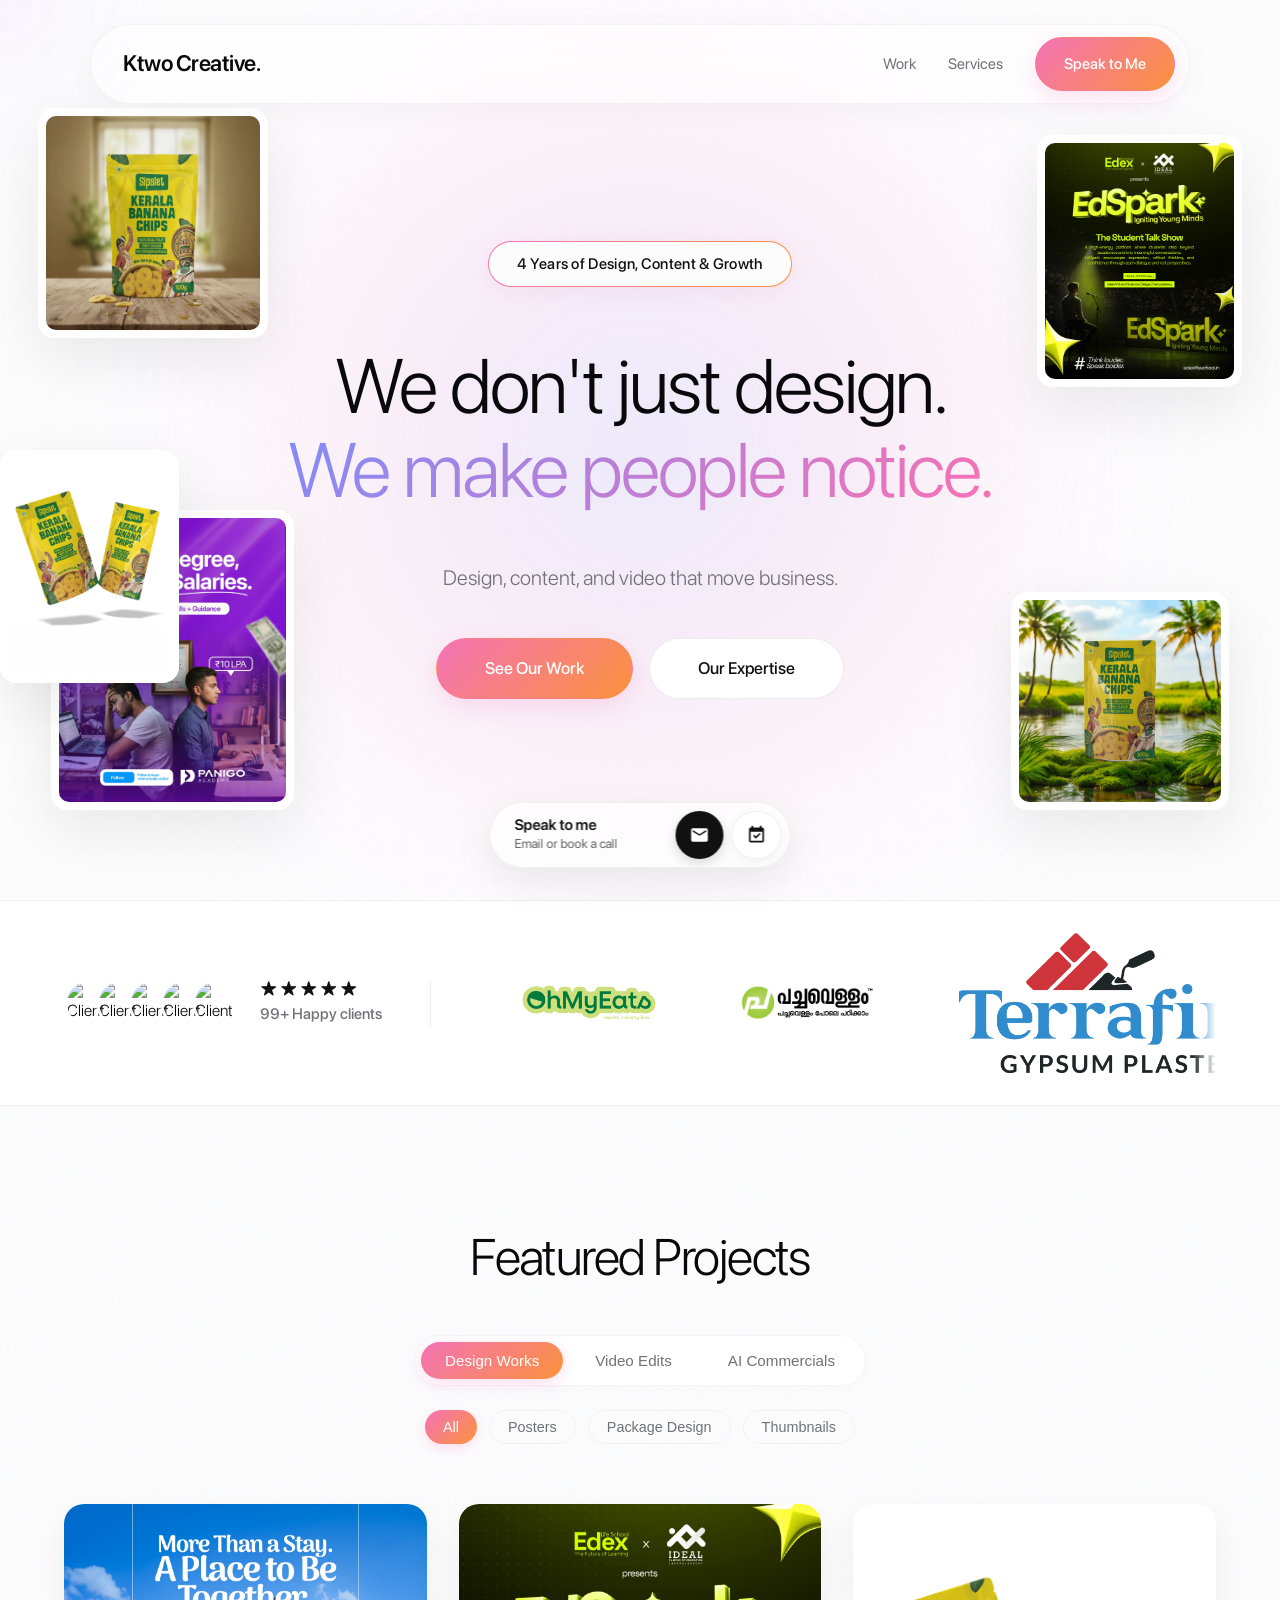
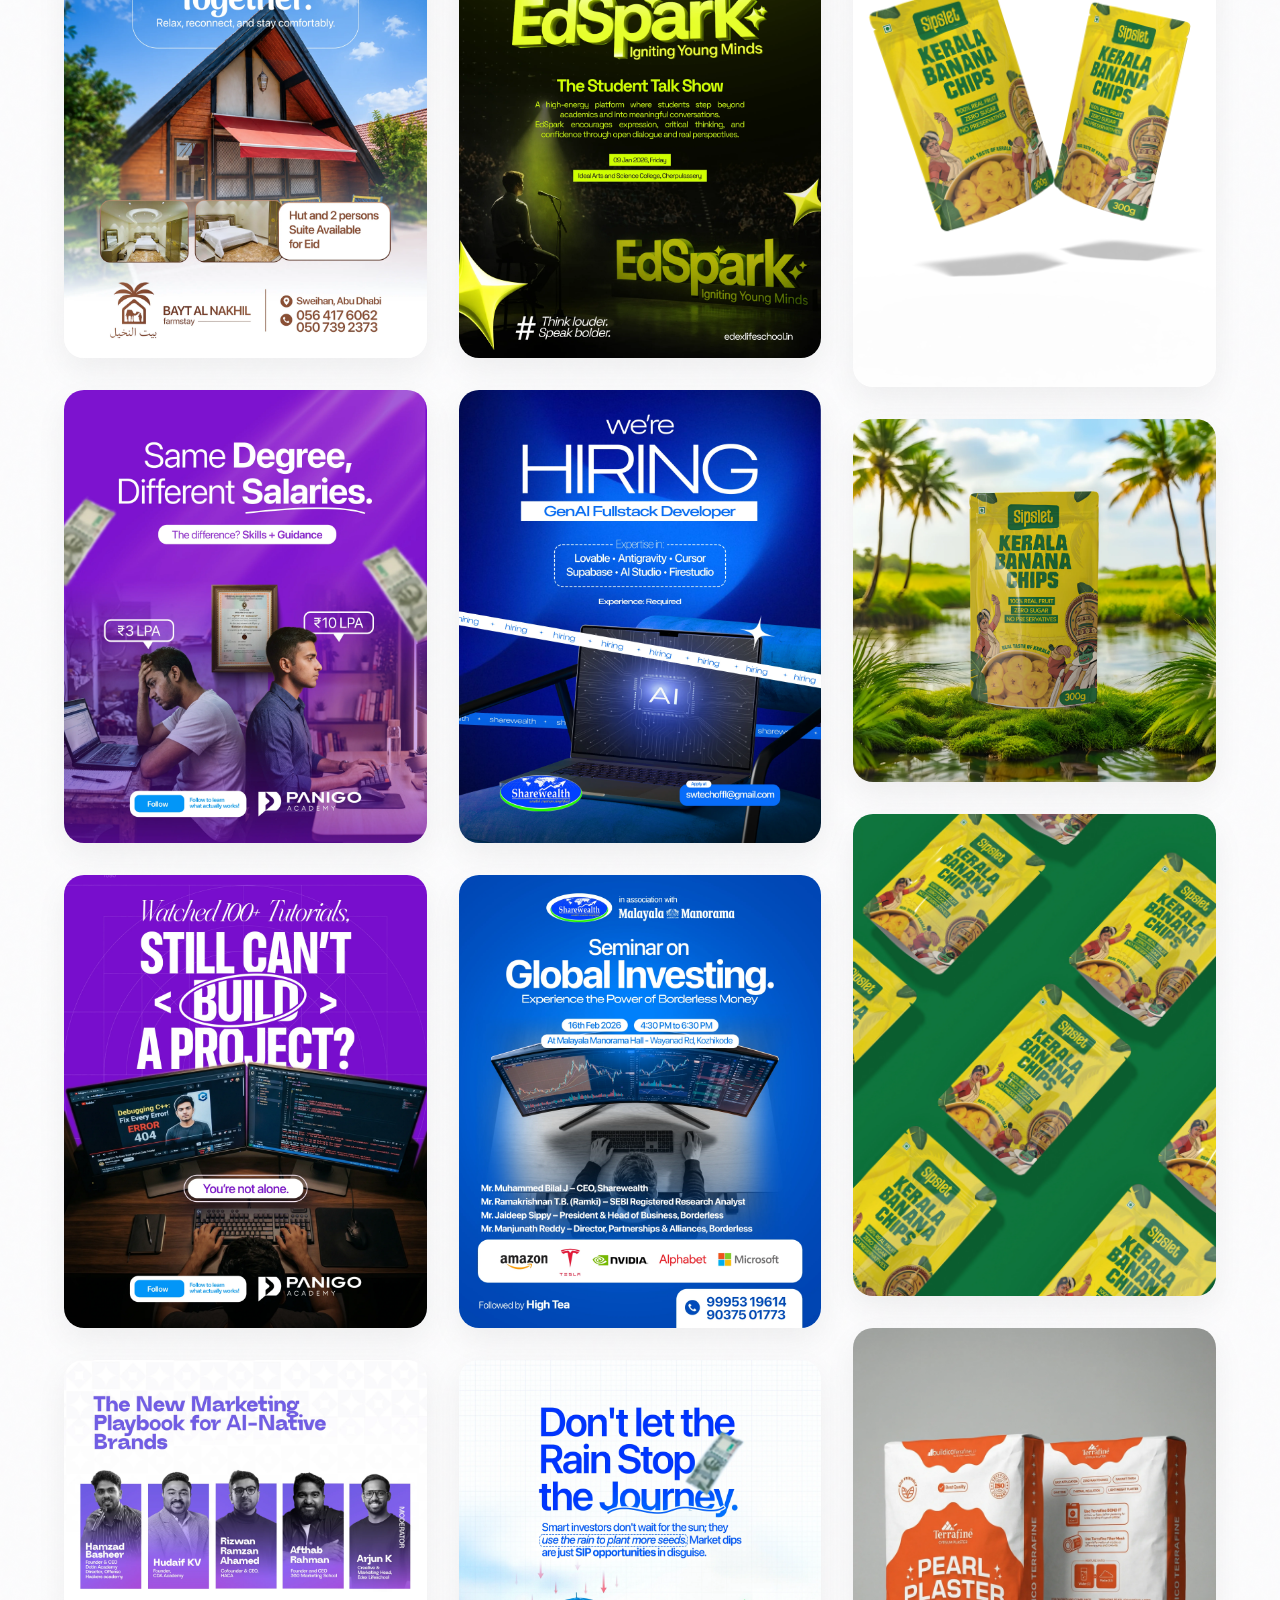
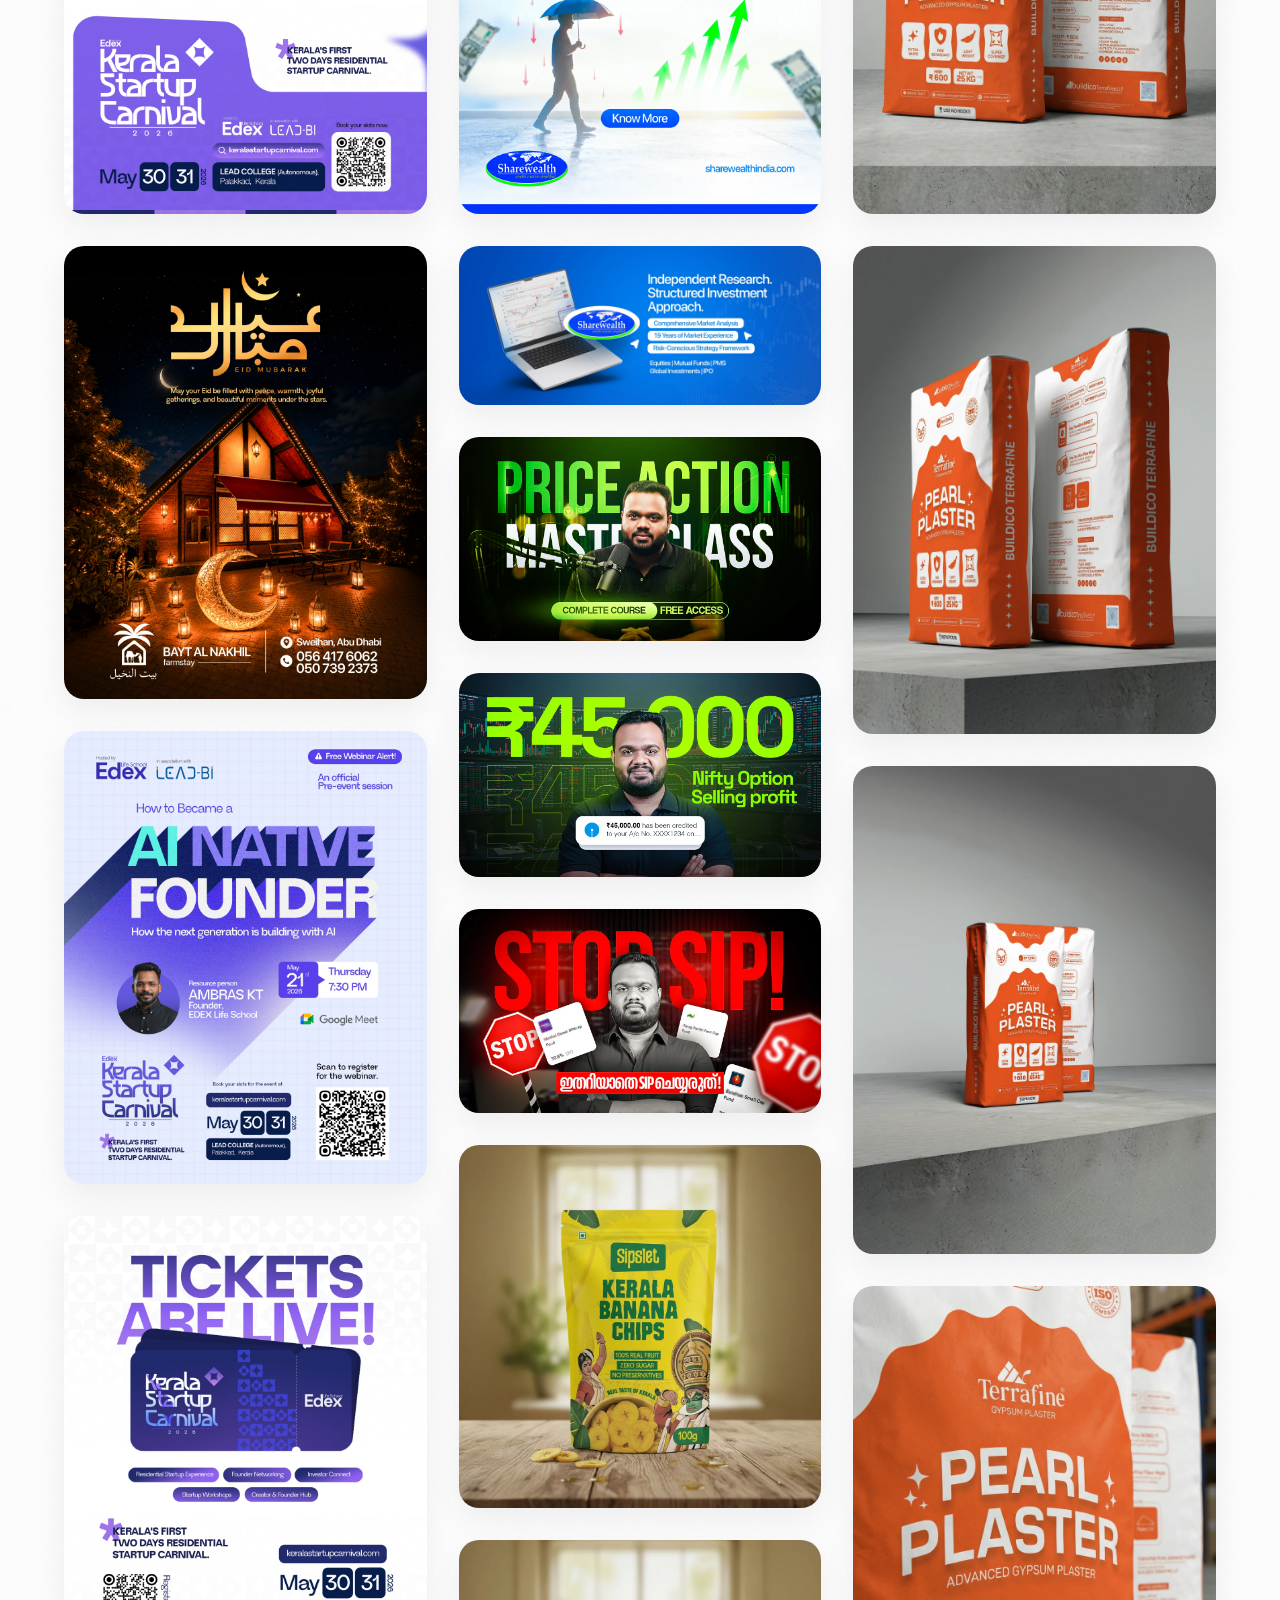
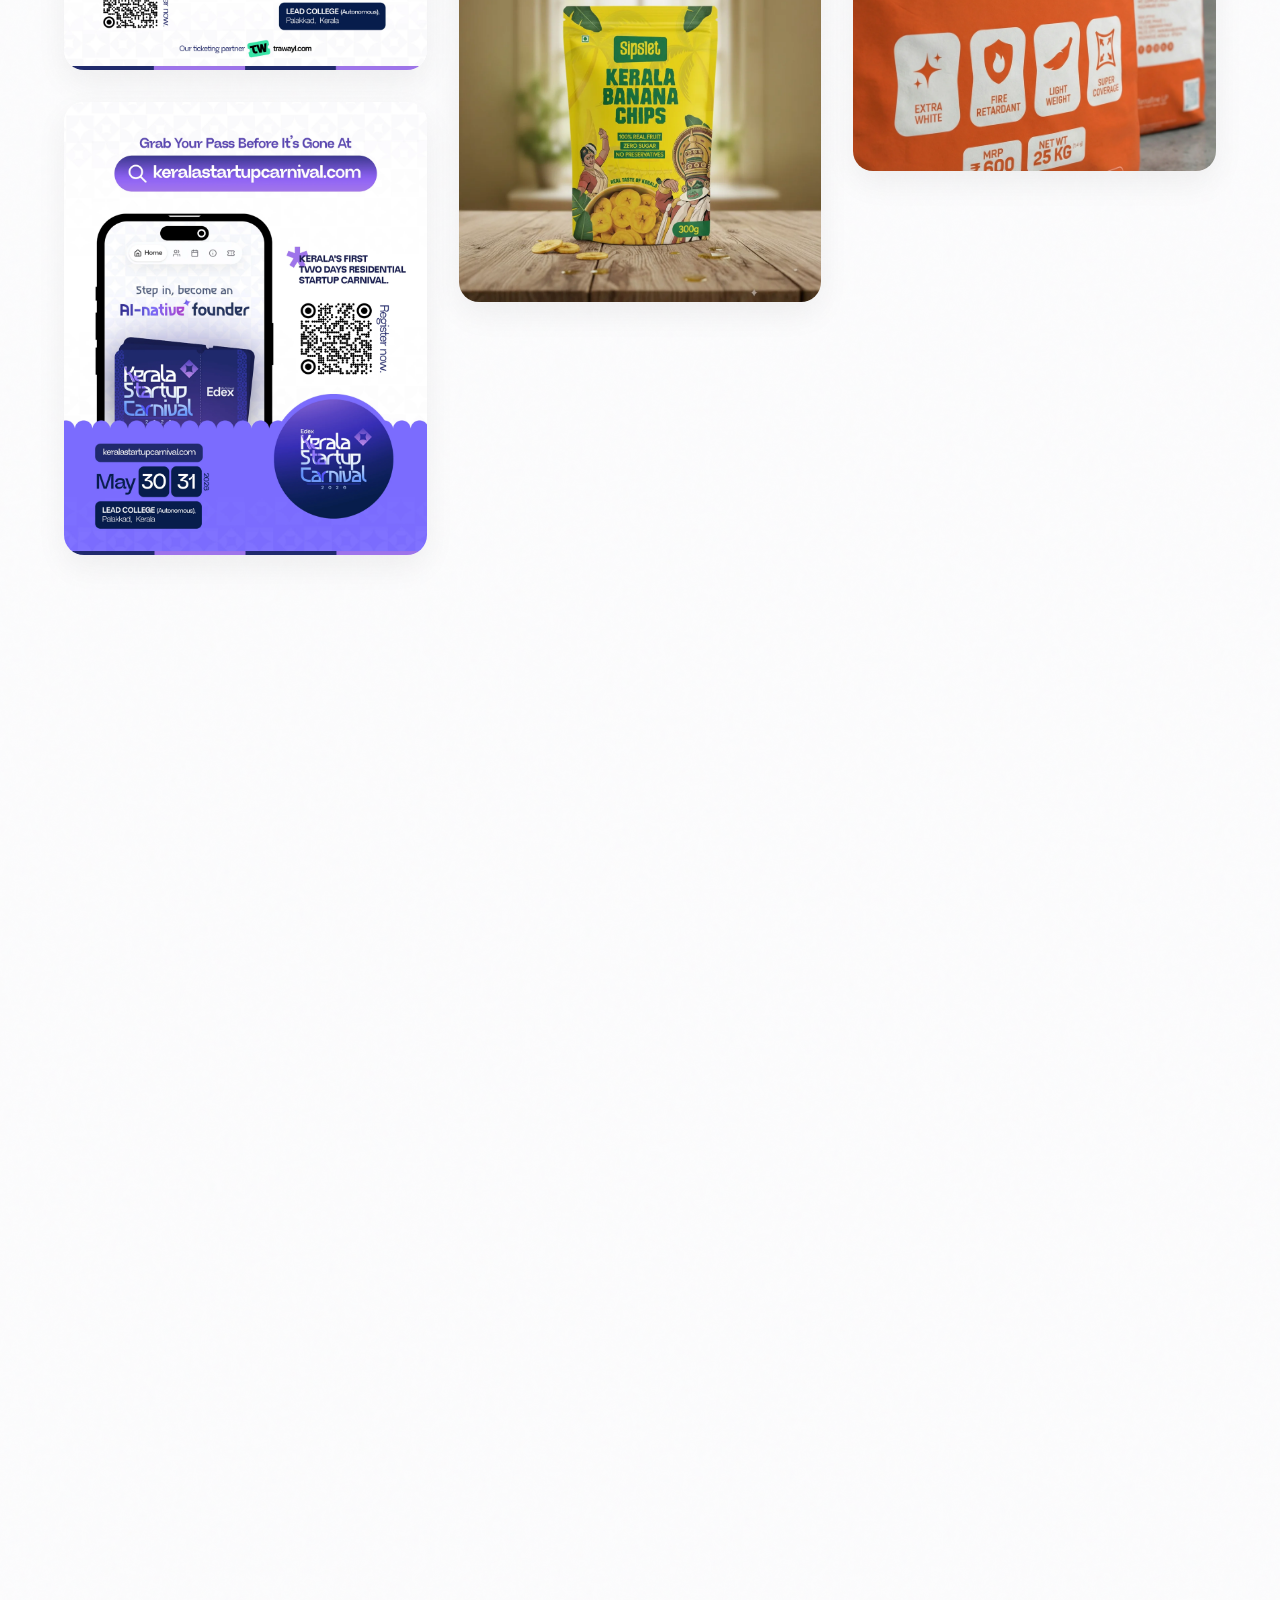
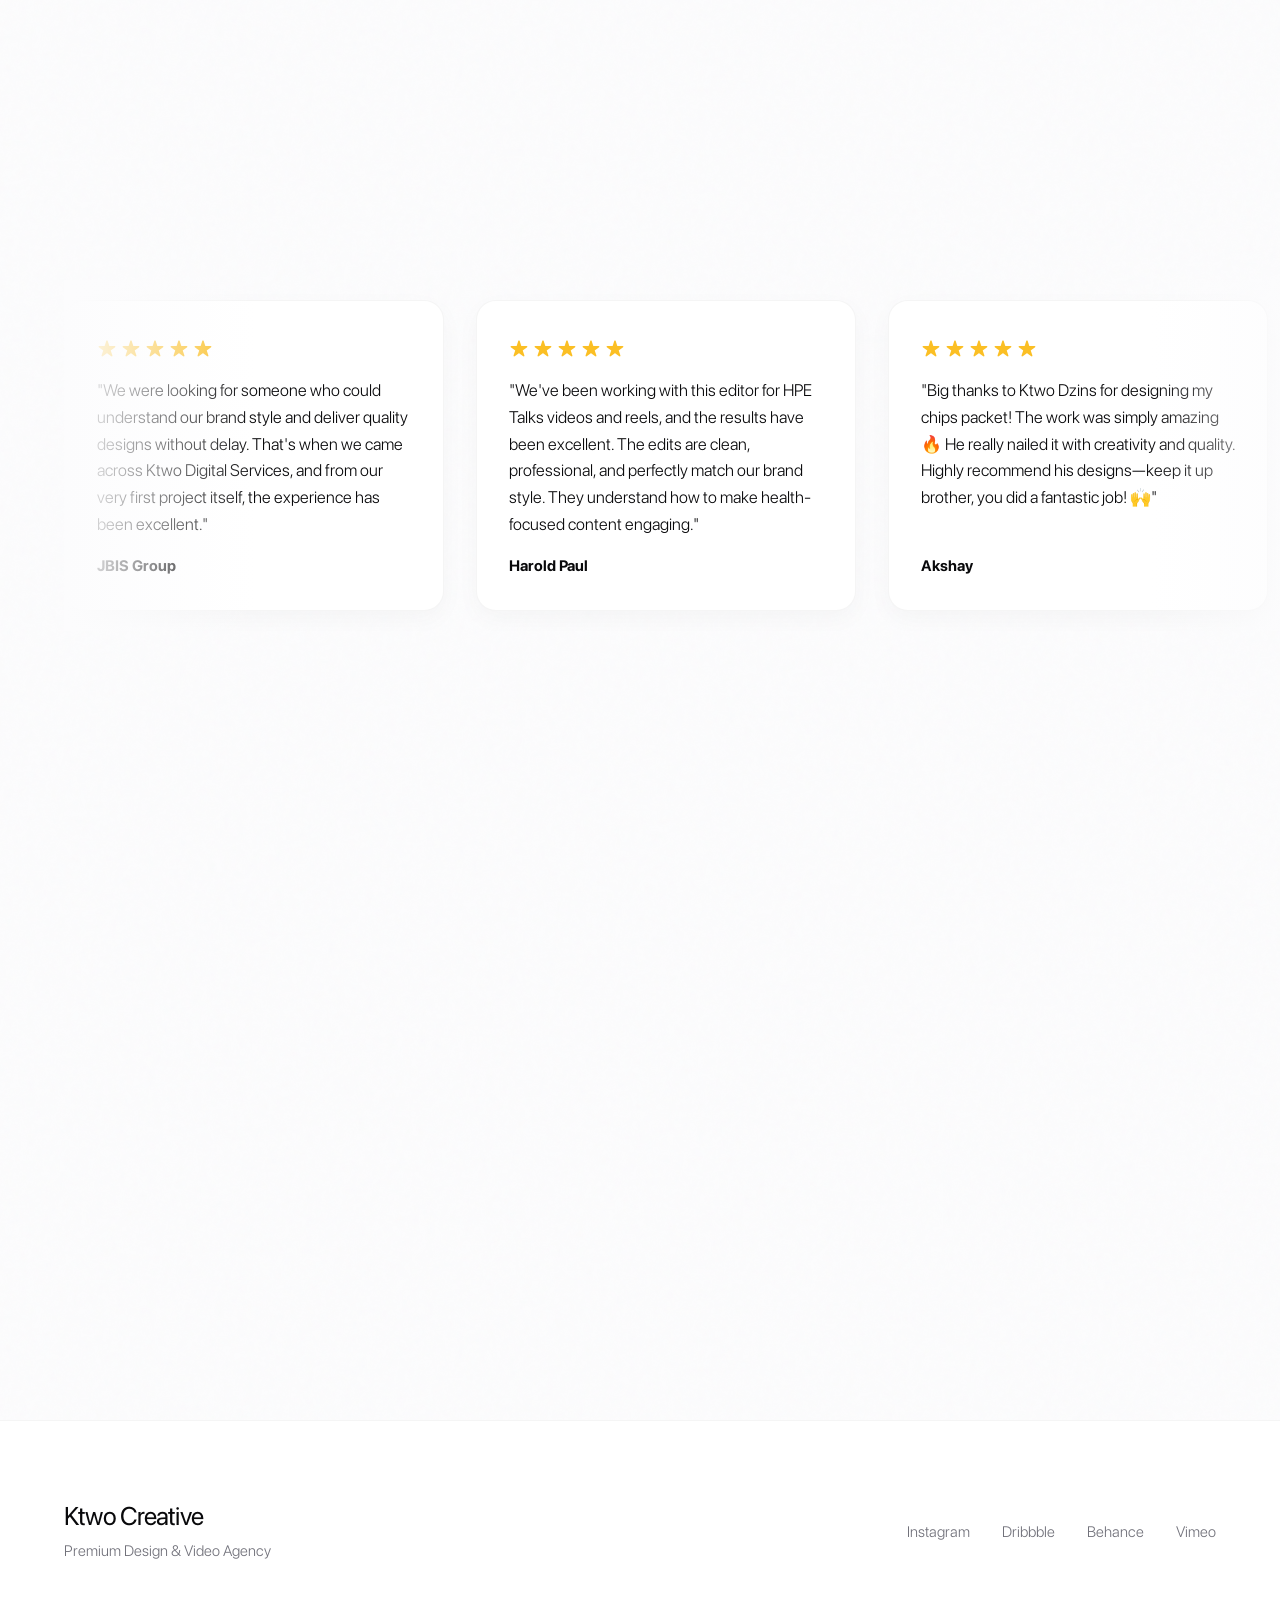
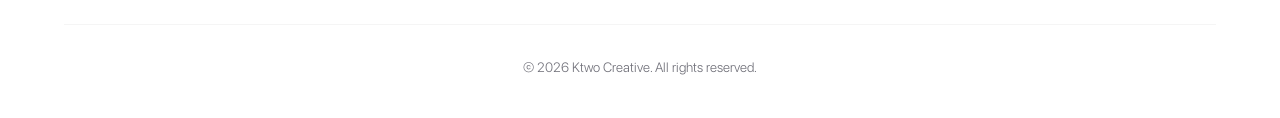
==== index.html @ aa5948f1 "Initial commit - Ktwo Creative portfolio website" ====
<!DOCTYPE html>
<html lang="en">
<head>
    <meta charset="UTF-8">
    <meta name="viewport" content="width=device-width, initial-scale=1.0">
    <title>Ktwo Creative</title>
    <meta name="description" content="Ktwo Creative - Premium design and video editing agency.">
    <!-- Preconnect for external domains to save DNS lookup time -->
    <link rel="preconnect" href="https://images.unsplash.com">
    <link rel="preconnect" href="https://unpkg.com">
    <link rel="stylesheet" href="styles.css">
</head>
<body>
    <!-- Site Loader -->
    <div id="site-loader" class="site-loader">
        <div class="loader-content">
            <div class="loader-logo">K.</div>
            <div class="loader-progress">
                <div class="loader-bar"></div>
            </div>
        </div>
    </div>

    <div class="cursor-glow"></div>
    <header class="navbar">
        <div class="logo">Ktwo Creative.</div>
        <nav>
            <a href="index.html#work">Work</a>
            <a href="index.html#services">Services</a>
            <a href="index.html#contact" class="btn btn-primary">Speak to Me</a>
        </nav>
        <button class="mobile-menu-btn">☰</button>
    </header>

    <main>
        <section class="hero">
            <div class="hero-shapes">
                <div class="shape shape-1"></div>
                <div class="shape shape-2"></div>
                <div class="shape shape-3"></div>
            </div>

            <!-- Floating Mockups — hero images load eagerly with high priority -->
            <div class="hero-mockups">
                <div class="hero-mockup mockup-1 hidden-animate delay-2">
                    <img src="Design Works/100G-MOCKUP-FOR-WEBSITE.webp" alt="Design Work" fetchpriority="high">
                </div>
                <div class="hero-mockup mockup-2 hidden-animate delay-3">
                    <img src="Design Works/EdSpark-Poster.webp" alt="Design Work" fetchpriority="high">
                </div>
                <div class="hero-mockup mockup-3 hidden-animate delay-1">
                    <img src="Design Works/POSTER 02.webp" alt="Design Work" fetchpriority="high">
                </div>
                <div class="hero-mockup mockup-4 hidden-animate delay-4">
                    <img src="Design Works/PRODUCT PHOTO.webp" alt="Design Work" fetchpriority="high">
                </div>
                <div class="hero-mockup mockup-5 hidden-animate delay-2">
                    <img src="Design Works/TRANSPARENT-MOCKUP-03.webp" alt="Design Work" fetchpriority="high">
                </div>
            </div>

            <div class="hero-content">
                <div class="hero-social-proof hidden-animate delay-1">
                    <div class="hero-badge">
                        <span>4 Years of Design, Content &amp; Growth</span>
                    </div>
                </div>
                
                <h1 class="hero-title hidden-animate delay-2">
                    We don't just design.<br>
                    <span class="gradient-text hero-highlight">We make people notice.</span>
                </h1>
                <p class="hero-subtitle hidden-animate delay-3">Design, content, and video that move business.</p>
                
                <div class="hero-cta hidden-animate delay-4">
                    <a href="#work" class="btn btn-primary btn-large">See Our Work</a>
                    <a href="#services" class="btn btn-secondary btn-large">Our Expertise</a>
                </div>
            </div>
            <div class="hero-bg-glow"></div>
        </section>

        <!-- Client Logos & Social Proof Bar -->
        <div class="social-proof-bar hidden-animate">
            <div class="proof-left">
                <div class="avatar-group">
                    <img src="https://images.unsplash.com/photo-1534528741775-53994a69daeb?auto=format&fit=crop&w=100&q=80" alt="Client" class="avatar" loading="lazy">
                    <img src="https://images.unsplash.com/photo-1506794778202-cad84cf45f1d?auto=format&fit=crop&w=100&q=80" alt="Client" class="avatar" loading="lazy">
                    <img src="https://images.unsplash.com/photo-1494790108377-be9c29b29330?auto=format&fit=crop&w=100&q=80" alt="Client" class="avatar" loading="lazy">
                    <img src="https://images.unsplash.com/photo-1507003211169-0a1dd7228f2d?auto=format&fit=crop&w=100&q=80" alt="Client" class="avatar" loading="lazy">
                    <img src="https://images.unsplash.com/photo-1539571696357-5a69c17a67c6?auto=format&fit=crop&w=100&q=80" alt="Client" class="avatar" loading="lazy">
                </div>
                <div class="proof-text">
                    <div class="stars">★★★★★</div>
                    <span>99+ Happy clients</span>
                </div>
            </div>

            <!-- CSS Marquee for Logos -->
            <div class="logo-marquee">
                <div class="marquee-track">
                    <div class="marquee-logos">
                        <img src="Client Logos/02.webp" alt="Client Logo" loading="lazy">
                        <img src="Client Logos/3.webp" alt="Client Logo" loading="lazy">
                        <img src="Client Logos/All-logos01-1.webp" alt="Client Logo" loading="lazy">
                        <img src="Client Logos/EDEX BLACK.webp" alt="Client Logo" loading="lazy">
                        <img src="Client Logos/JBIS-FinAcademy-Official-Logo-(White).webp" alt="Client Logo" loading="lazy">
                        <img src="Client Logos/LOGO-02.webp" alt="Client Logo" loading="lazy">
                        <img src="Client Logos/LOGO-PORTABLE-SPACES.webp" alt="Client Logo" loading="lazy">
                        <img src="Client Logos/Vector Smart Object1.webp" alt="Client Logo" loading="lazy">
                    </div>
                    <!-- Duplicate for infinite scroll -->
                    <div class="marquee-logos" aria-hidden="true">
                        <img src="Client Logos/02.webp" alt="Client Logo" loading="lazy">
                        <img src="Client Logos/3.webp" alt="Client Logo" loading="lazy">
                        <img src="Client Logos/All-logos01-1.webp" alt="Client Logo" loading="lazy">
                        <img src="Client Logos/EDEX BLACK.webp" alt="Client Logo" loading="lazy">
                        <img src="Client Logos/JBIS-FinAcademy-Official-Logo-(White).webp" alt="Client Logo" loading="lazy">
                        <img src="Client Logos/LOGO-02.webp" alt="Client Logo" loading="lazy">
                        <img src="Client Logos/LOGO-PORTABLE-SPACES.webp" alt="Client Logo" loading="lazy">
                        <img src="Client Logos/Vector Smart Object1.webp" alt="Client Logo" loading="lazy">
                    </div>
                </div>
            </div>
        </div>

        <section id="work" class="work-section">
            <div class="section-header hidden-animate">
                <h2>Featured Projects</h2>
                <div class="work-tabs">
                    <button class="tab-btn active" data-filter="design">Design Works</button>
                    <button class="tab-btn" data-filter="video">Video Edits</button>
                    <button class="tab-btn" data-filter="ai">AI Commercials</button>
                </div>
                <!-- Gallery Sub-Filter -->
                <div class="sorting-filter" id="gallery-sorting-filter">
                    <button class="sort-btn active" data-sort="all">All</button>
                    <button class="sort-btn" data-sort="posters">Posters</button>
                    <button class="sort-btn" data-sort="packaging">Package Design</button>
                    <button class="sort-btn" data-sort="thumbnails">Thumbnails</button>
                </div>
            </div>

            <div class="portfolio-grid">
                <!-- Design Projects -->
                <!-- Posters -->
                <div class="project-card bento-item lightbox-trigger" data-category="design" data-category-sort="posters" data-img="Design Works/POSTER01.webp">
                    <img src="Design Works/POSTER01.webp" alt="Poster 01" loading="lazy">
                </div>
                <div class="project-card bento-item lightbox-trigger" data-category="design" data-category-sort="posters" data-img="Design Works/POSTER 02.webp">
                    <img src="Design Works/POSTER 02.webp" alt="Poster 02" loading="lazy">
                </div>
                <div class="project-card bento-item lightbox-trigger" data-category="design" data-category-sort="posters" data-img="Design Works/POSTER 03.webp">
                    <img src="Design Works/POSTER 03.webp" alt="Poster 03" loading="lazy">
                </div>
                <div class="project-card bento-item lightbox-trigger" data-category="design" data-category-sort="posters" data-img="Design Works/Artboard 1.webp">
                    <img src="Design Works/Artboard 1.webp" alt="Artboard 1" loading="lazy">
                </div>
                <div class="project-card bento-item lightbox-trigger" data-category="design" data-category-sort="posters" data-img="Design Works/EID POSTER.webp">
                    <img src="Design Works/EID POSTER.webp" alt="Eid Poster" loading="lazy">
                </div>
                <div class="project-card bento-item lightbox-trigger" data-category="design" data-category-sort="posters" data-img="Design Works/WEBINAR copy.webp">
                    <img src="Design Works/WEBINAR copy.webp" alt="Webinar Poster" loading="lazy">
                </div>
                <div class="project-card bento-item lightbox-trigger" data-category="design" data-category-sort="posters" data-img="Design Works/ticketlive-poster1.webp">
                    <img src="Design Works/ticketlive-poster1.webp" alt="TicketLive Poster 1" loading="lazy">
                </div>
                <div class="project-card bento-item lightbox-trigger" data-category="design" data-category-sort="posters" data-img="Design Works/ticketlive-poster2.webp">
                    <img src="Design Works/ticketlive-poster2.webp" alt="TicketLive Poster 2" loading="lazy">
                </div>
                <div class="project-card bento-item lightbox-trigger" data-category="design" data-category-sort="posters" data-img="Design Works/EdSpark-Poster.webp">
                    <img src="Design Works/EdSpark-Poster.webp" alt="EdSpark Poster" loading="lazy">
                </div>
                <div class="project-card bento-item lightbox-trigger" data-category="design" data-category-sort="posters" data-img="Design Works/FULLSTACK DEV HIRING POSTER.webp">
                    <img src="Design Works/FULLSTACK DEV HIRING POSTER.webp" alt="Hiring Poster" loading="lazy">
                </div>
                <div class="project-card bento-item lightbox-trigger" data-category="design" data-category-sort="posters" data-img="Design Works/SEMINAR POSTER.webp">
                    <img src="Design Works/SEMINAR POSTER.webp" alt="Seminar Poster" loading="lazy">
                </div>
                <div class="project-card bento-item lightbox-trigger" data-category="design" data-category-sort="posters" data-img="Design Works/SIP RAIN POSTER.webp">
                    <img src="Design Works/SIP RAIN POSTER.webp" alt="SIP Rain Poster" loading="lazy">
                </div>

                <!-- Thumbnails -->
                <div class="project-card bento-item lightbox-trigger" data-category="design" data-category-sort="thumbnails" data-img="Design Works/SW FB COVER.webp">
                    <img src="Design Works/SW FB COVER.webp" alt="FB Cover" loading="lazy">
                </div>
                <div class="project-card bento-item lightbox-trigger" data-category="design" data-category-sort="thumbnails" data-img="Design Works/THUMBNAIL 02 05.webp">
                    <img src="Design Works/THUMBNAIL 02 05.webp" alt="Thumbnail 02" loading="lazy">
                </div>
                <div class="project-card bento-item lightbox-trigger" data-category="design" data-category-sort="thumbnails" data-img="Design Works/THUMBNAIL 12.webp">
                    <img src="Design Works/THUMBNAIL 12.webp" alt="Thumbnail 12" loading="lazy">
                </div>
                <div class="project-card bento-item lightbox-trigger" data-category="design" data-category-sort="thumbnails" data-img="Design Works/THUMBNAIL-05.webp">
                    <img src="Design Works/THUMBNAIL-05.webp" alt="Thumbnail 05" loading="lazy">
                </div>

                <!-- Packaging -->
                <div class="project-card bento-item lightbox-trigger" data-category="design" data-category-sort="packaging" data-img="Design Works/100G-MOCKUP-FOR-WEBSITE.webp">
                    <img src="Design Works/100G-MOCKUP-FOR-WEBSITE.webp" alt="100g Mockup" loading="lazy">
                </div>
                <div class="project-card bento-item lightbox-trigger" data-category="design" data-category-sort="packaging" data-img="Design Works/300G-MOCKUP-FOR-WEBSITE.webp">
                    <img src="Design Works/300G-MOCKUP-FOR-WEBSITE.webp" alt="300g Mockup" loading="lazy">
                </div>
                <div class="project-card bento-item lightbox-trigger" data-category="design" data-category-sort="packaging" data-img="Design Works/TRANSPARENT-MOCKUP-03.webp">
                    <img src="Design Works/TRANSPARENT-MOCKUP-03.webp" alt="Transparent Mockup" loading="lazy">
                </div>
                <div class="project-card bento-item lightbox-trigger" data-category="design" data-category-sort="packaging" data-img="Design Works/PRODUCT PHOTO.webp">
                    <img src="Design Works/PRODUCT PHOTO.webp" alt="Product Photo" loading="lazy">
                </div>

                <!-- AI/3D Renders -->
                <div class="project-card bento-item lightbox-trigger" data-category="design" data-category-sort="packaging" data-img="Design Works/3D-RENDER.webp">
                    <img src="Design Works/3D-RENDER.webp" alt="3D Render" loading="lazy">
                </div>
                <div class="project-card bento-item lightbox-trigger" data-category="design" data-category-sort="packaging" data-img="Design Works/hf_20260131_141511_39be49d4-c0f5-405f-9498-2a5fc318be9a.webp">
                    <img src="Design Works/hf_20260131_141511_39be49d4-c0f5-405f-9498-2a5fc318be9a.webp" alt="AI Generated" loading="lazy">
                </div>
                <div class="project-card bento-item lightbox-trigger" data-category="design" data-category-sort="packaging" data-img="Design Works/hf_20260131_141854_993290b7-6ab4-4de4-8587-d07f10ce76f0.webp">
                    <img src="Design Works/hf_20260131_141854_993290b7-6ab4-4de4-8587-d07f10ce76f0.webp" alt="AI Generated" loading="lazy">
                </div>
                <div class="project-card bento-item lightbox-trigger" data-category="design" data-category-sort="packaging" data-img="Design Works/hf_20260131_141958_e7775762-b67d-4eaf-8e43-d39bd0859a2a.webp">
                    <img src="Design Works/hf_20260131_141958_e7775762-b67d-4eaf-8e43-d39bd0859a2a.webp" alt="AI Generated" loading="lazy">
                </div>
                <div class="project-card bento-item lightbox-trigger" data-category="design" data-category-sort="packaging" data-img="Design Works/hf_20260131_142903_a193c79a-6446-411d-a983-743c04f36f6d.webp">
                    <img src="Design Works/hf_20260131_142903_a193c79a-6446-411d-a983-743c04f36f6d.webp" alt="AI Generated" loading="lazy">
                </div>

                <!-- Video Projects — Google Drive embedded iframes, lazy loaded -->
                <div class="project-card bento-item hidden-grid-item" data-category="video" style="background: transparent; border: none; box-shadow: none;">
                    <iframe data-src="https://drive.google.com/file/d/1PZtozaG51v-NvLVlh-yg3yZzekrBrNG2/preview" style="width: 100%; aspect-ratio: 9/16; border: none; border-radius: 24px; display: block;" allow="autoplay" allowfullscreen></iframe>
                </div>
                <div class="project-card bento-item hidden-grid-item" data-category="video" style="background: transparent; border: none; box-shadow: none;">
                    <iframe data-src="https://drive.google.com/file/d/1lVSW9xnSgaJJbCFmbOM9L6tVbO2ezJeg/preview" style="width: 100%; aspect-ratio: 9/16; border: none; border-radius: 24px; display: block;" allow="autoplay" allowfullscreen></iframe>
                </div>
                <div class="project-card bento-item hidden-grid-item" data-category="video" style="background: transparent; border: none; box-shadow: none;">
                    <iframe data-src="https://drive.google.com/file/d/1Bu_fw8UeDASczU65AvoLoLJHCBf7JWwS/preview" style="width: 100%; aspect-ratio: 9/16; border: none; border-radius: 24px; display: block;" allow="autoplay" allowfullscreen></iframe>
                </div>
                <div class="project-card bento-item hidden-grid-item" data-category="video" style="background: transparent; border: none; box-shadow: none;">
                    <iframe data-src="https://drive.google.com/file/d/1ZQ0BRDwr7IvNw67TW4IsZAWdaDeSpiSv/preview" style="width: 100%; aspect-ratio: 9/16; border: none; border-radius: 24px; display: block;" allow="autoplay" allowfullscreen></iframe>
                </div>
                <div class="project-card bento-item hidden-grid-item" data-category="video" style="background: transparent; border: none; box-shadow: none;">
                    <iframe data-src="https://drive.google.com/file/d/1BoyEni9dXGJ0Nf5hvrYKlelN01kpavpG/preview" style="width: 100%; aspect-ratio: 9/16; border: none; border-radius: 24px; display: block;" allow="autoplay" allowfullscreen></iframe>
                </div>

                <!-- AI Commercials — Google Drive embedded iframes, lazy loaded -->
                <div class="project-card bento-item hidden-grid-item" data-category="ai" style="background: transparent; border: none; box-shadow: none;">
                    <iframe data-src="https://drive.google.com/file/d/1TAp5uUqFlIy23mDpjTGRMSrJFGHZeICA/preview" style="width: 100%; aspect-ratio: 9/16; border: none; border-radius: 24px; display: block;" allow="autoplay" allowfullscreen></iframe>
                </div>
                <div class="project-card bento-item hidden-grid-item" data-category="ai" style="background: transparent; border: none; box-shadow: none;">
                    <iframe data-src="https://drive.google.com/file/d/1xHhpQOyADKuAqZZqdYFQ1AA9ad9xyD_E/preview" style="width: 100%; aspect-ratio: 9/16; border: none; border-radius: 24px; display: block;" allow="autoplay" allowfullscreen></iframe>
                </div>
                <div class="project-card bento-item hidden-grid-item" data-category="ai" style="background: transparent; border: none; box-shadow: none;">
                    <iframe data-src="https://drive.google.com/file/d/1D3nUq9H8_ZWxHijoG2OvLqU2wpUwp-Kw/preview" style="width: 100%; aspect-ratio: 9/16; border: none; border-radius: 24px; display: block;" allow="autoplay" allowfullscreen></iframe>
                </div>
                <div class="project-card bento-item hidden-grid-item" data-category="ai" style="background: transparent; border: none; box-shadow: none;">
                    <iframe data-src="https://drive.google.com/file/d/1G9leYSx-T8mSWS8rQPcX5bJb99Ig31lS/preview" style="width: 100%; aspect-ratio: 9/16; border: none; border-radius: 24px; display: block;" allow="autoplay" allowfullscreen></iframe>
                </div>

                <div id="show-more-container" style="display: none; text-align: center; margin-top: 40px; column-span: all; width: 100%;">
                    <button id="show-more-btn" class="btn btn-secondary">Show More</button>
                </div>
            </div>
        </section>

        <section id="services" class="services-section">
            <div class="services-container">
                <div class="services-left hidden-animate delay-1">
                    <h2 class="services-title">
                        <span class="text-muted-large">Services that</span><br>
                        supercharge your business.
                    </h2>
                    
                    <div class="tech-stack">
                        <p>Our creative toolkit</p>
                        <div class="stack-icons">
                            <div class="stack-icon icon-pr">Pr</div>
                            <div class="stack-icon icon-ae">Ae</div>
                            <div class="stack-icon icon-ps">Ps</div>
                            <div class="stack-icon icon-ai">Ai</div>
                            <div class="stack-icon icon-au">Au</div>
                            <div class="stack-icon icon-fg">Fg</div>
                        </div>
                    </div>
                </div>
                <div class="services-right hidden-animate delay-2">
                    <ul class="services-list">
                        <li>
                            <div class="service-icon">
                                <svg width="22" height="22" viewBox="0 0 24 24" fill="none" stroke="white" stroke-width="2"><path d="M12 2L2 7l10 5 10-5-10-5z"></path><path d="M2 17l10 5 10-5"></path><path d="M2 12l10 5 10-5"></path></svg>
                            </div>
                            <span>Brand Identity</span>
                        </li>
                        <li>
                            <div class="service-icon">
                                <svg width="22" height="22" viewBox="0 0 24 24" fill="none" stroke="white" stroke-width="2"><rect x="2" y="4" width="20" height="16" rx="4" ry="4"></rect><path d="M10 9l5 3-5 3z"></path></svg>
                            </div>
                            <span>YouTube Thumbnails</span>
                        </li>
                        <li>
                            <div class="service-icon">
                                <svg width="22" height="22" viewBox="0 0 24 24" fill="none" stroke="white" stroke-width="2"><path d="M19 3H5a2 2 0 00-2 2v14a2 2 0 002 2h14a2 2 0 002-2V5a2 2 0 00-2-2z"></path><path d="M9 3v18"></path></svg>
                            </div>
                            <span>Social Media Posters</span>
                        </li>
                        <li>
                            <div class="service-icon">
                                <svg width="22" height="22" viewBox="0 0 24 24" fill="none" stroke="white" stroke-width="2"><path d="M4 19.5A2.5 2.5 0 016.5 17H20"></path><path d="M6.5 2H20v20H6.5A2.5 2.5 0 014 19.5v-15A2.5 2.5 0 016.5 2z"></path></svg>
                            </div>
                            <span>Brochures &amp; Print</span>
                        </li>
                        <li>
                            <div class="service-icon">
                                <svg width="22" height="22" viewBox="0 0 24 24" fill="none" stroke="white" stroke-width="2"><rect x="2" y="2" width="20" height="20" rx="2.18" ry="2.18"></rect><line x1="7" y1="2" x2="7" y2="22"></line><line x1="17" y1="2" x2="17" y2="22"></line><line x1="2" y1="12" x2="22" y2="12"></line><line x1="2" y1="7" x2="7" y2="7"></line><line x1="2" y1="17" x2="7" y2="17"></line><line x1="17" y1="17" x2="22" y2="17"></line><line x1="17" y1="7" x2="22" y2="7"></line></svg>
                            </div>
                            <span>Reel Editing</span>
                        </li>
                        <li>
                            <div class="service-icon">
                                <svg width="22" height="22" viewBox="0 0 24 24" fill="none" stroke="white" stroke-width="2"><path d="M12 1a3 3 0 00-3 3v8a3 3 0 006 0V4a3 3 0 00-3-3z"></path><path d="M19 10v2a7 7 0 01-14 0v-2"></path><line x1="12" y1="19" x2="12" y2="23"></line><line x1="8" y1="23" x2="16" y2="23"></line></svg>
                            </div>
                            <span>Podcast Editing</span>
                        </li>
                        <li>
                            <div class="service-icon">
                                <svg width="22" height="22" viewBox="0 0 24 24" fill="none" stroke="white" stroke-width="2"><polygon points="5 3 19 12 5 21 5 3"></polygon></svg>
                            </div>
                            <span>Motion Graphics</span>
                        </li>
                    </ul>
                </div>
            </div>
        </section>


        <section id="testimonials" class="testimonials-section">
            <div class="section-header hidden-animate">
                <h2>Client Love</h2>
                <p>Don't just take our word for it—see what our partners have to say.</p>
            </div>
            
            <div class="marquee-container">
                <div class="marquee-content">
                    <div class="marquee-group">
                        <a href="https://share.google/W0C6h2r2gQfQwPkKA" target="_blank" rel="noopener noreferrer" class="review-card">
                            <div class="stars">★★★★★</div>
                            <div class="review-text">"We were looking for someone who could understand our brand style and deliver quality designs without delay. That's when we came across Ktwo Digital Services, and from our very first project itself, the experience has been excellent."</div>
                            <div class="review-author"><strong>JBIS Group</strong></div>
                        </a>
                        <a href="https://share.google/W0C6h2r2gQfQwPkKA" target="_blank" rel="noopener noreferrer" class="review-card">
                            <div class="stars">★★★★★</div>
                            <div class="review-text">"We've been working with this editor for HPE Talks videos and reels, and the results have been excellent. The edits are clean, professional, and perfectly match our brand style. They understand how to make health-focused content engaging."</div>
                            <div class="review-author"><strong>Harold Paul</strong></div>
                        </a>
                        <a href="https://share.google/W0C6h2r2gQfQwPkKA" target="_blank" rel="noopener noreferrer" class="review-card">
                            <div class="stars">★★★★★</div>
                            <div class="review-text">"Big thanks to Ktwo Dzins for designing my chips packet! The work was simply amazing 🔥 He really nailed it with creativity and quality. Highly recommend his designs—keep it up brother, you did a fantastic job! 🙌"</div>
                            <div class="review-author"><strong>Akshay</strong></div>
                        </a>
                        <a href="https://share.google/W0C6h2r2gQfQwPkKA" target="_blank" rel="noopener noreferrer" class="review-card">
                            <div class="stars">★★★★★</div>
                            <div class="review-text">"We recently got our company visiting card designed here. The design was creative and matched our requirements well. Overall, a very good experience"</div>
                            <div class="review-author"><strong>MOHAMMED SANFEER K</strong></div>
                        </a>
                        <a href="https://share.google/W0C6h2r2gQfQwPkKA" target="_blank" rel="noopener noreferrer" class="review-card">
                            <div class="stars">★★★★★</div>
                            <div class="review-text">"Collaborated with them for my clients, great design, professional approach, on time delivery highly recommended"</div>
                            <div class="review-author"><strong>Harigovind g</strong></div>
                        </a>
                        <a href="https://share.google/W0C6h2r2gQfQwPkKA" target="_blank" rel="noopener noreferrer" class="review-card">
                            <div class="stars">★★★★★</div>
                            <div class="review-text">"100% professional 🤩 currently I am giving my 2 companies all design works to arjun thank you very much keep going 💝"</div>
                            <div class="review-author"><strong>Orbators Ventures</strong></div>
                        </a>
                        <a href="https://share.google/W0C6h2r2gQfQwPkKA" target="_blank" rel="noopener noreferrer" class="review-card">
                            <div class="stars">★★★★★</div>
                            <div class="review-text">"Great experience working with him, well experienced creator🔥"</div>
                            <div class="review-author"><strong>Rameez M</strong></div>
                        </a>
                        <a href="https://share.google/W0C6h2r2gQfQwPkKA" target="_blank" rel="noopener noreferrer" class="review-card">
                            <div class="stars">★★★★★</div>
                            <div class="review-text">"100% satisfied with the work!🙌✨"</div>
                            <div class="review-author"><strong>George Chacko Itty</strong></div>
                        </a>
                        <a href="https://share.google/W0C6h2r2gQfQwPkKA" target="_blank" rel="noopener noreferrer" class="review-card">
                            <div class="stars">★★★★★</div>
                            <div class="review-text">"Worth for the price"</div>
                            <div class="review-author"><strong>Krxna</strong></div>
                        </a>
                    </div>
                    <div class="marquee-group" aria-hidden="true">
                        <a href="https://share.google/W0C6h2r2gQfQwPkKA" target="_blank" rel="noopener noreferrer" class="review-card">
                            <div class="stars">★★★★★</div>
                            <div class="review-text">"We were looking for someone who could understand our brand style and deliver quality designs without delay. That's when we came across Ktwo Digital Services, and from our very first project itself, the experience has been excellent."</div>
                            <div class="review-author"><strong>JBIS Group</strong></div>
                        </a>
                        <a href="https://share.google/W0C6h2r2gQfQwPkKA" target="_blank" rel="noopener noreferrer" class="review-card">
                            <div class="stars">★★★★★</div>
                            <div class="review-text">"We've been working with this editor for HPE Talks videos and reels, and the results have been excellent. The edits are clean, professional, and perfectly match our brand style. They understand how to make health-focused content engaging."</div>
                            <div class="review-author"><strong>Harold Paul</strong></div>
                        </a>
                        <a href="https://share.google/W0C6h2r2gQfQwPkKA" target="_blank" rel="noopener noreferrer" class="review-card">
                            <div class="stars">★★★★★</div>
                            <div class="review-text">"Big thanks to Ktwo Dzins for designing my chips packet! The work was simply amazing 🔥 He really nailed it with creativity and quality. Highly recommend his designs—keep it up brother, you did a fantastic job! 🙌"</div>
                            <div class="review-author"><strong>Akshay</strong></div>
                        </a>
                        <a href="https://share.google/W0C6h2r2gQfQwPkKA" target="_blank" rel="noopener noreferrer" class="review-card">
                            <div class="stars">★★★★★</div>
                            <div class="review-text">"We recently got our company visiting card designed here. The design was creative and matched our requirements well. Overall, a very good experience"</div>
                            <div class="review-author"><strong>MOHAMMED SANFEER K</strong></div>
                        </a>
                        <a href="https://share.google/W0C6h2r2gQfQwPkKA" target="_blank" rel="noopener noreferrer" class="review-card">
                            <div class="stars">★★★★★</div>
                            <div class="review-text">"Collaborated with them for my clients, great design, professional approach, on time delivery highly recommended"</div>
                            <div class="review-author"><strong>Harigovind g</strong></div>
                        </a>
                        <a href="https://share.google/W0C6h2r2gQfQwPkKA" target="_blank" rel="noopener noreferrer" class="review-card">
                            <div class="stars">★★★★★</div>
                            <div class="review-text">"100% professional 🤩 currently I am giving my 2 companies all design works to arjun thank you very much keep going 💝"</div>
                            <div class="review-author"><strong>Orbators Ventures</strong></div>
                        </a>
                        <a href="https://share.google/W0C6h2r2gQfQwPkKA" target="_blank" rel="noopener noreferrer" class="review-card">
                            <div class="stars">★★★★★</div>
                            <div class="review-text">"Great experience working with him, well experienced creator🔥"</div>
                            <div class="review-author"><strong>Rameez M</strong></div>
                        </a>
                        <a href="https://share.google/W0C6h2r2gQfQwPkKA" target="_blank" rel="noopener noreferrer" class="review-card">
                            <div class="stars">★★★★★</div>
                            <div class="review-text">"100% satisfied with the work!🙌✨"</div>
                            <div class="review-author"><strong>George Chacko Itty</strong></div>
                        </a>
                        <a href="https://share.google/W0C6h2r2gQfQwPkKA" target="_blank" rel="noopener noreferrer" class="review-card">
                            <div class="stars">★★★★★</div>
                            <div class="review-text">"Worth for the price"</div>
                            <div class="review-author"><strong>Krxna</strong></div>
                        </a>
                    </div>
                </div>
            </div>
        </section>

        <section id="contact" class="cta-section">
            <div class="cta-content glass-panel hidden-animate">
                <h2>Ready to create something amazing?</h2>
                <p>Let's collaborate on your next big project.</p>
                <button class="btn btn-primary btn-large cta-btn-hover">Speak to Me</button>
            </div>
        </section>
    </main>

    <footer>
        <div class="footer-top">
            <div class="footer-brand">
                <h2>Ktwo Creative</h2>
                <p>Premium Design &amp; Video Agency</p>
            </div>
            <div class="footer-links">
                <a href="#">Instagram</a>
                <a href="#">Dribbble</a>
                <a href="#">Behance</a>
                <a href="#">Vimeo</a>
            </div>
        </div>
        <div class="footer-bottom">
            <p>&copy; 2026 Ktwo Creative. All rights reserved.</p>
        </div>
    </footer>

    <!-- Contact Modal -->
    <div id="contact-modal" class="modal-overlay">
        <div class="modal-content">
            <span class="modal-close">&times;</span>
            <div class="modal-header">
                <h2>Request a quote</h2>
                <p>Fill out the form below or <a href="https://cal.com/k2-designs-1odybz/30min" target="_blank" rel="noopener noreferrer">book a call</a>.</p>
                <div class="modal-profile">
                    <div class="profile-pic">K2</div>
                    <div class="profile-info">
                        <strong>Ktwo Creative</strong>
                        <span>connectwithk2d@gmail.com</span>
                    </div>
                </div>
            </div>
            <div data-fs-success class="form-success-msg" hidden style="text-align: center; padding: 40px 0; color: #111;">
                <svg width="48" height="48" viewBox="0 0 24 24" fill="none" stroke="var(--accent-1)" stroke-width="2" style="margin-bottom: 24px;"><path d="M22 11.08V12a10 10 0 1 1-5.93-9.14"></path><polyline points="22 4 12 14.01 9 11.01"></polyline></svg>
                <h3 style="font-size: 1.8rem; margin-bottom: 12px; font-weight: 500;">Message Sent!</h3>
                <p style="color: var(--text-muted); font-size: 1rem;">Thanks for reaching out! We will get back to you shortly.</p>
            </div>
            <div data-fs-error class="form-error-msg" hidden style="color: #e11d48; margin-bottom: 16px; font-weight: 500; font-size: 0.9rem;"></div>

            <form id="quote-form" class="modal-form">
                <div class="form-row">
                    <div class="form-group">
                        <label for="name">Name</label>
                        <input type="text" id="name" name="name" required placeholder="Name" data-fs-field>
                        <span data-fs-error="name" class="fs-inline-error"></span>
                    </div>
                    <div class="form-group">
                        <label for="email">Email</label>
                        <input type="email" id="email" name="email" required placeholder="Email" data-fs-field>
                        <span data-fs-error="email" class="fs-inline-error"></span>
                    </div>
                </div>
                <div class="form-group">
                    <label for="phone">Phone Number</label>
                    <input type="tel" id="phone" name="phone" placeholder="Phone Number" data-fs-field>
                    <span data-fs-error="phone" class="fs-inline-error"></span>
                </div>
                <div class="form-group">
                    <label for="message">Send a message or describe your project</label>
                    <textarea id="message" name="message" rows="4" required placeholder="Project details..." data-fs-field></textarea>
                    <span data-fs-error="message" class="fs-inline-error"></span>
                </div>
                <button type="submit" class="btn btn-primary btn-full" style="width: 100%;" data-fs-submit-btn>Send Message</button>
            </form>
        </div>
    </div>

    <!-- Sticky Contact Widget -->
    <div class="sticky-widget">
        <div class="widget-text">
            <span class="widget-title">Speak to me</span>
            <span class="widget-subtitle">Email or book a call</span>
        </div>
        <div class="widget-actions">
            <a href="mailto:connectwithk2d@gmail.com" class="widget-btn widget-btn-black">
                <svg class="widget-icon" viewBox="0 0 24 24" fill="currentColor"><path d="M20 4H4c-1.1 0-1.99.9-1.99 2L2 18c0 1.1.9 2 2 2h16c1.1 0 2-.9 2-2V6c0-1.1-.9-2-2-2zm0 4l-8 5-8-5V6l8 5 8-5v2z"/></svg>
                <span class="widget-btn-text">Contact</span>
            </a>
            <a href="https://cal.com/k2-designs-1odybz/30min" target="_blank" rel="noopener noreferrer" class="widget-btn widget-btn-white">
                <svg class="widget-icon" viewBox="0 0 24 24" fill="currentColor"><path d="M19 3h-1V1h-2v2H8V1H6v2H5c-1.11 0-1.99.9-1.99 2L3 19c0 1.1.89 2 2 2h14c1.1 0 2-.9 2-2V5c0-1.1-.9-2-2-2zm0 16H5V8h14v11zM11.31 16.5l-3.34-3.35 1.41-1.41 1.93 1.92 4.14-4.14 1.41 1.42-5.55 5.56z"/></svg>
                <span class="widget-btn-text">Book a call</span>
            </a>
        </div>
    </div>

    <!-- Lightbox Modal -->
    <div id="lightbox" class="lightbox">
        <span class="lightbox-close">&times;</span>
        <img id="lightbox-img" src="" alt="Expanded View">
    </div>

    <script src="script.js"></script>
    <script>
      window.formspree = window.formspree || function () { (formspree.q = formspree.q || []).push(arguments); };
      formspree('initForm', { formElement: '#quote-form', formId: 'xjgpavrn' });
    </script>
    <script src="https://unpkg.com/@formspree/ajax@1" defer></script>
</body>
</html>
---- styles.css ----
@font-face {
    font-family: 'SF Pro Display';
    src: url('FONTS/SF-Pro-Display-Light.otf') format('opentype');
    font-weight: 300;
    font-style: normal;
    font-display: swap;
}

@font-face {
    font-family: 'SF Pro Display';
    src: url('FONTS/SF-Pro-Display-Regular.otf') format('opentype');
    font-weight: 400;
    font-style: normal;
    font-display: swap;
}

@font-face {
    font-family: 'SF Pro Display';
    src: url('FONTS/SF-Pro-Display-Medium.otf') format('opentype');
    font-weight: 500;
    font-style: normal;
    font-display: swap;
}

@font-face {
    font-family: 'SF Pro Display';
    src: url('FONTS/SF-Pro-Display-Semibold.otf') format('opentype');
    font-weight: 600;
    font-style: normal;
    font-display: swap;
}

@font-face {
    font-family: 'SF Pro Display';
    src: url('FONTS/SF-Pro-Display-Bold.otf') format('opentype');
    font-weight: 700;
    font-style: normal;
    font-display: swap;
}

:root {
    --bg-main: #fcfcfd;
    --bg-card: rgba(255, 255, 255, 0.9);
    --text-main: #09090b;
    --text-muted: #71717a;
    --accent-1: #111111;
    --accent-2: #333333;
    --border-subtle: rgba(0, 0, 0, 0.04);
    --glass-bg: rgba(255, 255, 255, 0.7);
    
    --gradient-start: #e0e7ff;
    --gradient-end: #fce7f3;

    --font-heading: 'SF Pro Display', -apple-system, BlinkMacSystemFont, sans-serif;
    --font-body: 'SF Pro Display', -apple-system, BlinkMacSystemFont, sans-serif;
}

* {
    margin: 0;
    padding: 0;
    box-sizing: border-box;
    cursor: auto;
}

button, a { cursor: pointer; }

html {
    scroll-behavior: smooth;
    background-color: var(--bg-main);
    color: var(--text-main);
    font-family: var(--font-body);
    font-weight: 300;
    line-height: 1.6;
    overflow-x: hidden;
    background-image: url("data:image/svg+xml,%3Csvg viewBox='0 0 200 200' xmlns='http://www.w3.org/2000/svg'%3E%3Cfilter id='noiseFilter'%3E%3CfeTurbulence type='fractalNoise' baseFrequency='0.85' numOctaves='3' stitchTiles='stitch'/%3E%3C/filter%3E%3Crect width='100%25' height='100%25' filter='url(%23noiseFilter)' opacity='0.02'/%3E%3C/svg%3E");
}

body {
    overflow-x: hidden;
    position: relative;
    /* Prevent scrolling while loader is active */
}

body.loading {
    overflow: hidden;
}

/* Site Loader Styles */
.site-loader {
    position: fixed;
    top: 0;
    left: 0;
    width: 100%;
    height: 100%;
    background-color: #fcfcfd;
    display: flex;
    justify-content: center;
    align-items: center;
    z-index: 9999;
    transition: opacity 0.8s cubic-bezier(0.65, 0, 0.35, 1), 
                visibility 0.8s cubic-bezier(0.65, 0, 0.35, 1);
    background-image: url("data:image/svg+xml,%3Csvg viewBox='0 0 200 200' xmlns='http://www.w3.org/2000/svg'%3E%3Cfilter id='noiseFilter'%3E%3CfeTurbulence type='fractalNoise' baseFrequency='0.85' numOctaves='3' stitchTiles='stitch'/%3E%3C/filter%3E%3Crect width='100%25' height='100%25' filter='url(%23noiseFilter)' opacity='0.02'/%3E%3C/svg%3E");
}

.site-loader.loader-hidden {
    opacity: 0;
    visibility: hidden;
}

.loader-content {
    display: flex;
    flex-direction: column;
    align-items: center;
    gap: 32px;
}

.loader-logo {
    font-size: 5rem;
    font-weight: 700;
    font-family: var(--font-heading);
    background: linear-gradient(135deg, #f472b6 0%, #fb923c 100%);
    -webkit-background-clip: text;
    background-clip: text;
    -webkit-text-fill-color: transparent;
    letter-spacing: -2px;
    animation: loaderPulse 2s cubic-bezier(0.4, 0, 0.6, 1) infinite;
}

.loader-progress {
    width: 200px;
    height: 2px;
    background: rgba(0,0,0,0.05);
    border-radius: 10px;
    overflow: hidden;
    position: relative;
}

.loader-bar {
    position: absolute;
    top: 0;
    left: 0;
    height: 100%;
    width: 0%;
    background: linear-gradient(90deg, #f472b6 0%, #fb923c 100%);
    border-radius: 10px;
    transition: width 0.4s ease;
    animation: loaderBarInit 1.5s cubic-bezier(0.65, 0, 0.35, 1) forwards;
}

@keyframes loaderPulse {
    0%, 100% { opacity: 1; transform: scale(1); filter: blur(0px); }
    50% { opacity: 0.8; transform: scale(0.98); filter: blur(1px); }
}

@keyframes loaderBarInit {
    0% { width: 0%; }
    50% { width: 40%; }
    100% { width: 60%; } /* Stays at 60 until window.load completes it */
}

/* Typography */
h1, h2, h3, h4 {
    font-family: var(--font-heading);
    font-weight: 500;
    line-height: 1.2;
    letter-spacing: -0.03em;
}

a {
    text-decoration: none;
    color: inherit;
    transition: color 0.3s ease;
}

/* Glassmorphism Classes (Light mode tuned) */
.glass-panel {
    background: var(--glass-bg);
    backdrop-filter: blur(24px);
    -webkit-backdrop-filter: blur(24px);
    border: 1px solid var(--border-subtle);
    border-radius: 32px;
    box-shadow: 0 4px 24px rgba(0,0,0,0.02);
}

/* Navigation - Floating Pill */
.navbar {
    position: fixed;
    top: 24px;
    left: 50%;
    transform: translateX(-50%);
    width: 90%;
    max-width: 1100px;
    padding: 12px 14px 12px 32px;
    background: rgba(255, 255, 255, 0.5);
    backdrop-filter: blur(24px);
    -webkit-backdrop-filter: blur(24px);
    border: 1px solid rgba(0, 0, 0, 0.04);
    border-radius: 100px;
    display: flex;
    justify-content: space-between;
    align-items: center;
    z-index: 1000;
    transition: all 0.4s ease;
    box-shadow: 0 8px 32px rgba(0, 0, 0, 0.03);
}

.navbar.scrolled {
    background: rgba(255, 255, 255, 0.85);
    box-shadow: 0 12px 40px rgba(0, 0, 0, 0.06);
    border-color: rgba(0, 0, 0, 0.06);
    top: 16px;
    padding: 10px 12px 10px 32px;
}

.logo {
    font-family: var(--font-heading);
    font-size: 1.4rem;
    font-weight: 600;
    letter-spacing: -0.5px;
    text-decoration: none;
    color: var(--text-main);
}

nav { display: flex; gap: 32px; align-items: center; }
nav a { text-decoration: none; color: var(--text-muted); font-size: 0.95rem; font-weight: 400; transition: color 0.3s; }
nav a:not(.btn):hover { color: var(--text-main); }
.mobile-menu-btn { display: none; background: none; border: none; color: var(--text-main); font-size: 1.5rem; }

/* Buttons - Launchfolio Pill Style */
.btn {
    padding: 14px 28px;
    border-radius: 100px;
    font-weight: 500;
    font-size: 0.95rem;
    cursor: pointer;
    transition: all 0.3s cubic-bezier(0.25, 1, 0.5, 1);
    display: inline-flex;
    align-items: center;
    justify-content: center;
    text-decoration: none;
    border: 1px solid transparent;
}

.btn-primary {
    background: linear-gradient(135deg, #f472b6 0%, #fb923c 100%);
    color: #fff;
    box-shadow: 0 8px 25px rgba(244, 114, 182, 0.2);
}

.btn-primary:hover {
    transform: translateY(-3px);
    box-shadow: 0 12px 35px rgba(244, 114, 182, 0.35);
    opacity: 0.95;
    background: linear-gradient(135deg, #f472b6 0%, #fb923c 100%);
}

.btn-secondary {
    background: #fff;
    color: #111;
    border: 1px solid rgba(0,0,0,0.08);
}

.btn-secondary:hover {
    border-color: rgba(0,0,0,0.2);
    transform: scale(0.97);
    background: #fafafa;
}

.btn-large { padding: 16px 48px; font-size: 1.05rem; }

/* Hero Section */
.hero {
    min-height: 100vh;
    display: flex;
    flex-direction: column;
    align-items: center;
    justify-content: center;
    padding: 120px 5% 80px;
    position: relative;
    text-align: center;
    overflow: hidden;
    background: radial-gradient(circle at center, rgba(255,255,255,0) 0%, #fcfcfd 100%);
}

.hero::before {
    content: '';
    position: absolute;
    top: 0;
    left: 0;
    width: 100%;
    height: 100%;
    background-image: radial-gradient(rgba(0,0,0,0.05) 1px, transparent 1px);
    background-size: 32px 32px;
    z-index: 1;
    pointer-events: none;
}

.hero-mockups {
    position: absolute;
    top: 0;
    left: 0;
    width: 100%;
    height: 100%;
    z-index: 2;
    pointer-events: none;
}

.hero-mockup {
    position: absolute;
    background: #fff;
    padding: 8px;
    border-radius: 16px;
    box-shadow: 0 20px 60px rgba(0,0,0,0.08);
    /* vw-based max-width keeps mockups proportional at all viewport sizes */
    max-width: min(280px, 18vw);
    transition: all 0.5s ease;
    animation: floatMockup 6s ease-in-out infinite alternate;
}

.hero-mockup img {
    width: 100%;
    height: auto;
    border-radius: 10px;
    display: block;
}

/* Pushed further to edges so centre text zone stays clear */
.mockup-1 { top: 12%; left: 3%;  transform: rotate(-8deg);               animation-delay: 0s;   --r: -8deg;  }
.mockup-2 { top: 15%; right: 3%; transform: rotate(12deg); max-width: min(240px, 16vw); animation-delay: 1s;   --r: 12deg;  }
.mockup-3 { bottom: 10%; left: 4%;  transform: rotate(15deg); max-width: min(300px, 19vw); animation-delay: 2s;   --r: 15deg;  }
.mockup-4 { bottom: 10%; right: 4%; transform: rotate(-12deg); max-width: min(260px, 17vw); animation-delay: 0.5s; --r: -12deg; }
.mockup-5 { top: 50%; left: 0%;  transform: translateY(-50%) rotate(5deg); max-width: min(220px, 14vw); animation-delay: 1.5s; --r: 5deg;   }

@keyframes floatMockup {
    0%   { transform: translateY(0)     rotate(var(--r)); }
    100% { transform: translateY(-18px) rotate(var(--r)); }
}

/* mockup-5 has a compound transform — keep it working with the float animation */
.mockup-5 {
    animation: floatMockup5 6s ease-in-out infinite alternate;
}
@keyframes floatMockup5 {
    0%   { transform: translateY(-50%) rotate(5deg); }
    100% { transform: translateY(calc(-50% - 18px)) rotate(5deg); }
}

/* Social Proof Badge */
.hero-social-proof {
    margin-bottom: 32px;
}

.hero-badge {
    display: inline-flex;
    align-items: center;
    background: linear-gradient(#fcfcfd, #fcfcfd) padding-box,
                linear-gradient(135deg, #f472b6, #fb923c) border-box;
    border: 1.5px solid transparent;
    padding: 10px 28px;
    border-radius: 100px;
    box-shadow: 0 4px 20px rgba(244, 114, 182, 0.12);
}

.hero-badge span {
    font-size: 0.95rem;
    color: #111;
    font-weight: 500;
    letter-spacing: 0.3px;
}

.hero-tagline {
    margin-top: 32px;
    font-size: 1rem;
    color: var(--text-muted);
    font-weight: 400;
}

.hero-content {
    /* Limit the text column so it never reaches the mockup edges.
       On wide screens 60vw keeps plenty of breathing room;
       on narrow screens it expands to fill the safe available space. */
    max-width: min(760px, 62vw);
    z-index: 10;
    display: flex;
    flex-direction: column;
    align-items: center;
    gap: 24px;
}


.badge {
    display: inline-block;
    padding: 8px 20px;
    background: #fff;
    border-radius: 100px;
    font-size: 0.85rem;
    font-weight: 500;
    margin-bottom: 32px;
    border: 1px solid rgba(0,0,0,0.06);
    box-shadow: 0 4px 12px rgba(0,0,0,0.02);
    color: #111;
    letter-spacing: 0.5px;
}

.hero-title {
    font-size: clamp(3rem, 6vw, 5.5rem);
    letter-spacing: -2px;
    font-weight: 300;
    line-height: 1.1;
    margin-bottom: 24px;
}

.hero-highlight {
    font-weight: 300;
}

.gradient-text {
    background: linear-gradient(135deg, #818cf8, #f472b6, #fb923c);
    background-size: 200% auto;
    -webkit-background-clip: text;
    background-clip: text;
    -webkit-text-fill-color: transparent;
    display: inline-block;
    animation: gradientFlow 8s linear infinite;
    font-weight: 300;
}

@keyframes gradientFlow {
    0% { background-position: 0% center; }
    50% { background-position: 100% center; }
    100% { background-position: 0% center; }
}

.hero-subtitle {
    font-size: clamp(1.1rem, 2vw, 1.3rem);
    color: var(--text-muted);
    max-width: 650px;
    margin: 0 auto;
    line-height: 1.6;
    font-weight: 300;
}

.hero-cta { display: flex; gap: 16px; margin-top: 20px; flex-wrap: wrap; justify-content: center; }

.hero-bg-glow {
    position: absolute;
    width: 60vw;
    height: 60vw;
    background: radial-gradient(circle, var(--gradient-start) 0%, var(--gradient-end) 50%, transparent 80%);
    top: 50%;
    left: 50%;
    transform: translate(-50%, -50%);
    z-index: 1;
    pointer-events: none;
    filter: blur(100px);
    opacity: 0.8;
}

/* Sections */
section:not(.hero) { padding: 120px 5%; }
section:not(.hero):first-of-type { padding-top: 100px; }
.section-header { text-align: center; margin-bottom: 60px; }
.section-header h2 { font-size: clamp(2rem, 4vw, 3.5rem); margin-bottom: 16px; font-weight: 300; }
.section-header p { color: var(--text-muted); font-size: 1.15rem; max-width: 650px; margin: 0 auto; line-height: 1.6; font-weight: 300; }

/* Work Tabs */
.work-tabs {
    display: inline-flex;
    justify-content: center;
    gap: 8px;
    margin-top: 32px;
    background: white;
    padding: 6px;
    border-radius: 100px;
    border: 1px solid var(--border-subtle);
    box-shadow: 0 4px 12px rgba(0,0,0,0.02);
}

.tab-btn {
    background: transparent;
    border: none;
    color: var(--text-muted);
    font-size: 0.95rem;
    font-weight: 400;
    padding: 10px 24px;
    border-radius: 100px;
    transition: all 0.3s;
}

.tab-btn:hover { color: var(--text-main); }
.tab-btn.active {
    background: linear-gradient(135deg, #f472b6 0%, #fb923c 100%);
    color: #fff;
    box-shadow: 0 4px 15px rgba(244, 114, 182, 0.25);
    border: none;
}

/* Sorting Sub-Filter */
.sorting-filter {
    display: flex;
    justify-content: center;
    gap: 12px;
    margin-top: 24px;
    flex-wrap: wrap;
}

.sort-btn {
    background: transparent;
    border: 1px solid var(--border-subtle);
    color: var(--text-muted);
    font-size: 0.9rem;
    font-weight: 400;
    padding: 8px 18px;
    border-radius: 100px;
    transition: all 0.3s;
}

.sort-btn:hover {
    color: var(--text-main);
    border-color: rgba(0,0,0,0.2);
}

.sort-btn.active {
    background: linear-gradient(135deg, #f472b6 0%, #fb923c 100%);
    color: white;
    border: none;
    box-shadow: 0 4px 12px rgba(244, 114, 182, 0.2);
}

/* Gallery Grid Styles */
.portfolio-grid { 
    column-count: 3;
    column-gap: 32px;
}

.project-card, .bento-item {
    break-inside: avoid;
    margin-bottom: 32px;
    border-radius: 20px;
    overflow: hidden;
    position: relative;
    background: transparent;
    transition: all 0.5s cubic-bezier(0.25, 1, 0.5, 1);
}

.bento-item {
    cursor: zoom-in;
    box-shadow: 0 12px 32px rgba(0,0,0,0.06);
    padding: 0;
    background: #fff;
}

.bento-item img {
    width: 100%;
    height: auto; /* Preserves native aspect ratio! No cropping! */
    display: block;
    transition: transform 0.6s cubic-bezier(0.25, 1, 0.5, 1);
}

.bento-item:hover img {
    transform: scale(1.03);
}

@media (max-width: 900px) {
    .portfolio-grid {
        column-count: 2;
    }
}
@media (max-width: 600px) {
    .portfolio-grid {
        column-count: 1;
    }
}

/* Sticky Contact Widget */
.sticky-widget {
    position: fixed;
    bottom: 32px;
    left: 50%;
    transform: translateX(-50%);
    background: rgba(255, 255, 255, 0.7);
    backdrop-filter: blur(24px);
    -webkit-backdrop-filter: blur(24px);
    border: 1px solid rgba(0, 0, 0, 0.05);
    border-radius: 100px;
    padding: 8px 8px 8px 24px;
    display: flex;
    align-items: center;
    gap: 16px;
    box-shadow: 0 12px 40px rgba(0, 0, 0, 0.08);
    z-index: 9999;
    overflow: hidden;
    transition: all 0.5s cubic-bezier(0.25, 1, 0.5, 1);
}

@media (hover: hover) {
    .sticky-widget:hover {
        gap: 0;
        padding-left: 8px;
    }
}

.widget-text {
    display: flex;
    flex-direction: column;
    justify-content: center;
    white-space: nowrap;
    overflow: hidden;
    transition: all 0.5s cubic-bezier(0.25, 1, 0.5, 1);
    opacity: 1;
    width: 145px;
}

@media (hover: hover) {
    .sticky-widget:hover .widget-text {
        width: 0px;
        opacity: 0;
    }
}

.widget-title {
    font-size: 0.95rem;
    font-weight: 600;
    color: #111;
    line-height: 1.2;
}

.widget-subtitle {
    font-size: 0.8rem;
    color: #666;
    font-weight: 400;
}

.widget-actions {
    display: flex;
    gap: 8px;
}

.widget-btn {
    display: flex;
    align-items: center;
    justify-content: center;
    height: 48px;
    border-radius: 100px;
    text-decoration: none;
    overflow: hidden;
    transition: all 0.5s cubic-bezier(0.25, 1, 0.5, 1);
    padding: 0 14px;
    cursor: pointer;
}

.widget-btn-black {
    background: #111;
    color: #fff;
    box-shadow: 0 4px 12px rgba(0,0,0,0.15);
}

.widget-btn-white {
    background: #fff;
    color: #111;
    border: 1px solid rgba(0,0,0,0.06);
    box-shadow: 0 4px 12px rgba(0,0,0,0.04);
}

.widget-icon {
    width: 20px;
    height: 20px;
    flex-shrink: 0;
    pointer-events: none;
}

.widget-btn-text {
    font-size: 0.95rem;
    font-weight: 500;
    white-space: nowrap;
    opacity: 0;
    max-width: 0;
    overflow: hidden;
    transition: all 0.5s cubic-bezier(0.25, 1, 0.5, 1);
    margin-left: 0;
    pointer-events: none;
}

@media (hover: hover) {
    .sticky-widget:hover .widget-btn {
        padding: 0 20px;
    }

    .sticky-widget:hover .widget-btn-text {
        opacity: 1;
        max-width: 120px;
        margin-left: 8px;
    }
}

/* Contact Modal */
.modal-overlay {
    position: fixed;
    top: 0; left: 0; width: 100%; height: 100%;
    background: rgba(0,0,0,0.4);
    backdrop-filter: blur(8px);
    -webkit-backdrop-filter: blur(8px);
    z-index: 10000;
    display: flex;
    align-items: center;
    justify-content: center;
    opacity: 0;
    pointer-events: none;
    transition: opacity 0.4s ease;
}

.modal-overlay.active {
    opacity: 1;
    pointer-events: auto;
}

.modal-content {
    background: #fff;
    width: 90%;
    max-width: 500px;
    border-radius: 24px;
    padding: 40px;
    position: relative;
    transform: translateY(40px);
    transition: transform 0.4s cubic-bezier(0.25, 1, 0.5, 1);
    box-shadow: 0 24px 60px rgba(0,0,0,0.1);
    max-height: 90vh;
    overflow-y: auto;
}

.modal-overlay.active .modal-content {
    transform: translateY(0);
}

.modal-close {
    position: absolute;
    top: 24px;
    right: 24px;
    font-size: 1.8rem;
    cursor: pointer;
    color: var(--text-muted);
    transition: color 0.3s;
    line-height: 1;
}

.modal-close:hover {
    color: #111;
}

.modal-header h2 {
    font-size: 2.2rem;
    margin-bottom: 8px;
    font-weight: 500;
    letter-spacing: -0.03em;
}

.modal-header p {
    color: var(--text-muted);
    font-size: 0.95rem;
    margin-bottom: 24px;
}

.modal-header a {
    color: #111;
    font-weight: 500;
}

.modal-profile {
    display: flex;
    align-items: center;
    gap: 16px;
    margin-bottom: 32px;
}

.profile-pic {
    width: 48px;
    height: 48px;
    border-radius: 50%;
    background: #111;
    color: #fff;
    display: flex;
    align-items: center;
    justify-content: center;
    font-weight: 600;
    font-size: 1.1rem;
}

.profile-info strong {
    display: block;
    font-size: 1rem;
    font-weight: 600;
}

.profile-info span {
    font-size: 0.85rem;
    color: var(--text-muted);
}

.modal-form .form-row {
    display: grid;
    grid-template-columns: 1fr 1fr;
    gap: 16px;
}

.form-group {
    margin-bottom: 20px;
}

.form-group label {
    display: block;
    font-size: 0.85rem;
    font-weight: 600;
    margin-bottom: 8px;
    color: #111;
}

.form-group input,
.form-group select,
.form-group textarea {
    width: 100%;
    padding: 12px 16px;
    border: 1px solid rgba(0,0,0,0.1);
    border-radius: 12px;
    font-family: inherit;
    font-size: 0.95rem;
    transition: border-color 0.3s;
    background: #fff;
}

.form-group input:focus,
.form-group select:focus,
.form-group textarea:focus {
    outline: none;
    border-color: #111;
}

.form-group textarea {
    resize: vertical;
}

@media (max-width: 600px) {
    .modal-form .form-row {
        grid-template-columns: 1fr;
    }
    .modal-content {
        padding: 32px 24px;
    }
}

.fs-inline-error {
    color: #e11d48;
    font-size: 0.85rem;
    display: block;
    margin-top: 6px;
    font-weight: 500;
}

/* Lightbox */
.lightbox {
    position: fixed;
    top: 0;
    left: 0;
    width: 100%;
    height: 100%;
    background: rgba(250, 250, 250, 0.95);
    backdrop-filter: blur(20px);
    -webkit-backdrop-filter: blur(20px);
    z-index: 9999;
    display: none;
    align-items: center;
    justify-content: center;
    opacity: 0;
    transition: opacity 0.4s ease;
}

.lightbox.active {
    display: flex;
    opacity: 1;
}

.lightbox-close {
    position: absolute;
    top: 40px;
    right: 5%;
    font-size: 3rem;
    color: var(--text-main);
    cursor: pointer;
    line-height: 1;
    transition: transform 0.3s;
}

.lightbox-close:hover {
    transform: scale(1.2);
}

#lightbox-img {
    max-width: 90vw;
    max-height: 90vh;
    border-radius: 12px;
    box-shadow: 0 20px 60px rgba(0,0,0,0.15);
    transform: scale(0.95);
    transition: transform 0.4s cubic-bezier(0.25, 1, 0.5, 1);
}

.lightbox.active #lightbox-img {
    transform: scale(1);
}

/* =============================================
   SCROLL REVEAL & ANIMATIONS
   ============================================= */

@keyframes fadeInUp {
    from { opacity: 0; transform: translateY(32px); }
    to { opacity: 1; transform: translateY(0); }
}

@keyframes fadeIn {
    from { opacity: 0; }
    to { opacity: 1; }
}

@keyframes slideInLeft {
    from { opacity: 0; transform: translateX(-32px); }
    to { opacity: 1; transform: translateX(0); }
}

@keyframes slideInRight {
    from { opacity: 0; transform: translateX(32px); }
    to { opacity: 1; transform: translateX(0); }
}

/* Hidden state — used by IntersectionObserver */
.hidden-animate {
    opacity: 0;
    transform: translateY(32px);
    transition: opacity 0.75s cubic-bezier(0.25, 1, 0.5, 1),
                transform 0.75s cubic-bezier(0.25, 1, 0.5, 1);
    will-change: opacity, transform;
}

.hidden-animate.visible {
    opacity: 1;
    transform: translateY(0);
}

.hidden-animate.delay-1 { transition-delay: 0.1s; }
.hidden-animate.delay-2 { transition-delay: 0.2s; }
.hidden-animate.delay-3 { transition-delay: 0.3s; }
.hidden-animate.delay-4 { transition-delay: 0.4s; }
.hidden-animate.delay-5 { transition-delay: 0.5s; }

.hidden-grid-item { display: none !important; }

/* Social Proof & Logo Marquee */
.social-proof-bar {
    width: 100%;
    border-top: 1px solid rgba(0,0,0,0.06);
    border-bottom: 1px solid rgba(0,0,0,0.06);
    background: #fff;
    display: flex;
    align-items: center;
    padding: 32px 5%;
    overflow: hidden;
}

.proof-left {
    display: flex;
    align-items: center;
    gap: 20px;
    padding-right: 48px;
    border-right: 1px solid rgba(0,0,0,0.06);
    flex-shrink: 0;
    z-index: 2;
    background: #fff;
}

.avatar-group {
    display: flex;
    align-items: center;
}

.avatar {
    width: 48px;
    height: 48px;
    border-radius: 50%;
    border: 3px solid #fff;
    object-fit: cover;
    margin-left: -16px;
}

.avatar:first-child {
    margin-left: 0;
}

.proof-text {
    display: flex;
    flex-direction: column;
    justify-content: center;
}

.proof-text .stars {
    font-size: 1.1rem;
    color: #111;
    letter-spacing: 2px;
    line-height: 1;
    margin-bottom: 4px;
}

.proof-text span {
    font-size: 0.95rem;
    color: var(--text-muted);
    font-weight: 500;
}

/* Logo Marquee */
.logo-marquee {
    flex-grow: 1;
    overflow: hidden;
    position: relative;
    mask-image: linear-gradient(to right, transparent, black 3%, black 97%, transparent);
    -webkit-mask-image: linear-gradient(to right, transparent, black 3%, black 97%, transparent);
    padding-left: 48px;
}

.marquee-track {
    display: flex;
    width: max-content;
    animation: scrollLogos 45s linear infinite;
}

.marquee-logos {
    display: flex;
    align-items: center;
    gap: 80px;
    padding: 0 40px;
}

.marquee-logos img {
    height: 140px;
    width: auto;
    object-fit: contain;
    flex-shrink: 0;
}

.marquee-logos img.scale-logo {
    transform: scale(1.6);
}

@keyframes scrollLogos {
    from { transform: translateX(0); }
    to { transform: translateX(-50%); }
}

/* Services Overhaul */
.services-section {
    padding: 140px 5%;
    max-width: 1200px;
    margin: 0 auto;
}

.services-container {
    display: grid;
    grid-template-columns: 1fr 1fr;
    gap: 80px;
    align-items: center;
}

.services-title {
    font-size: clamp(3rem, 5vw, 4.5rem);
    line-height: 1.05;
    font-weight: 500;
    letter-spacing: -0.04em;
    margin-bottom: 60px;
}

.text-muted-large {
    color: var(--text-muted);
    font-weight: 400;
}

.tech-stack p {
    font-size: 0.9rem;
    font-weight: 600;
    margin-bottom: 20px;
    color: var(--text-muted);
}

.stack-icons {
    display: flex;
    gap: 12px;
    flex-wrap: wrap;
}

.stack-icon {
    width: 52px;
    height: 52px;
    border-radius: 14px;
    border: 1px solid rgba(0,0,0,0.08);
    background: #fff;
    display: flex;
    align-items: center;
    justify-content: center;
    font-family: -apple-system, sans-serif;
    font-weight: 600;
    font-size: 1.3rem;
    box-shadow: 0 4px 12px rgba(0,0,0,0.02);
    transition: transform 0.3s;
}
.stack-icon:hover { transform: translateY(-4px); }
.icon-pr { background: #00003D; color: #E871E5; border-color: rgba(232,113,229,0.3); }
.icon-ae { background: #00003D; color: #D291FF; border-color: rgba(210,145,255,0.3); }
.icon-ps { background: #001E36; color: #31A8FF; border-color: rgba(49,168,255,0.3); }
.icon-ai { background: #330000; color: #FF9A00; border-color: rgba(255,154,0,0.3); }
.icon-au { background: #002D24; color: #00FFCC; border-color: rgba(0,255,204,0.3); }
.icon-fg { background: #fff; color: #111; border-color: rgba(0,0,0,0.1); }

.services-list {
    list-style: none;
    padding: 0;
    margin: 0;
    display: flex;
    flex-direction: column;
    gap: 22px;
}

.services-list li {
    display: flex;
    align-items: center;
    gap: 20px;
    font-size: 1.35rem;
    font-weight: 400;
    color: var(--text-main);
    transition: transform 0.3s cubic-bezier(0.25, 1, 0.5, 1);
    cursor: default;
    background: #fff;
    padding: 14px 24px 14px 14px;
    border-radius: 100px;
    box-shadow: 0 8px 24px rgba(0,0,0,0.02);
    border: 1px solid rgba(0,0,0,0.03);
}

.services-list li:hover {
    transform: translateX(12px);
    box-shadow: 0 12px 32px rgba(0,0,0,0.05);
}

.service-icon {
    width: 48px;
    height: 48px;
    background: #111;
    border-radius: 50%;
    display: flex;
    align-items: center;
    justify-content: center;
    flex-shrink: 0;
}



.hidden-grid-item {
    display: none !important;
}



/* Testimonials */
.testimonials-section {
    padding: 120px 0;
    overflow: hidden;
}

.testimonials-section .section-header {
    padding: 0 5%;
}

.marquee-container {
    width: 100vw;
    display: flex;
    overflow: hidden;
    position: relative;
    padding: 20px 0;
}

.marquee-container::before,
.marquee-container::after {
    content: "";
    position: absolute;
    top: 0;
    width: 15%;
    height: 100%;
    z-index: 2;
    pointer-events: none;
}

.marquee-container::before {
    left: 0;
    background: linear-gradient(to right, var(--bg-main), transparent);
}

.marquee-container::after {
    right: 0;
    background: linear-gradient(to left, var(--bg-main), transparent);
}

.marquee-content {
    display: flex;
    width: max-content;
    animation: scrollMarquee 60s linear infinite;
}

.marquee-container:hover .marquee-content {
    animation-play-state: paused;
}

@keyframes scrollMarquee {
    to { transform: translateX(-50%); }
}

.marquee-group {
    display: flex;
    gap: 32px;
    padding-right: 32px;
}

.review-card {
    width: 380px;
    flex-shrink: 0;
    padding: 32px;
    display: flex;
    flex-direction: column;
    gap: 16px;
    background: white;
    border-radius: 20px;
    border: 1px solid var(--border-subtle);
    box-shadow: 0 8px 24px rgba(0,0,0,0.03);
    transition: transform 0.3s, box-shadow 0.3s;
}

.review-card:hover {
    transform: translateY(-4px);
    box-shadow: 0 12px 32px rgba(0,0,0,0.08);
}

.stars {
    color: #fbbf24;
    font-size: 1.25rem;
    letter-spacing: 4px;
    margin-bottom: -4px;
}

.review-text {
    font-size: 1.05rem;
    line-height: 1.6;
    color: var(--text-main);
    font-weight: 300;
}

.review-author {
    margin-top: auto;
    font-size: 0.95rem;
    color: var(--text-muted);
    font-weight: 400;
}

.review-author strong {
    color: var(--text-main);
}

/* CTA */
.cta-section { padding-bottom: 120px; }

.cta-content {
    max-width: 800px;
    margin: 0 auto;
    padding: 80px 40px;
    text-align: center;
    display: flex;
    flex-direction: column;
    align-items: center;
    gap: 24px;
    background: white;
}

.cta-content h2 { font-size: clamp(2.2rem, 4vw, 3.2rem); font-weight: 300; }
.cta-content p { font-size: 1.15rem; color: var(--text-muted); font-weight: 300; }
.cta-btn-hover { margin-top: 12px; }

/* Footer */
footer {
    padding: 80px 5% 40px;
    border-top: 1px solid var(--border-subtle);
    background: white;
}

.footer-top {
    display: flex;
    justify-content: space-between;
    align-items: center;
    margin-bottom: 60px;
    flex-wrap: wrap;
    gap: 40px;
}

.footer-brand h2 { font-size: 1.6rem; margin-bottom: 8px; font-weight: 400; }
.footer-brand p { color: var(--text-muted); font-size: 0.95rem; font-weight: 300; }

.footer-links { display: flex; gap: 32px; }
.footer-links a { font-size: 0.95rem; font-weight: 300; color: var(--text-muted); transition: color 0.3s; }
.footer-links a:hover { color: var(--text-main); }

.footer-bottom {
    text-align: center;
    color: var(--text-muted);
    font-size: 0.85rem;
    padding-top: 32px;
    border-top: 1px solid var(--border-subtle);
    font-weight: 300;
}

/* ===== Mobile Responsive ===== */

/* ── Large tablet / small laptop: scale down mockups ── */
@media (max-width: 1200px) {
    .hero-mockup   { max-width: min(220px, 16vw); }
    .mockup-2      { max-width: min(190px, 14vw); }
    .mockup-3      { max-width: min(240px, 17vw); }
    .mockup-4      { max-width: min(200px, 15vw); }
    .mockup-5      { max-width: min(170px, 12vw); }
    .hero-content  { max-width: min(680px, 64vw); }
}

/* ── Tablet: hide the two most intrusive side mockups ── */
@media (max-width: 960px) {
    /* Only keep the four corner ones, make them smaller and push to edges */
    .mockup-5 { display: none; }
    .hero-mockup   { max-width: min(160px, 14vw); }
    .mockup-2      { max-width: min(150px, 13vw); }
    .mockup-3      { max-width: min(175px, 15vw); }
    .mockup-4      { max-width: min(160px, 14vw); }
    /* Widen the safe text zone */
    .hero-content  { max-width: 78vw; }
    .hero-title    { font-size: clamp(2.4rem, 5.5vw, 4rem); }
}

/* Responsive */
@media (max-width: 768px) {
    nav { display: none; }
    .mobile-menu-btn { display: none; }
    
    .nav-container {
        padding: 12px 20px;
    }
    
    .nav-container .btn {
        width: auto;
        padding: 8px 20px;
        font-size: 0.9rem;
        height: auto;
    }
    
    .logo {
        font-size: 1.25rem;
    }

    .social-proof-bar {
        flex-direction: column;
        padding: 24px 5%;
        gap: 16px;
    }
    .proof-left {
        border-right: none;
        padding-right: 0;
        border-bottom: 1px solid rgba(0,0,0,0.06);
        padding-bottom: 16px;
        width: 100%;
        justify-content: center;
        gap: 12px;
    }
    .avatar {
        width: 32px;
        height: 32px;
        margin-left: -12px;
        border-width: 2px;
    }
    .proof-text .stars {
        font-size: 0.9rem;
    }
    .proof-text span {
        font-size: 0.85rem;
    }
    .logo-marquee {
        padding-left: 0;
        width: 100%;
        mask-image: linear-gradient(to right, transparent, black 15%, black 85%, transparent);
        -webkit-mask-image: linear-gradient(to right, transparent, black 15%, black 85%, transparent);
    }
    .marquee-logos {
        gap: 40px;
        padding: 0 20px;
    }
    .marquee-logos img {
        height: 50px;
    }

    .sticky-widget {
        max-width: 94%;
        width: max-content;
        bottom: 16px;
        padding: 6px 6px 6px 16px;
        gap: 12px;
    }

    .sticky-widget .widget-text {
        width: 105px;
    }

    .sticky-widget .widget-title {
        font-size: 0.85rem;
    }

    .sticky-widget .widget-subtitle {
        font-size: 0.7rem;
    }

    .sticky-widget .widget-btn {
        height: 38px;
        width: 38px;
        padding: 0;
    }

    .sticky-widget .widget-icon {
        width: 18px;
        height: 18px;
    }

    /* Don't force 100% width on all buttons — only hero/section CTAs */
    .hero-cta .btn,
    .cta-content .btn {
        width: 100%;
        text-align: center;
    }
    .hero-content { margin-top: 80px; }
    .hero-title { font-size: 2.6rem; letter-spacing: -1px; }
    .hero-subtitle { font-size: 1rem; }
    
    section:not(.hero) { padding: 80px 5%; }
    
    .hero-mockups { display: none; } /* Hide complex mockups on mobile for clean UI */
    .hero { padding-top: 140px; min-height: auto; }

    /* Services Mobile UI Constraints */
    .services-section { padding: 80px 5%; }
    .services-container { grid-template-columns: 1fr; gap: 48px; }
    .services-title { font-size: 2.4rem; }
    .tech-stack { gap: 12px; }
    .tech-icon { width: 56px; height: 56px; font-size: 1.2rem; }
    .service-pill { padding: 16px 20px; }
    .service-pill span { font-size: 1rem; }
    .service-icon-wrap { width: 44px; height: 44px; }
    .service-icon-wrap svg { width: 20px; height: 20px; }

    /* Reviews Mobile UI Constraints */
    .testimonials-section { padding: 80px 0; }
    .testimonial-card { padding: 24px; width: 280px; min-width: 280px; margin-right: -16px; border-radius: 16px; }
    .testimonial-text { font-size: 1.05rem; margin-bottom: 24px; }
    .client-avatar { width: 48px; height: 48px; }

    .footer-top { flex-direction: column; align-items: flex-start; }
    .footer-links { flex-wrap: wrap; }
}

/* Project Detail Page */
.project-detail-page .project-hero {
    padding-top: 160px;
    padding-bottom: 40px;
    text-align: center;
}
.project-detail-page .project-showcase {
    padding: 20px 5% 120px;
}
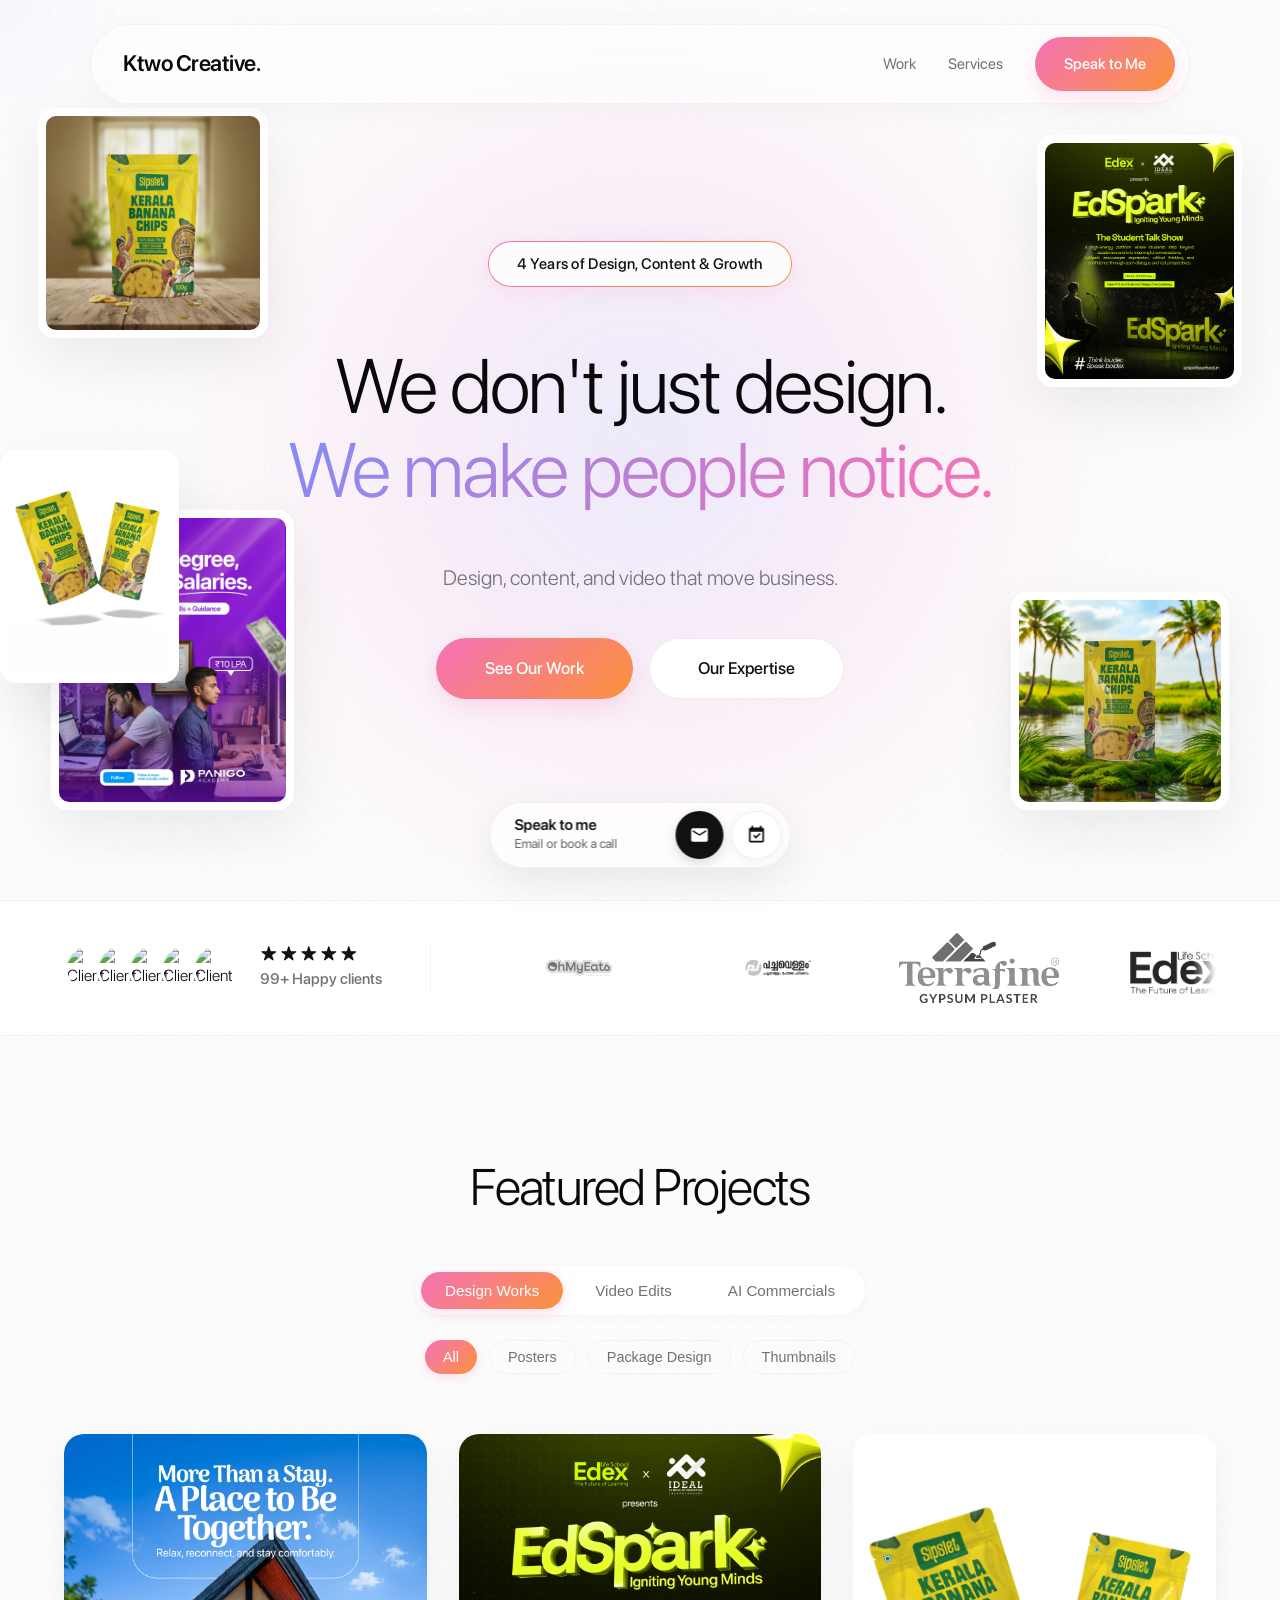
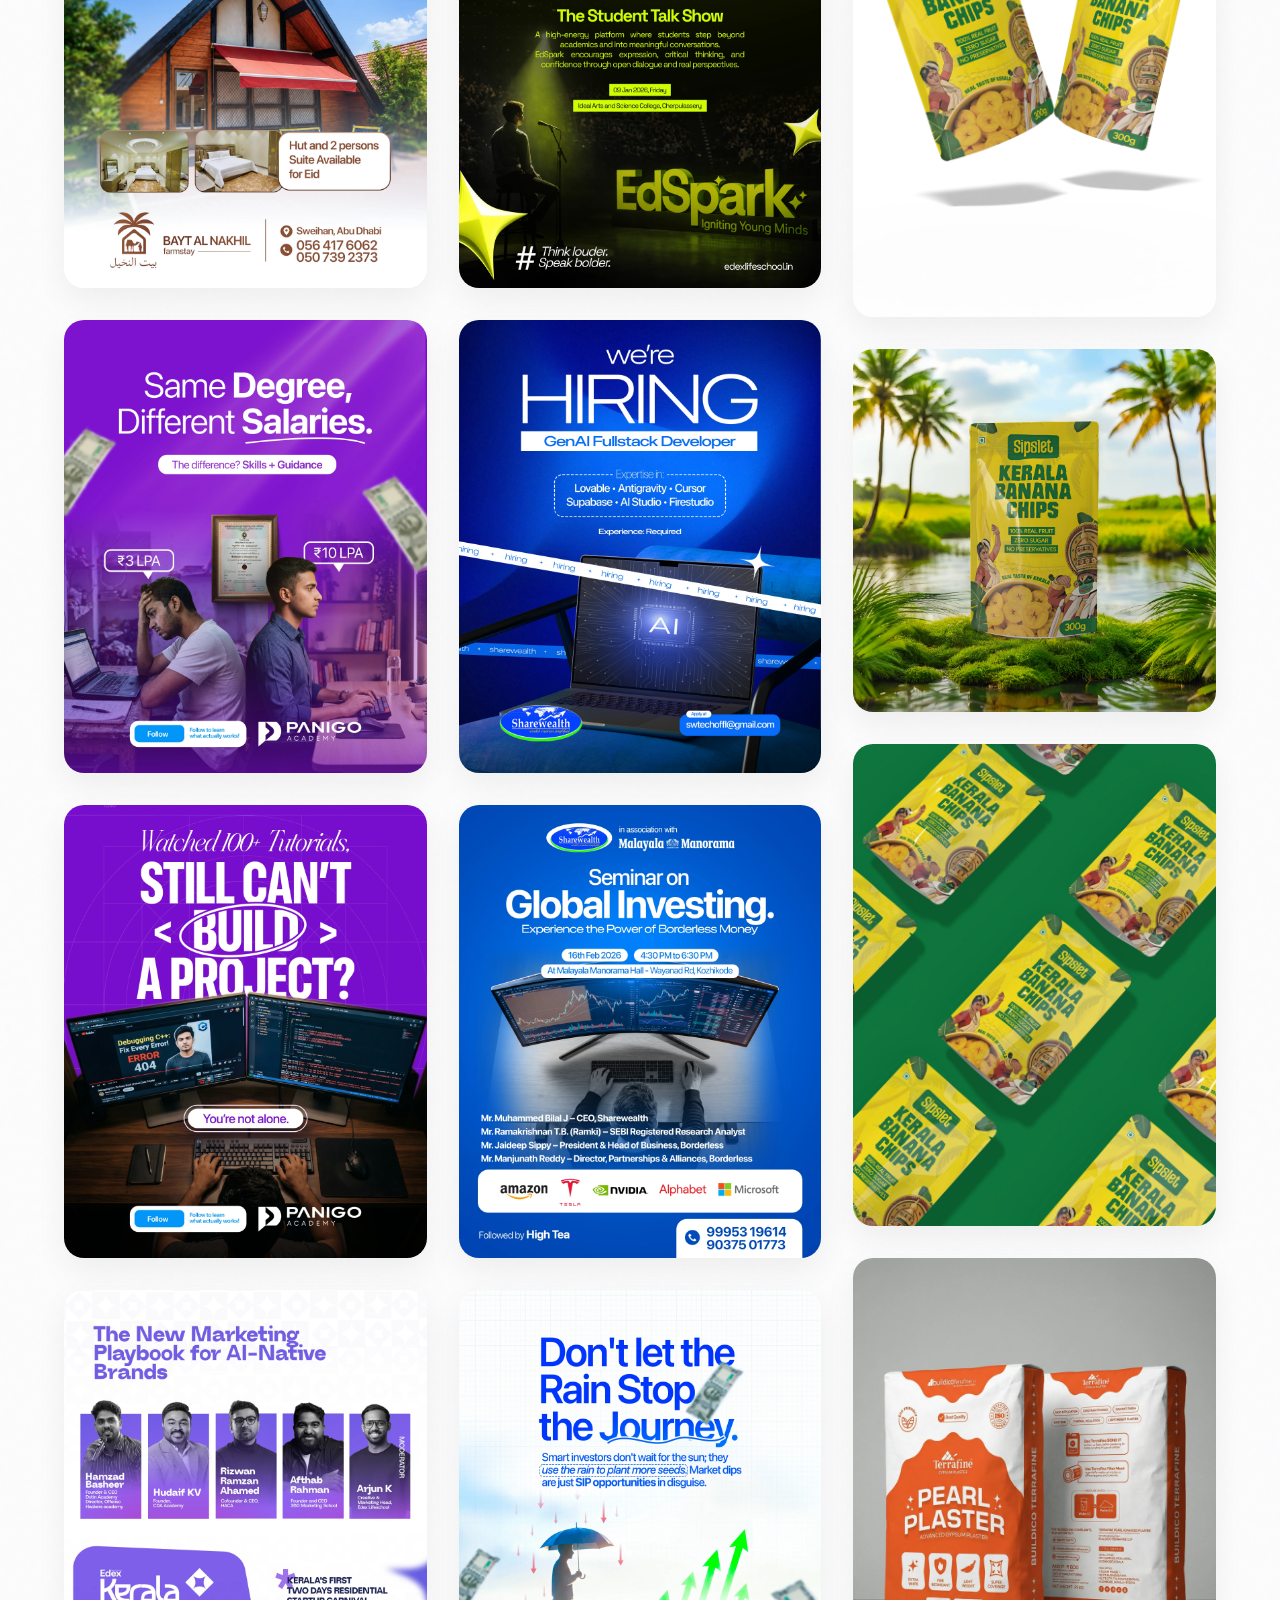
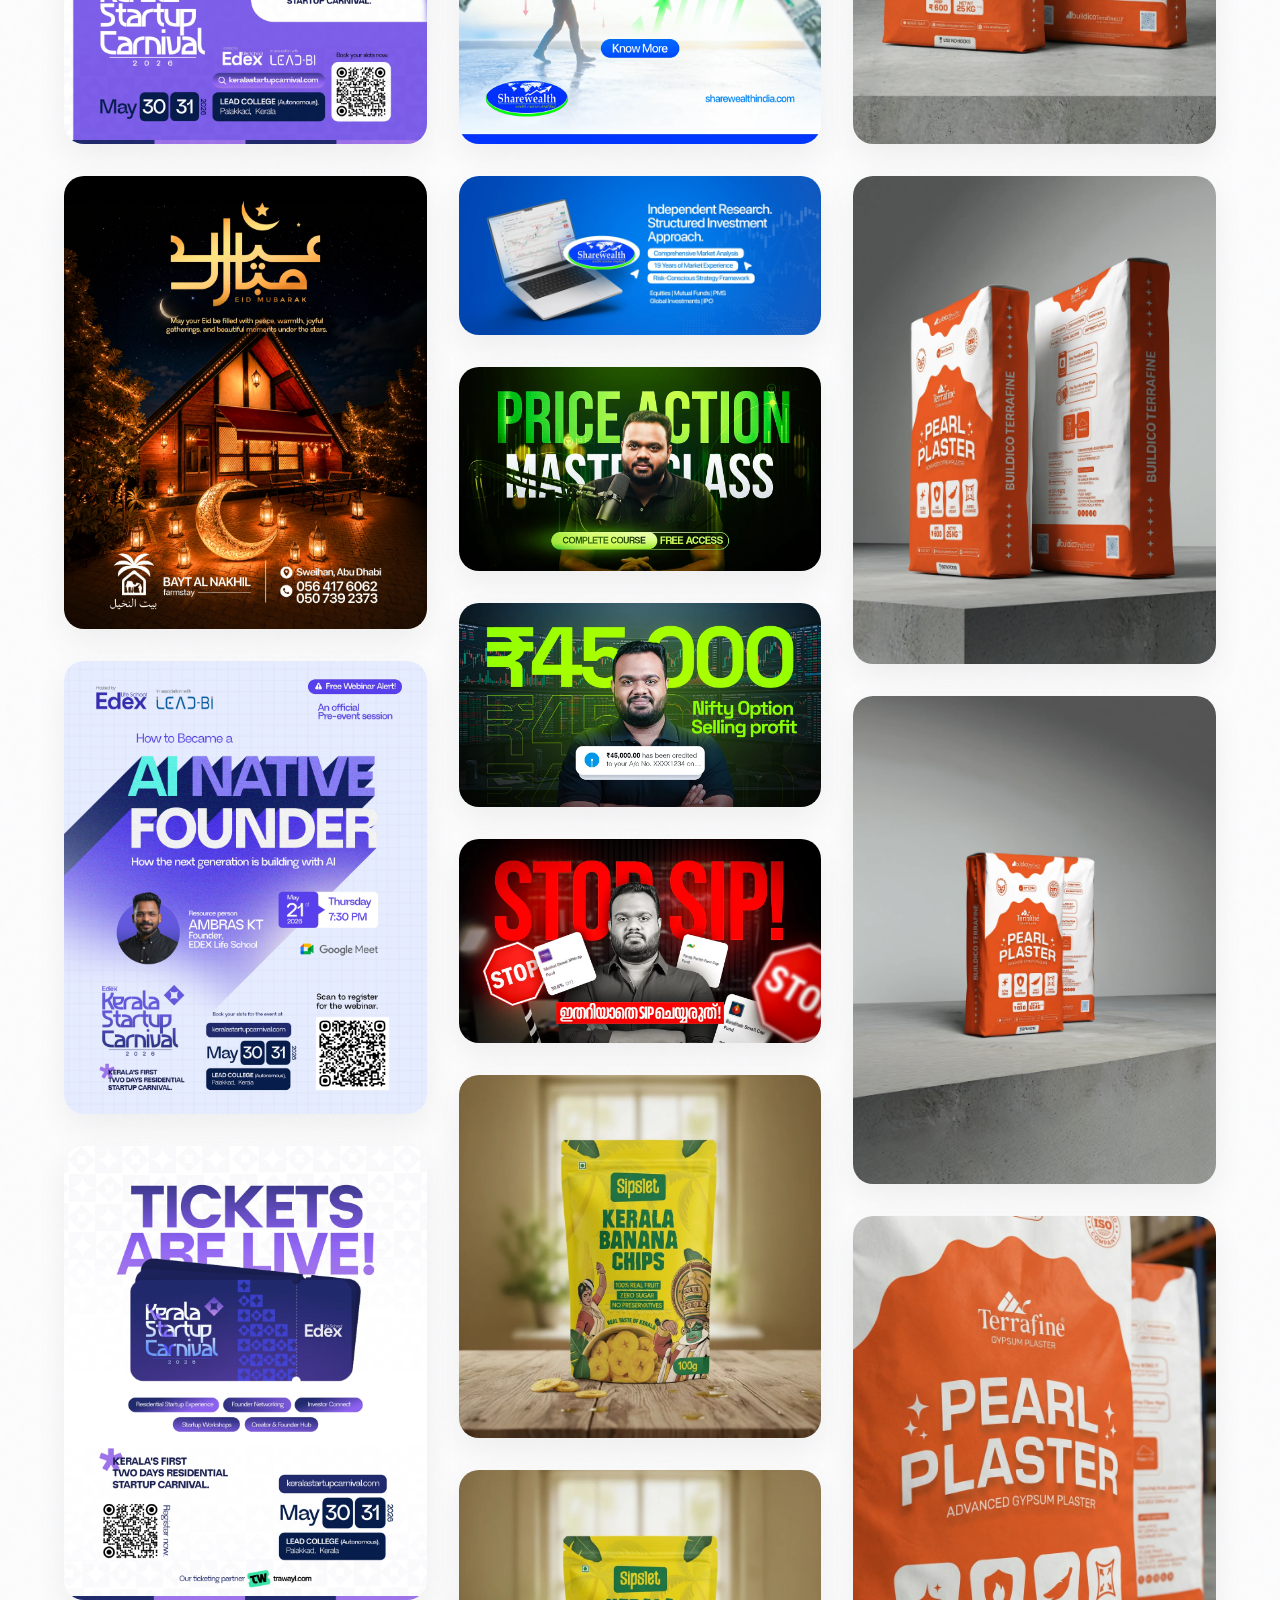
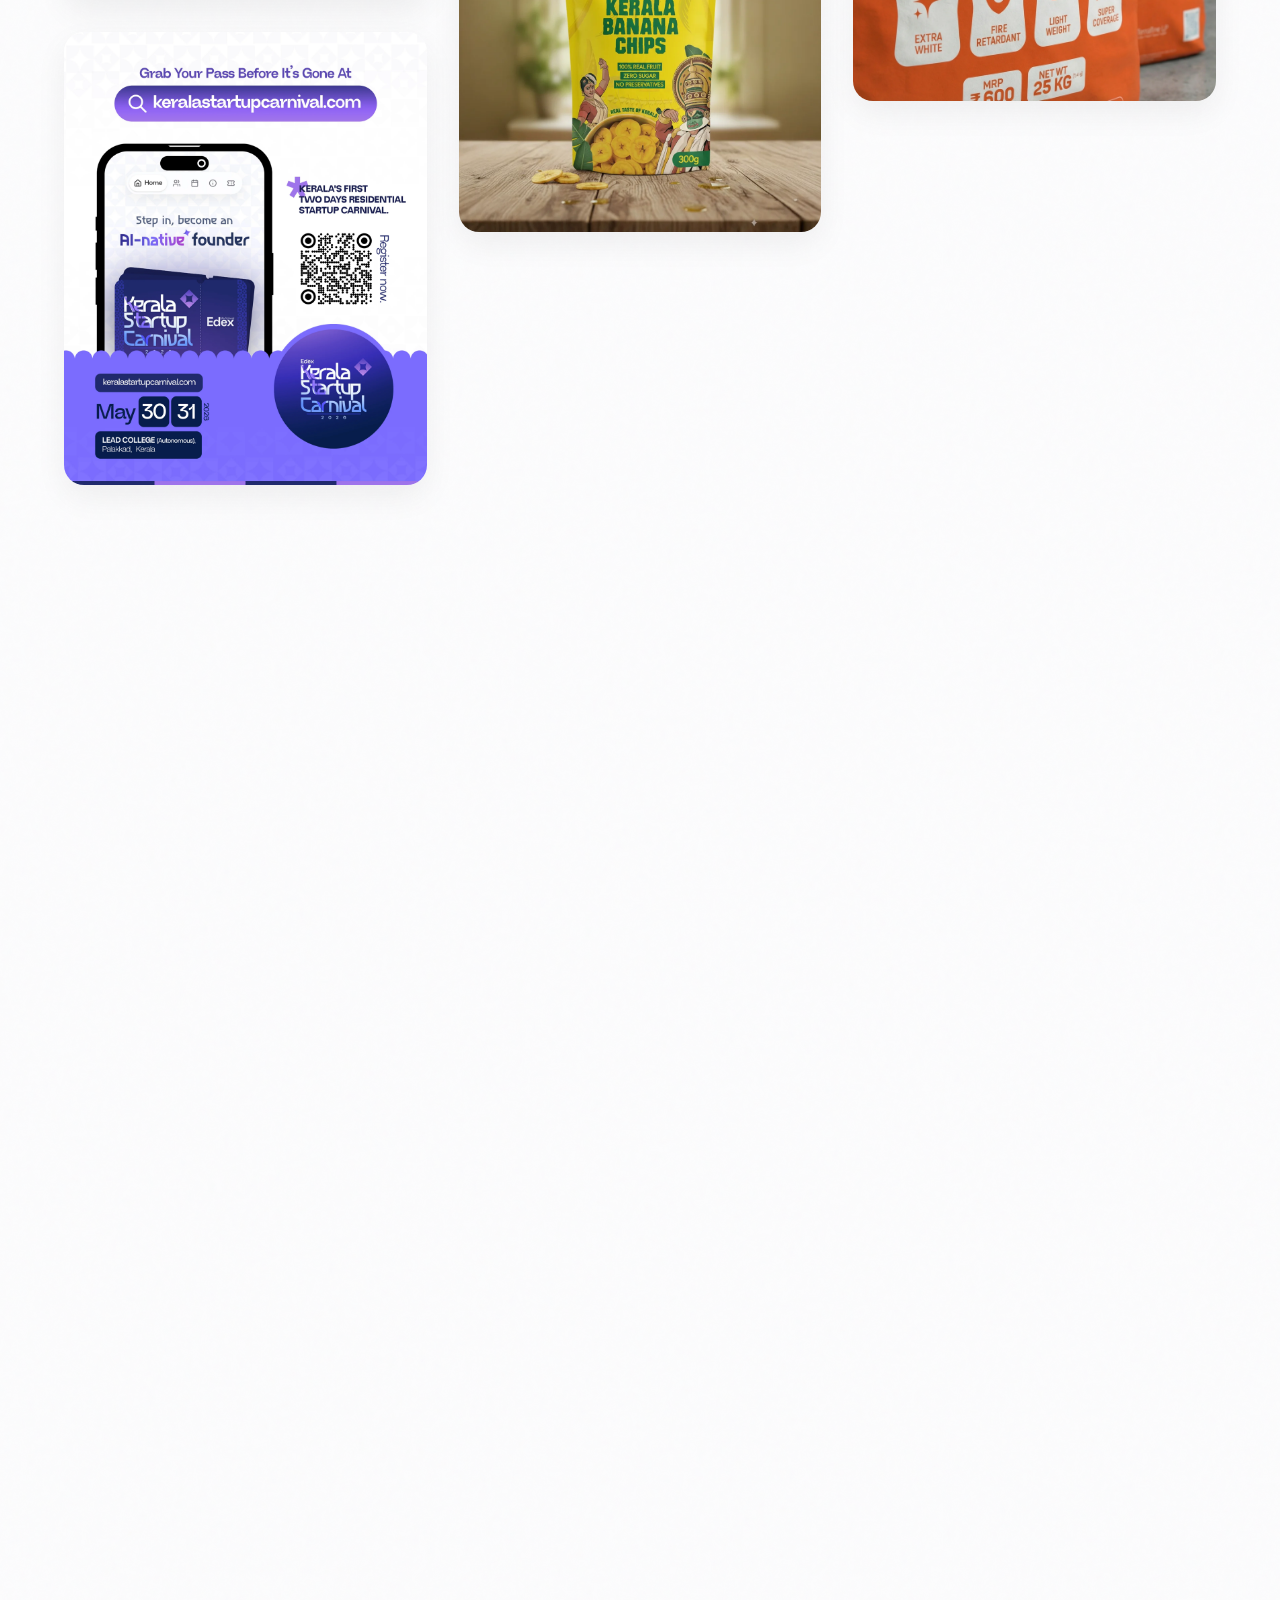
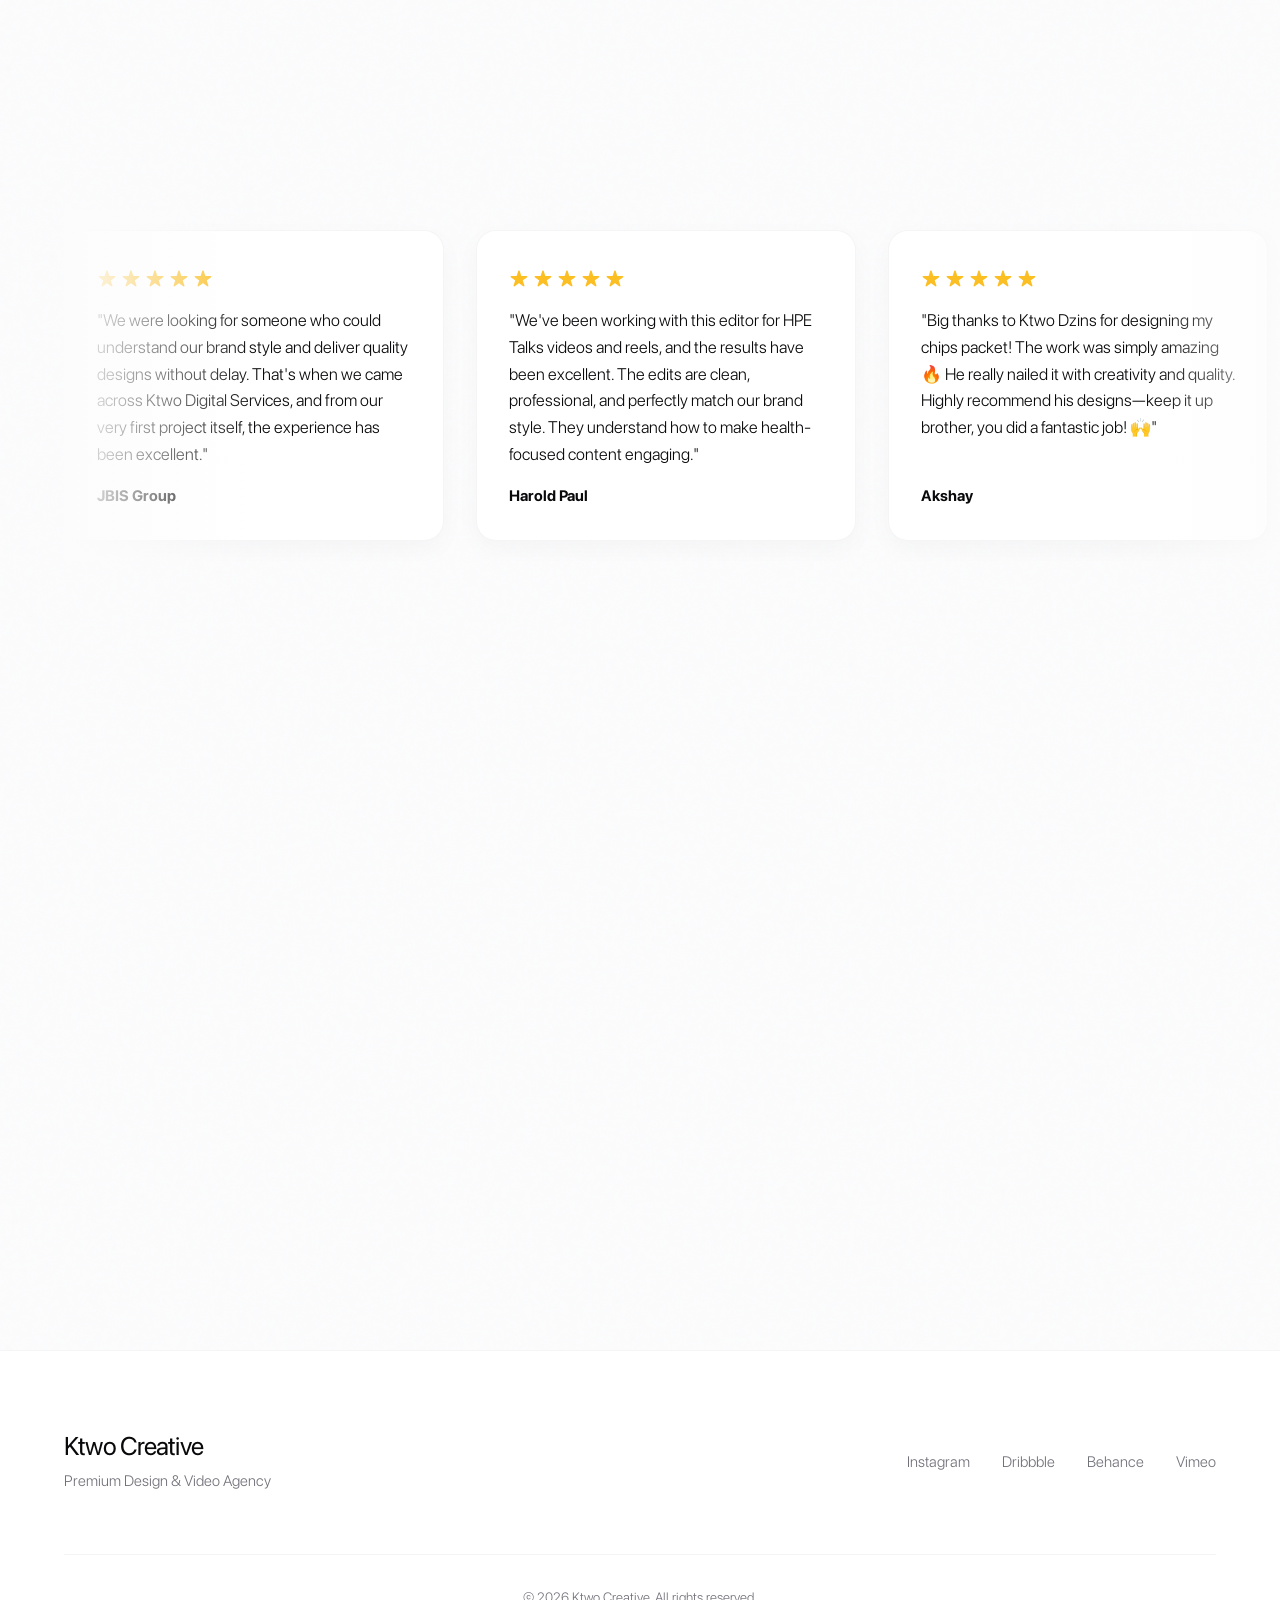
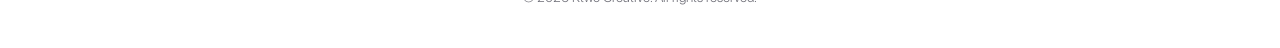
==== commit 443a5a1c: "Optimize client logo marquee with uniform wrappers" ====
--- a/index.html
+++ b/index.html
@@ -100,25 +100,25 @@
             <div class="logo-marquee">
                 <div class="marquee-track">
                     <div class="marquee-logos">
-                        <img src="Client Logos/02.webp" alt="Client Logo" loading="lazy">
-                        <img src="Client Logos/3.webp" alt="Client Logo" loading="lazy">
-                        <img src="Client Logos/All-logos01-1.webp" alt="Client Logo" loading="lazy">
-                        <img src="Client Logos/EDEX BLACK.webp" alt="Client Logo" loading="lazy">
-                        <img src="Client Logos/JBIS-FinAcademy-Official-Logo-(White).webp" alt="Client Logo" loading="lazy">
-                        <img src="Client Logos/LOGO-02.webp" alt="Client Logo" loading="lazy">
-                        <img src="Client Logos/LOGO-PORTABLE-SPACES.webp" alt="Client Logo" loading="lazy">
-                        <img src="Client Logos/Vector Smart Object1.webp" alt="Client Logo" loading="lazy">
+                        <div class="logo-wrapper"><img src="Client Logos/02.webp" alt="Client Logo" loading="lazy"></div>
+                        <div class="logo-wrapper"><img src="Client Logos/3.webp" alt="Client Logo" loading="lazy"></div>
+                        <div class="logo-wrapper"><img src="Client Logos/All-logos01-1.webp" alt="Client Logo" loading="lazy"></div>
+                        <div class="logo-wrapper"><img src="Client Logos/EDEX BLACK.webp" alt="Client Logo" loading="lazy"></div>
+                        <div class="logo-wrapper"><img src="Client Logos/JBIS-FinAcademy-Official-Logo-(White).webp" alt="Client Logo" loading="lazy"></div>
+                        <div class="logo-wrapper"><img src="Client Logos/LOGO-02.webp" alt="Client Logo" loading="lazy"></div>
+                        <div class="logo-wrapper"><img src="Client Logos/LOGO-PORTABLE-SPACES.webp" alt="Client Logo" loading="lazy"></div>
+                        <div class="logo-wrapper"><img src="Client Logos/Vector Smart Object1.webp" alt="Client Logo" loading="lazy"></div>
                     </div>
                     <!-- Duplicate for infinite scroll -->
                     <div class="marquee-logos" aria-hidden="true">
-                        <img src="Client Logos/02.webp" alt="Client Logo" loading="lazy">
-                        <img src="Client Logos/3.webp" alt="Client Logo" loading="lazy">
-                        <img src="Client Logos/All-logos01-1.webp" alt="Client Logo" loading="lazy">
-                        <img src="Client Logos/EDEX BLACK.webp" alt="Client Logo" loading="lazy">
-                        <img src="Client Logos/JBIS-FinAcademy-Official-Logo-(White).webp" alt="Client Logo" loading="lazy">
-                        <img src="Client Logos/LOGO-02.webp" alt="Client Logo" loading="lazy">
-                        <img src="Client Logos/LOGO-PORTABLE-SPACES.webp" alt="Client Logo" loading="lazy">
-                        <img src="Client Logos/Vector Smart Object1.webp" alt="Client Logo" loading="lazy">
+                        <div class="logo-wrapper"><img src="Client Logos/02.webp" alt="Client Logo" loading="lazy"></div>
+                        <div class="logo-wrapper"><img src="Client Logos/3.webp" alt="Client Logo" loading="lazy"></div>
+                        <div class="logo-wrapper"><img src="Client Logos/All-logos01-1.webp" alt="Client Logo" loading="lazy"></div>
+                        <div class="logo-wrapper"><img src="Client Logos/EDEX BLACK.webp" alt="Client Logo" loading="lazy"></div>
+                        <div class="logo-wrapper"><img src="Client Logos/JBIS-FinAcademy-Official-Logo-(White).webp" alt="Client Logo" loading="lazy"></div>
+                        <div class="logo-wrapper"><img src="Client Logos/LOGO-02.webp" alt="Client Logo" loading="lazy"></div>
+                        <div class="logo-wrapper"><img src="Client Logos/LOGO-PORTABLE-SPACES.webp" alt="Client Logo" loading="lazy"></div>
+                        <div class="logo-wrapper"><img src="Client Logos/Vector Smart Object1.webp" alt="Client Logo" loading="lazy"></div>
                     </div>
                 </div>
             </div>
--- a/styles.css
+++ b/styles.css
@@ -1032,19 +1032,32 @@
 .marquee-logos {
     display: flex;
     align-items: center;
-    gap: 80px;
-    padding: 0 40px;
-}
-
-.marquee-logos img {
-    height: 140px;
+    gap: 40px;
+    padding: 0 20px;
+}
+
+.logo-wrapper {
+    display: flex;
+    align-items: center;
+    justify-content: center;
+    width: 160px;
+    height: 70px;
+    flex-shrink: 0;
+}
+
+.logo-wrapper img {
+    max-width: 100%;
+    max-height: 100%;
     width: auto;
+    height: auto;
     object-fit: contain;
     flex-shrink: 0;
-}
-
-.marquee-logos img.scale-logo {
-    transform: scale(1.6);
+    filter: grayscale(1) opacity(0.85);
+    transition: all 0.3s ease;
+}
+
+.logo-wrapper:hover img {
+    filter: grayscale(0) opacity(1);
 }
 
 @keyframes scrollLogos {
@@ -1396,11 +1409,12 @@
         -webkit-mask-image: linear-gradient(to right, transparent, black 15%, black 85%, transparent);
     }
     .marquee-logos {
-        gap: 40px;
-        padding: 0 20px;
-    }
-    .marquee-logos img {
-        height: 50px;
+        gap: 20px;
+        padding: 0 10px;
+    }
+    .logo-wrapper {
+        width: 100px;
+        height: 45px;
     }
 
     .sticky-widget {
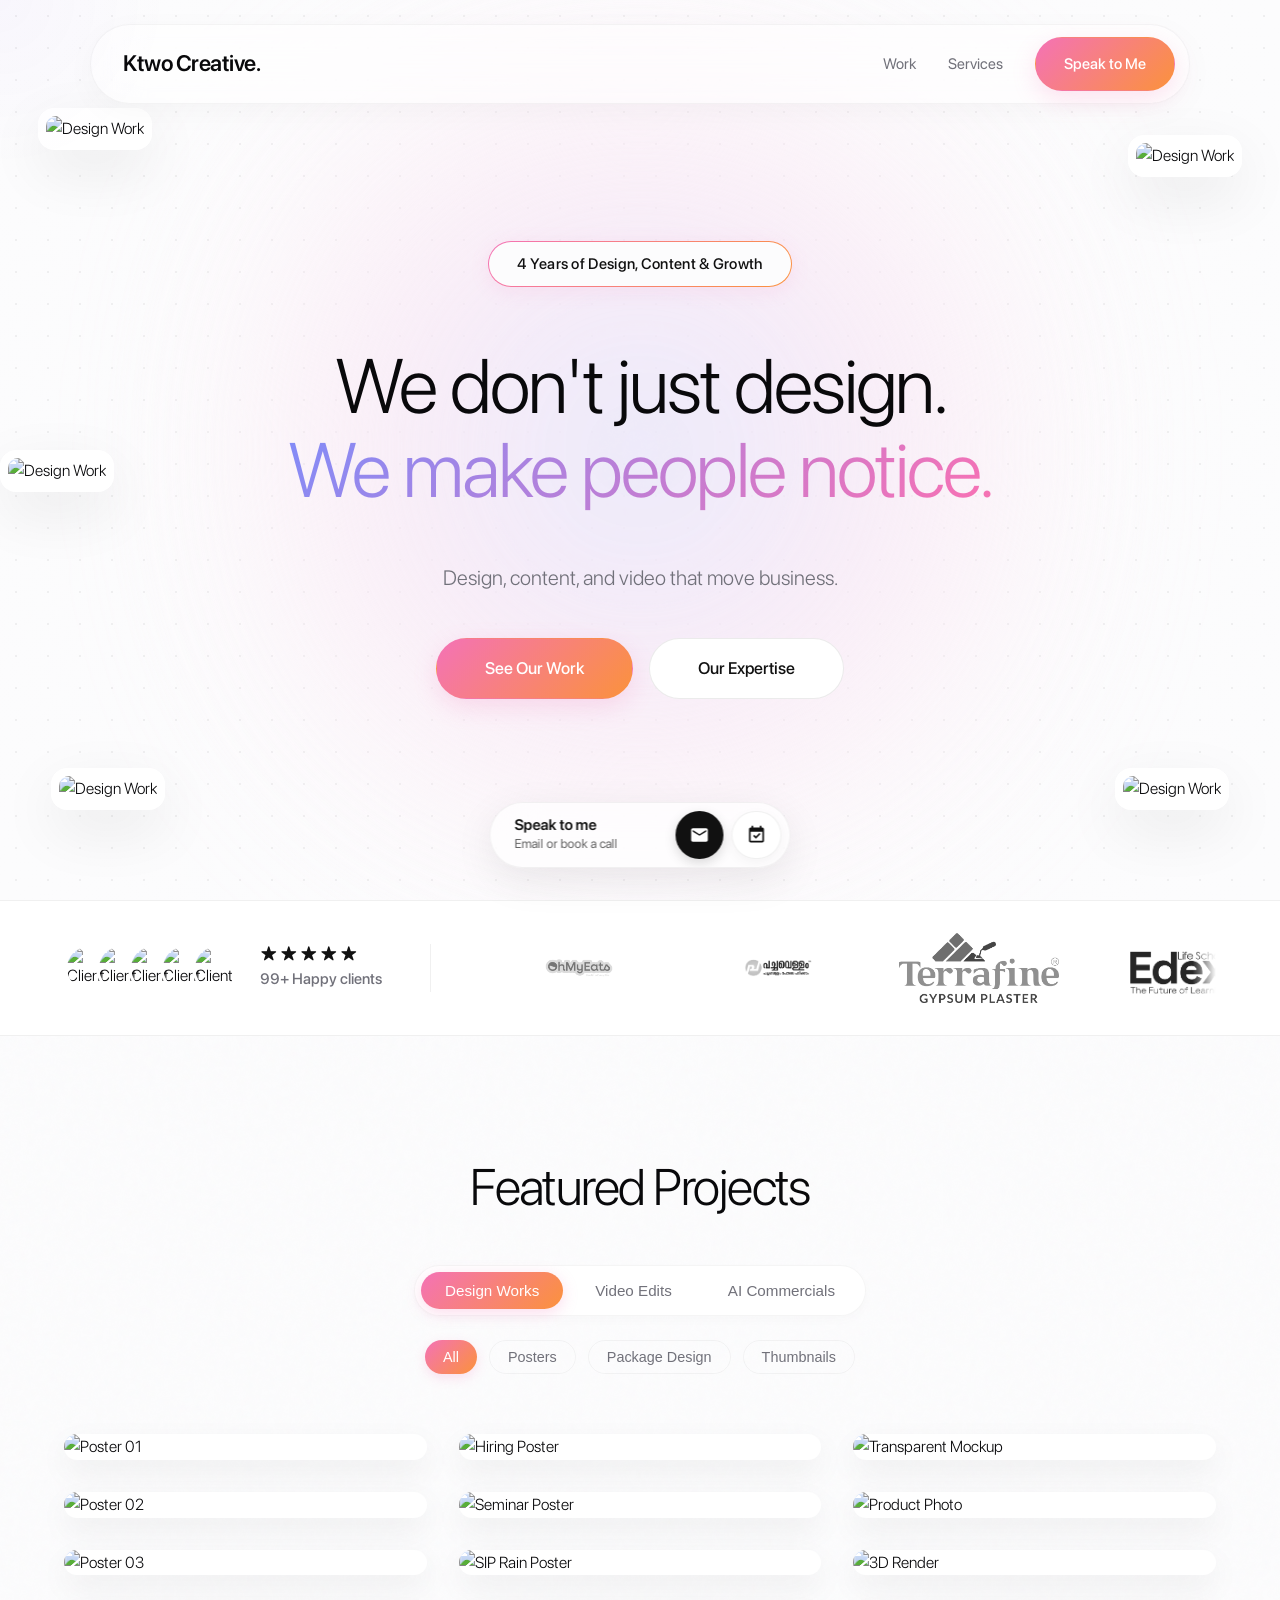
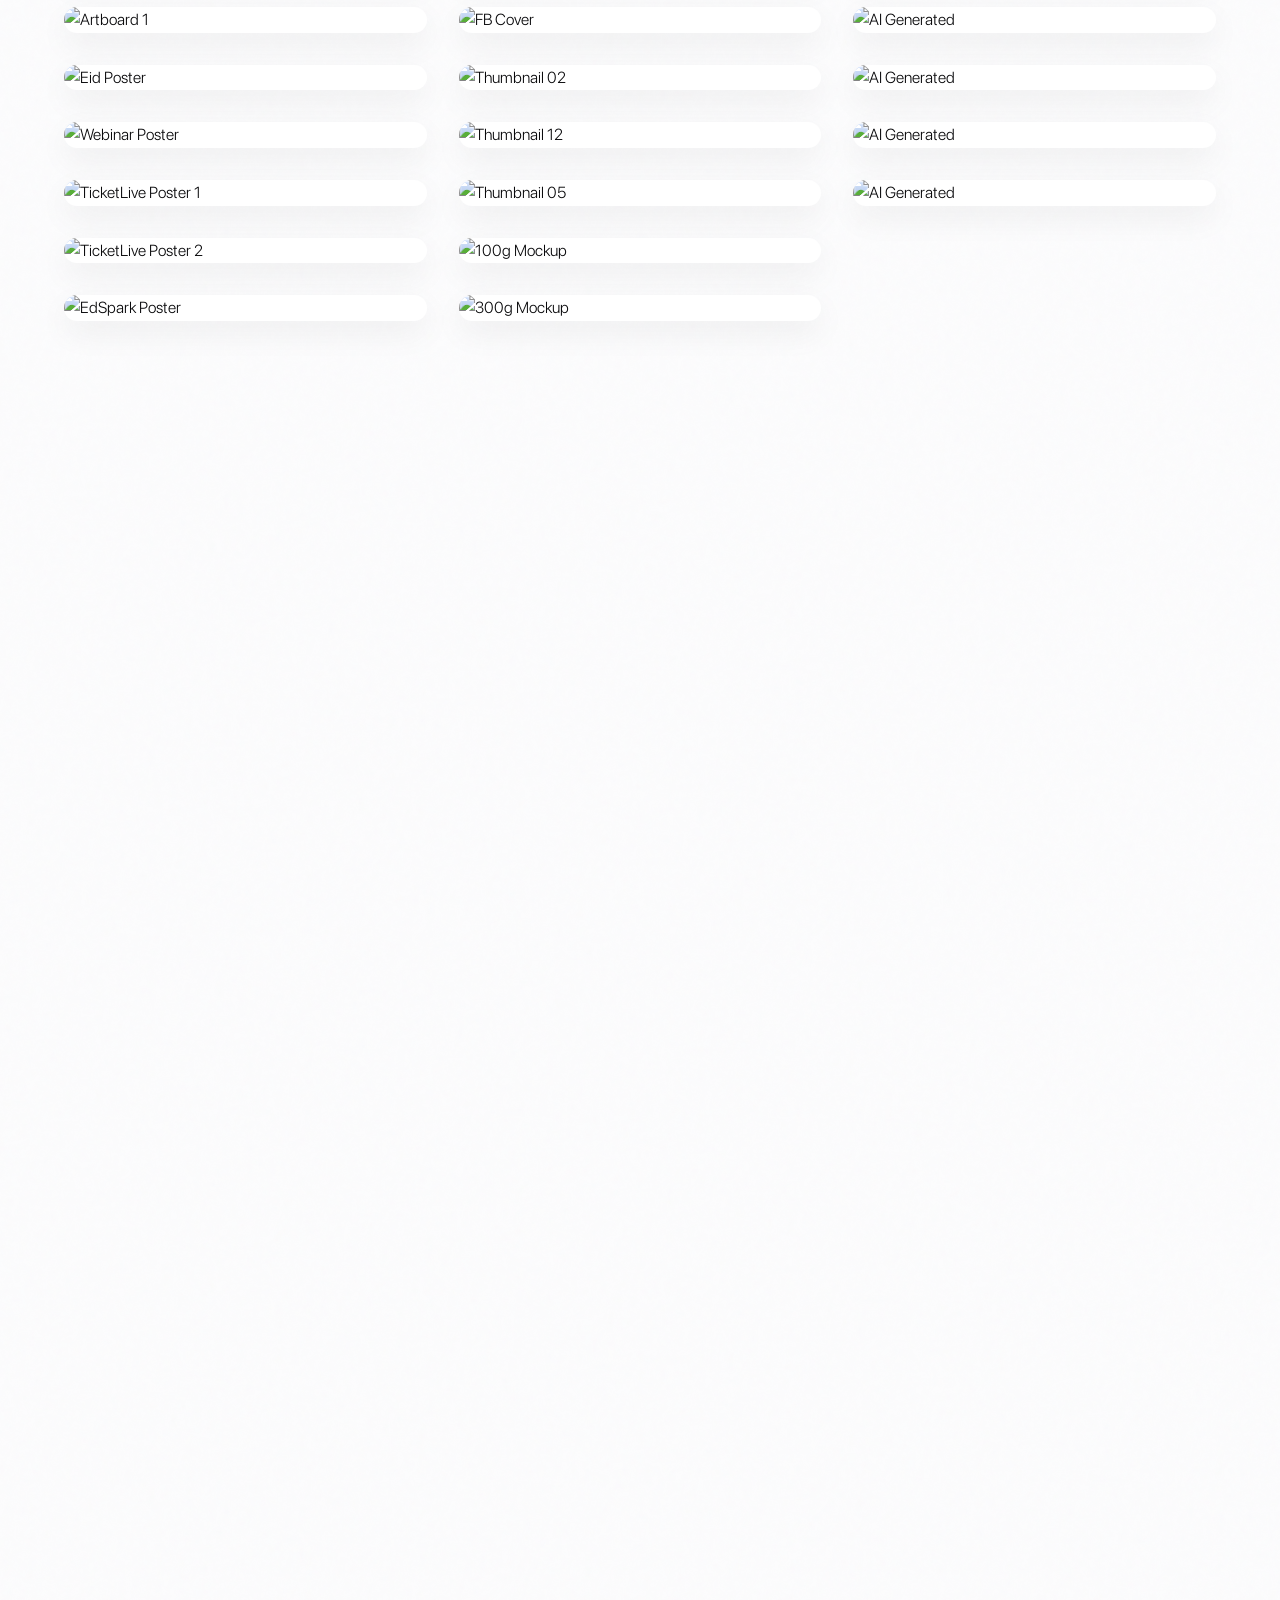
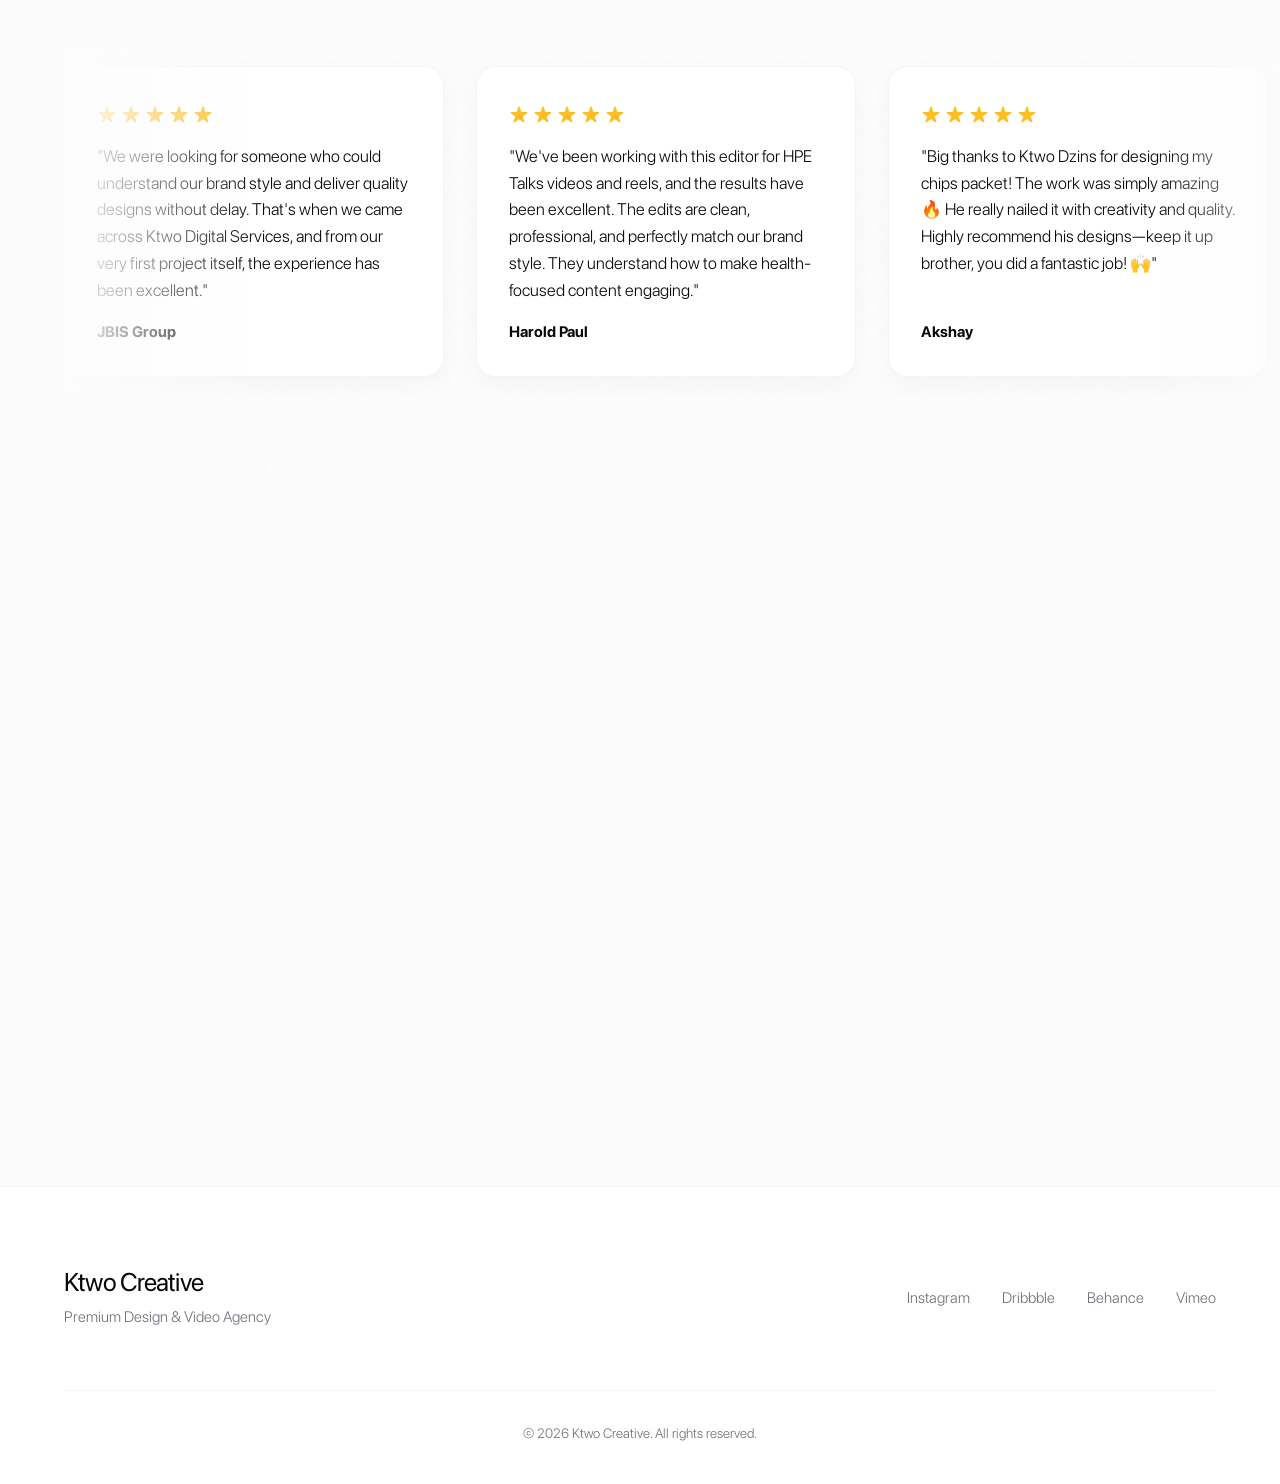
==== commit 039a76fd: "Update index.html to load design works from Cloudinary CDN" ====
--- a/index.html
+++ b/index.html
@@ -43,19 +43,19 @@
             <!-- Floating Mockups — hero images load eagerly with high priority -->
             <div class="hero-mockups">
                 <div class="hero-mockup mockup-1 hidden-animate delay-2">
-                    <img src="Design Works/100G-MOCKUP-FOR-WEBSITE.webp" alt="Design Work" fetchpriority="high">
+                    <img src="https://res.cloudinary.com/dpg9rg2mi/image/upload/f_auto,q_auto/Design%20Works/100G-MOCKUP-FOR-WEBSITE.webp" alt="Design Work" fetchpriority="high">
                 </div>
                 <div class="hero-mockup mockup-2 hidden-animate delay-3">
-                    <img src="Design Works/EdSpark-Poster.webp" alt="Design Work" fetchpriority="high">
+                    <img src="https://res.cloudinary.com/dpg9rg2mi/image/upload/f_auto,q_auto/Design%20Works/EdSpark-Poster.webp" alt="Design Work" fetchpriority="high">
                 </div>
                 <div class="hero-mockup mockup-3 hidden-animate delay-1">
-                    <img src="Design Works/POSTER 02.webp" alt="Design Work" fetchpriority="high">
+                    <img src="https://res.cloudinary.com/dpg9rg2mi/image/upload/f_auto,q_auto/Design%20Works/POSTER 02.webp" alt="Design Work" fetchpriority="high">
                 </div>
                 <div class="hero-mockup mockup-4 hidden-animate delay-4">
-                    <img src="Design Works/PRODUCT PHOTO.webp" alt="Design Work" fetchpriority="high">
+                    <img src="https://res.cloudinary.com/dpg9rg2mi/image/upload/f_auto,q_auto/Design%20Works/PRODUCT PHOTO.webp" alt="Design Work" fetchpriority="high">
                 </div>
                 <div class="hero-mockup mockup-5 hidden-animate delay-2">
-                    <img src="Design Works/TRANSPARENT-MOCKUP-03.webp" alt="Design Work" fetchpriority="high">
+                    <img src="https://res.cloudinary.com/dpg9rg2mi/image/upload/f_auto,q_auto/Design%20Works/TRANSPARENT-MOCKUP-03.webp" alt="Design Work" fetchpriority="high">
                 </div>
             </div>
 
@@ -144,86 +144,86 @@
             <div class="portfolio-grid">
                 <!-- Design Projects -->
                 <!-- Posters -->
-                <div class="project-card bento-item lightbox-trigger" data-category="design" data-category-sort="posters" data-img="Design Works/POSTER01.webp">
-                    <img src="Design Works/POSTER01.webp" alt="Poster 01" loading="lazy">
-                </div>
-                <div class="project-card bento-item lightbox-trigger" data-category="design" data-category-sort="posters" data-img="Design Works/POSTER 02.webp">
-                    <img src="Design Works/POSTER 02.webp" alt="Poster 02" loading="lazy">
-                </div>
-                <div class="project-card bento-item lightbox-trigger" data-category="design" data-category-sort="posters" data-img="Design Works/POSTER 03.webp">
-                    <img src="Design Works/POSTER 03.webp" alt="Poster 03" loading="lazy">
-                </div>
-                <div class="project-card bento-item lightbox-trigger" data-category="design" data-category-sort="posters" data-img="Design Works/Artboard 1.webp">
-                    <img src="Design Works/Artboard 1.webp" alt="Artboard 1" loading="lazy">
-                </div>
-                <div class="project-card bento-item lightbox-trigger" data-category="design" data-category-sort="posters" data-img="Design Works/EID POSTER.webp">
-                    <img src="Design Works/EID POSTER.webp" alt="Eid Poster" loading="lazy">
-                </div>
-                <div class="project-card bento-item lightbox-trigger" data-category="design" data-category-sort="posters" data-img="Design Works/WEBINAR copy.webp">
-                    <img src="Design Works/WEBINAR copy.webp" alt="Webinar Poster" loading="lazy">
-                </div>
-                <div class="project-card bento-item lightbox-trigger" data-category="design" data-category-sort="posters" data-img="Design Works/ticketlive-poster1.webp">
-                    <img src="Design Works/ticketlive-poster1.webp" alt="TicketLive Poster 1" loading="lazy">
-                </div>
-                <div class="project-card bento-item lightbox-trigger" data-category="design" data-category-sort="posters" data-img="Design Works/ticketlive-poster2.webp">
-                    <img src="Design Works/ticketlive-poster2.webp" alt="TicketLive Poster 2" loading="lazy">
-                </div>
-                <div class="project-card bento-item lightbox-trigger" data-category="design" data-category-sort="posters" data-img="Design Works/EdSpark-Poster.webp">
-                    <img src="Design Works/EdSpark-Poster.webp" alt="EdSpark Poster" loading="lazy">
-                </div>
-                <div class="project-card bento-item lightbox-trigger" data-category="design" data-category-sort="posters" data-img="Design Works/FULLSTACK DEV HIRING POSTER.webp">
-                    <img src="Design Works/FULLSTACK DEV HIRING POSTER.webp" alt="Hiring Poster" loading="lazy">
-                </div>
-                <div class="project-card bento-item lightbox-trigger" data-category="design" data-category-sort="posters" data-img="Design Works/SEMINAR POSTER.webp">
-                    <img src="Design Works/SEMINAR POSTER.webp" alt="Seminar Poster" loading="lazy">
-                </div>
-                <div class="project-card bento-item lightbox-trigger" data-category="design" data-category-sort="posters" data-img="Design Works/SIP RAIN POSTER.webp">
-                    <img src="Design Works/SIP RAIN POSTER.webp" alt="SIP Rain Poster" loading="lazy">
+                <div class="project-card bento-item lightbox-trigger" data-category="design" data-category-sort="posters" data-img="https://res.cloudinary.com/dpg9rg2mi/image/upload/f_auto,q_auto/Design%20Works/POSTER01.webp">
+                    <img src="https://res.cloudinary.com/dpg9rg2mi/image/upload/f_auto,q_auto/Design%20Works/POSTER01.webp" alt="Poster 01" loading="lazy">
+                </div>
+                <div class="project-card bento-item lightbox-trigger" data-category="design" data-category-sort="posters" data-img="https://res.cloudinary.com/dpg9rg2mi/image/upload/f_auto,q_auto/Design%20Works/POSTER 02.webp">
+                    <img src="https://res.cloudinary.com/dpg9rg2mi/image/upload/f_auto,q_auto/Design%20Works/POSTER 02.webp" alt="Poster 02" loading="lazy">
+                </div>
+                <div class="project-card bento-item lightbox-trigger" data-category="design" data-category-sort="posters" data-img="https://res.cloudinary.com/dpg9rg2mi/image/upload/f_auto,q_auto/Design%20Works/POSTER 03.webp">
+                    <img src="https://res.cloudinary.com/dpg9rg2mi/image/upload/f_auto,q_auto/Design%20Works/POSTER 03.webp" alt="Poster 03" loading="lazy">
+                </div>
+                <div class="project-card bento-item lightbox-trigger" data-category="design" data-category-sort="posters" data-img="https://res.cloudinary.com/dpg9rg2mi/image/upload/f_auto,q_auto/Design%20Works/Artboard 1.webp">
+                    <img src="https://res.cloudinary.com/dpg9rg2mi/image/upload/f_auto,q_auto/Design%20Works/Artboard 1.webp" alt="Artboard 1" loading="lazy">
+                </div>
+                <div class="project-card bento-item lightbox-trigger" data-category="design" data-category-sort="posters" data-img="https://res.cloudinary.com/dpg9rg2mi/image/upload/f_auto,q_auto/Design%20Works/EID POSTER.webp">
+                    <img src="https://res.cloudinary.com/dpg9rg2mi/image/upload/f_auto,q_auto/Design%20Works/EID POSTER.webp" alt="Eid Poster" loading="lazy">
+                </div>
+                <div class="project-card bento-item lightbox-trigger" data-category="design" data-category-sort="posters" data-img="https://res.cloudinary.com/dpg9rg2mi/image/upload/f_auto,q_auto/Design%20Works/WEBINAR copy.webp">
+                    <img src="https://res.cloudinary.com/dpg9rg2mi/image/upload/f_auto,q_auto/Design%20Works/WEBINAR copy.webp" alt="Webinar Poster" loading="lazy">
+                </div>
+                <div class="project-card bento-item lightbox-trigger" data-category="design" data-category-sort="posters" data-img="https://res.cloudinary.com/dpg9rg2mi/image/upload/f_auto,q_auto/Design%20Works/ticketlive-poster1.webp">
+                    <img src="https://res.cloudinary.com/dpg9rg2mi/image/upload/f_auto,q_auto/Design%20Works/ticketlive-poster1.webp" alt="TicketLive Poster 1" loading="lazy">
+                </div>
+                <div class="project-card bento-item lightbox-trigger" data-category="design" data-category-sort="posters" data-img="https://res.cloudinary.com/dpg9rg2mi/image/upload/f_auto,q_auto/Design%20Works/ticketlive-poster2.webp">
+                    <img src="https://res.cloudinary.com/dpg9rg2mi/image/upload/f_auto,q_auto/Design%20Works/ticketlive-poster2.webp" alt="TicketLive Poster 2" loading="lazy">
+                </div>
+                <div class="project-card bento-item lightbox-trigger" data-category="design" data-category-sort="posters" data-img="https://res.cloudinary.com/dpg9rg2mi/image/upload/f_auto,q_auto/Design%20Works/EdSpark-Poster.webp">
+                    <img src="https://res.cloudinary.com/dpg9rg2mi/image/upload/f_auto,q_auto/Design%20Works/EdSpark-Poster.webp" alt="EdSpark Poster" loading="lazy">
+                </div>
+                <div class="project-card bento-item lightbox-trigger" data-category="design" data-category-sort="posters" data-img="https://res.cloudinary.com/dpg9rg2mi/image/upload/f_auto,q_auto/Design%20Works/FULLSTACK DEV HIRING POSTER.webp">
+                    <img src="https://res.cloudinary.com/dpg9rg2mi/image/upload/f_auto,q_auto/Design%20Works/FULLSTACK DEV HIRING POSTER.webp" alt="Hiring Poster" loading="lazy">
+                </div>
+                <div class="project-card bento-item lightbox-trigger" data-category="design" data-category-sort="posters" data-img="https://res.cloudinary.com/dpg9rg2mi/image/upload/f_auto,q_auto/Design%20Works/SEMINAR POSTER.webp">
+                    <img src="https://res.cloudinary.com/dpg9rg2mi/image/upload/f_auto,q_auto/Design%20Works/SEMINAR POSTER.webp" alt="Seminar Poster" loading="lazy">
+                </div>
+                <div class="project-card bento-item lightbox-trigger" data-category="design" data-category-sort="posters" data-img="https://res.cloudinary.com/dpg9rg2mi/image/upload/f_auto,q_auto/Design%20Works/SIP RAIN POSTER.webp">
+                    <img src="https://res.cloudinary.com/dpg9rg2mi/image/upload/f_auto,q_auto/Design%20Works/SIP RAIN POSTER.webp" alt="SIP Rain Poster" loading="lazy">
                 </div>
 
                 <!-- Thumbnails -->
-                <div class="project-card bento-item lightbox-trigger" data-category="design" data-category-sort="thumbnails" data-img="Design Works/SW FB COVER.webp">
-                    <img src="Design Works/SW FB COVER.webp" alt="FB Cover" loading="lazy">
-                </div>
-                <div class="project-card bento-item lightbox-trigger" data-category="design" data-category-sort="thumbnails" data-img="Design Works/THUMBNAIL 02 05.webp">
-                    <img src="Design Works/THUMBNAIL 02 05.webp" alt="Thumbnail 02" loading="lazy">
-                </div>
-                <div class="project-card bento-item lightbox-trigger" data-category="design" data-category-sort="thumbnails" data-img="Design Works/THUMBNAIL 12.webp">
-                    <img src="Design Works/THUMBNAIL 12.webp" alt="Thumbnail 12" loading="lazy">
-                </div>
-                <div class="project-card bento-item lightbox-trigger" data-category="design" data-category-sort="thumbnails" data-img="Design Works/THUMBNAIL-05.webp">
-                    <img src="Design Works/THUMBNAIL-05.webp" alt="Thumbnail 05" loading="lazy">
+                <div class="project-card bento-item lightbox-trigger" data-category="design" data-category-sort="thumbnails" data-img="https://res.cloudinary.com/dpg9rg2mi/image/upload/f_auto,q_auto/Design%20Works/SW FB COVER.webp">
+                    <img src="https://res.cloudinary.com/dpg9rg2mi/image/upload/f_auto,q_auto/Design%20Works/SW FB COVER.webp" alt="FB Cover" loading="lazy">
+                </div>
+                <div class="project-card bento-item lightbox-trigger" data-category="design" data-category-sort="thumbnails" data-img="https://res.cloudinary.com/dpg9rg2mi/image/upload/f_auto,q_auto/Design%20Works/THUMBNAIL 02 05.webp">
+                    <img src="https://res.cloudinary.com/dpg9rg2mi/image/upload/f_auto,q_auto/Design%20Works/THUMBNAIL 02 05.webp" alt="Thumbnail 02" loading="lazy">
+                </div>
+                <div class="project-card bento-item lightbox-trigger" data-category="design" data-category-sort="thumbnails" data-img="https://res.cloudinary.com/dpg9rg2mi/image/upload/f_auto,q_auto/Design%20Works/THUMBNAIL 12.webp">
+                    <img src="https://res.cloudinary.com/dpg9rg2mi/image/upload/f_auto,q_auto/Design%20Works/THUMBNAIL 12.webp" alt="Thumbnail 12" loading="lazy">
+                </div>
+                <div class="project-card bento-item lightbox-trigger" data-category="design" data-category-sort="thumbnails" data-img="https://res.cloudinary.com/dpg9rg2mi/image/upload/f_auto,q_auto/Design%20Works/THUMBNAIL-05.webp">
+                    <img src="https://res.cloudinary.com/dpg9rg2mi/image/upload/f_auto,q_auto/Design%20Works/THUMBNAIL-05.webp" alt="Thumbnail 05" loading="lazy">
                 </div>
 
                 <!-- Packaging -->
-                <div class="project-card bento-item lightbox-trigger" data-category="design" data-category-sort="packaging" data-img="Design Works/100G-MOCKUP-FOR-WEBSITE.webp">
-                    <img src="Design Works/100G-MOCKUP-FOR-WEBSITE.webp" alt="100g Mockup" loading="lazy">
-                </div>
-                <div class="project-card bento-item lightbox-trigger" data-category="design" data-category-sort="packaging" data-img="Design Works/300G-MOCKUP-FOR-WEBSITE.webp">
-                    <img src="Design Works/300G-MOCKUP-FOR-WEBSITE.webp" alt="300g Mockup" loading="lazy">
-                </div>
-                <div class="project-card bento-item lightbox-trigger" data-category="design" data-category-sort="packaging" data-img="Design Works/TRANSPARENT-MOCKUP-03.webp">
-                    <img src="Design Works/TRANSPARENT-MOCKUP-03.webp" alt="Transparent Mockup" loading="lazy">
-                </div>
-                <div class="project-card bento-item lightbox-trigger" data-category="design" data-category-sort="packaging" data-img="Design Works/PRODUCT PHOTO.webp">
-                    <img src="Design Works/PRODUCT PHOTO.webp" alt="Product Photo" loading="lazy">
+                <div class="project-card bento-item lightbox-trigger" data-category="design" data-category-sort="packaging" data-img="https://res.cloudinary.com/dpg9rg2mi/image/upload/f_auto,q_auto/Design%20Works/100G-MOCKUP-FOR-WEBSITE.webp">
+                    <img src="https://res.cloudinary.com/dpg9rg2mi/image/upload/f_auto,q_auto/Design%20Works/100G-MOCKUP-FOR-WEBSITE.webp" alt="100g Mockup" loading="lazy">
+                </div>
+                <div class="project-card bento-item lightbox-trigger" data-category="design" data-category-sort="packaging" data-img="https://res.cloudinary.com/dpg9rg2mi/image/upload/f_auto,q_auto/Design%20Works/300G-MOCKUP-FOR-WEBSITE.webp">
+                    <img src="https://res.cloudinary.com/dpg9rg2mi/image/upload/f_auto,q_auto/Design%20Works/300G-MOCKUP-FOR-WEBSITE.webp" alt="300g Mockup" loading="lazy">
+                </div>
+                <div class="project-card bento-item lightbox-trigger" data-category="design" data-category-sort="packaging" data-img="https://res.cloudinary.com/dpg9rg2mi/image/upload/f_auto,q_auto/Design%20Works/TRANSPARENT-MOCKUP-03.webp">
+                    <img src="https://res.cloudinary.com/dpg9rg2mi/image/upload/f_auto,q_auto/Design%20Works/TRANSPARENT-MOCKUP-03.webp" alt="Transparent Mockup" loading="lazy">
+                </div>
+                <div class="project-card bento-item lightbox-trigger" data-category="design" data-category-sort="packaging" data-img="https://res.cloudinary.com/dpg9rg2mi/image/upload/f_auto,q_auto/Design%20Works/PRODUCT PHOTO.webp">
+                    <img src="https://res.cloudinary.com/dpg9rg2mi/image/upload/f_auto,q_auto/Design%20Works/PRODUCT PHOTO.webp" alt="Product Photo" loading="lazy">
                 </div>
 
                 <!-- AI/3D Renders -->
-                <div class="project-card bento-item lightbox-trigger" data-category="design" data-category-sort="packaging" data-img="Design Works/3D-RENDER.webp">
-                    <img src="Design Works/3D-RENDER.webp" alt="3D Render" loading="lazy">
-                </div>
-                <div class="project-card bento-item lightbox-trigger" data-category="design" data-category-sort="packaging" data-img="Design Works/hf_20260131_141511_39be49d4-c0f5-405f-9498-2a5fc318be9a.webp">
-                    <img src="Design Works/hf_20260131_141511_39be49d4-c0f5-405f-9498-2a5fc318be9a.webp" alt="AI Generated" loading="lazy">
-                </div>
-                <div class="project-card bento-item lightbox-trigger" data-category="design" data-category-sort="packaging" data-img="Design Works/hf_20260131_141854_993290b7-6ab4-4de4-8587-d07f10ce76f0.webp">
-                    <img src="Design Works/hf_20260131_141854_993290b7-6ab4-4de4-8587-d07f10ce76f0.webp" alt="AI Generated" loading="lazy">
-                </div>
-                <div class="project-card bento-item lightbox-trigger" data-category="design" data-category-sort="packaging" data-img="Design Works/hf_20260131_141958_e7775762-b67d-4eaf-8e43-d39bd0859a2a.webp">
-                    <img src="Design Works/hf_20260131_141958_e7775762-b67d-4eaf-8e43-d39bd0859a2a.webp" alt="AI Generated" loading="lazy">
-                </div>
-                <div class="project-card bento-item lightbox-trigger" data-category="design" data-category-sort="packaging" data-img="Design Works/hf_20260131_142903_a193c79a-6446-411d-a983-743c04f36f6d.webp">
-                    <img src="Design Works/hf_20260131_142903_a193c79a-6446-411d-a983-743c04f36f6d.webp" alt="AI Generated" loading="lazy">
+                <div class="project-card bento-item lightbox-trigger" data-category="design" data-category-sort="packaging" data-img="https://res.cloudinary.com/dpg9rg2mi/image/upload/f_auto,q_auto/Design%20Works/3D-RENDER.webp">
+                    <img src="https://res.cloudinary.com/dpg9rg2mi/image/upload/f_auto,q_auto/Design%20Works/3D-RENDER.webp" alt="3D Render" loading="lazy">
+                </div>
+                <div class="project-card bento-item lightbox-trigger" data-category="design" data-category-sort="packaging" data-img="https://res.cloudinary.com/dpg9rg2mi/image/upload/f_auto,q_auto/Design%20Works/hf_20260131_141511_39be49d4-c0f5-405f-9498-2a5fc318be9a.webp">
+                    <img src="https://res.cloudinary.com/dpg9rg2mi/image/upload/f_auto,q_auto/Design%20Works/hf_20260131_141511_39be49d4-c0f5-405f-9498-2a5fc318be9a.webp" alt="AI Generated" loading="lazy">
+                </div>
+                <div class="project-card bento-item lightbox-trigger" data-category="design" data-category-sort="packaging" data-img="https://res.cloudinary.com/dpg9rg2mi/image/upload/f_auto,q_auto/Design%20Works/hf_20260131_141854_993290b7-6ab4-4de4-8587-d07f10ce76f0.webp">
+                    <img src="https://res.cloudinary.com/dpg9rg2mi/image/upload/f_auto,q_auto/Design%20Works/hf_20260131_141854_993290b7-6ab4-4de4-8587-d07f10ce76f0.webp" alt="AI Generated" loading="lazy">
+                </div>
+                <div class="project-card bento-item lightbox-trigger" data-category="design" data-category-sort="packaging" data-img="https://res.cloudinary.com/dpg9rg2mi/image/upload/f_auto,q_auto/Design%20Works/hf_20260131_141958_e7775762-b67d-4eaf-8e43-d39bd0859a2a.webp">
+                    <img src="https://res.cloudinary.com/dpg9rg2mi/image/upload/f_auto,q_auto/Design%20Works/hf_20260131_141958_e7775762-b67d-4eaf-8e43-d39bd0859a2a.webp" alt="AI Generated" loading="lazy">
+                </div>
+                <div class="project-card bento-item lightbox-trigger" data-category="design" data-category-sort="packaging" data-img="https://res.cloudinary.com/dpg9rg2mi/image/upload/f_auto,q_auto/Design%20Works/hf_20260131_142903_a193c79a-6446-411d-a983-743c04f36f6d.webp">
+                    <img src="https://res.cloudinary.com/dpg9rg2mi/image/upload/f_auto,q_auto/Design%20Works/hf_20260131_142903_a193c79a-6446-411d-a983-743c04f36f6d.webp" alt="AI Generated" loading="lazy">
                 </div>
 
                 <!-- Video Projects — Google Drive embedded iframes, lazy loaded -->
--- a/styles.css
+++ b/styles.css
@@ -1026,7 +1026,7 @@
 .marquee-track {
     display: flex;
     width: max-content;
-    animation: scrollLogos 45s linear infinite;
+    animation: scrollLogos 22s linear infinite;
 }
 
 .marquee-logos {
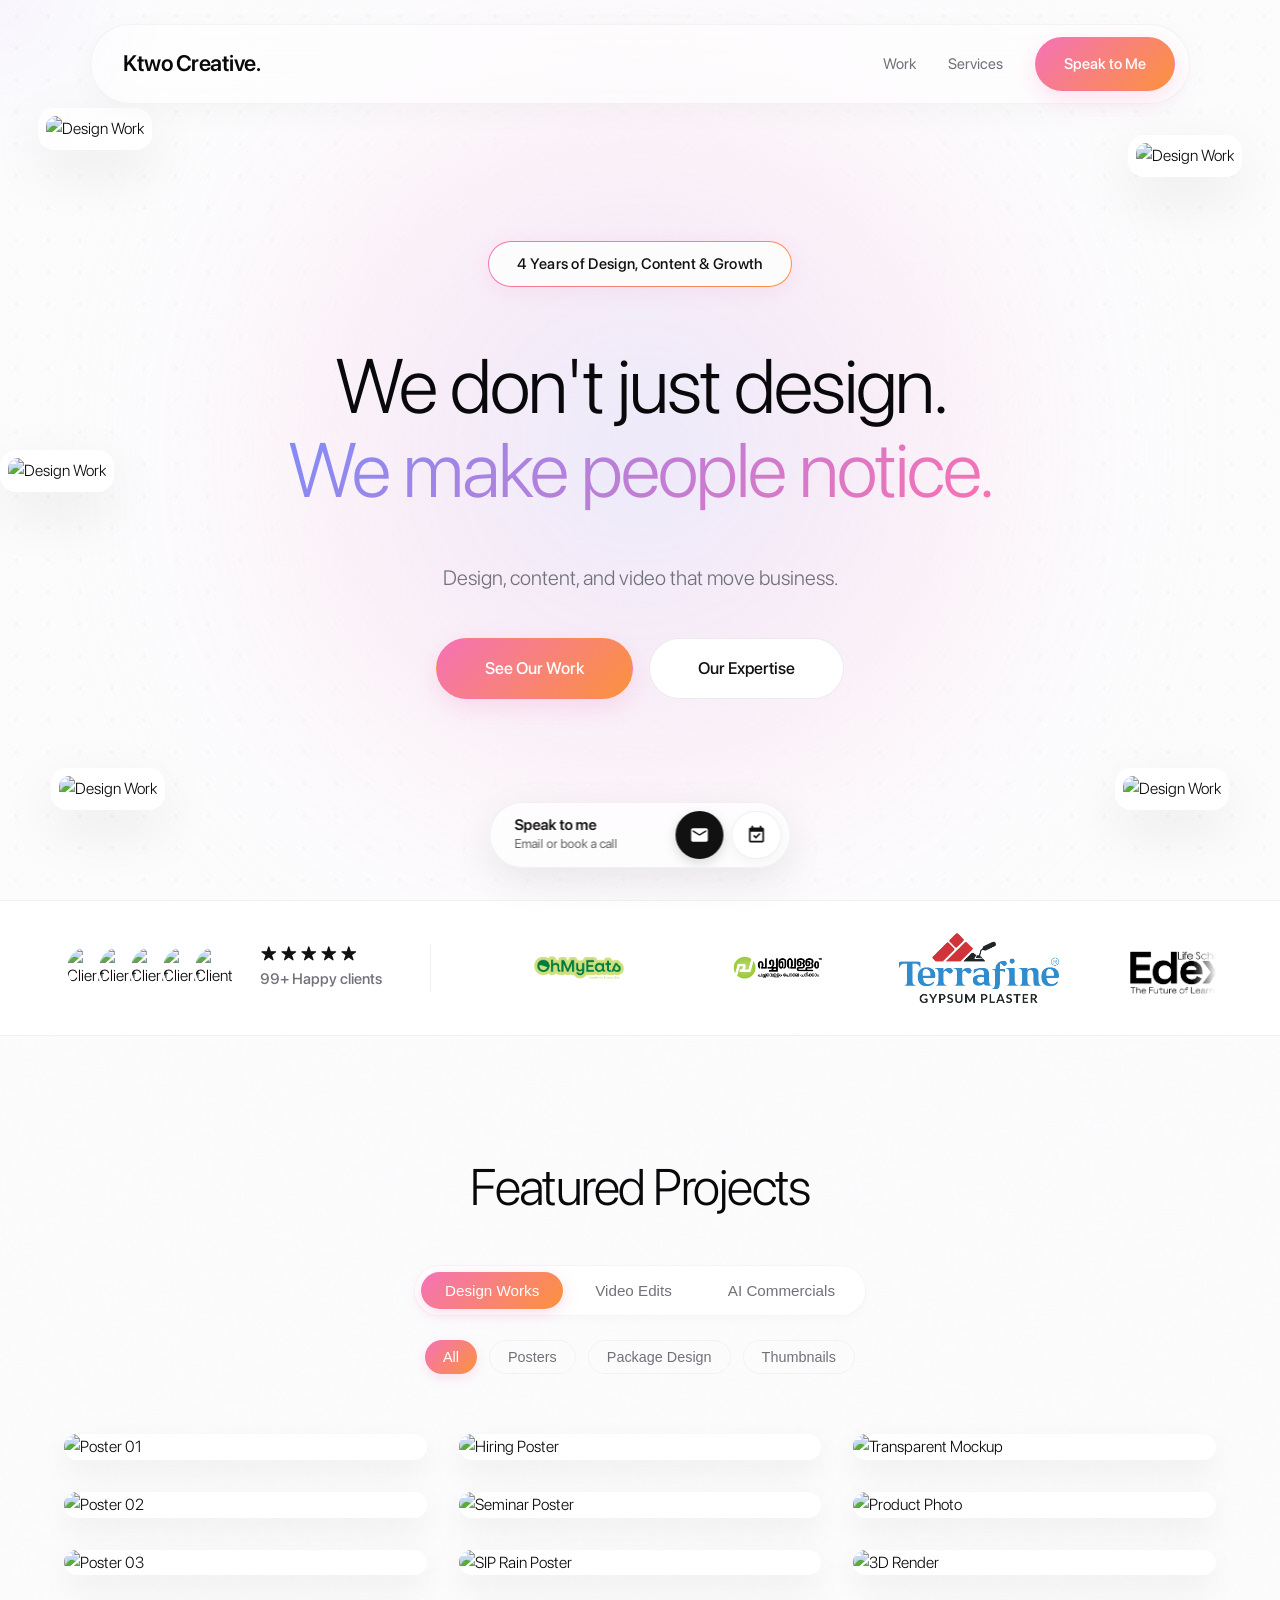
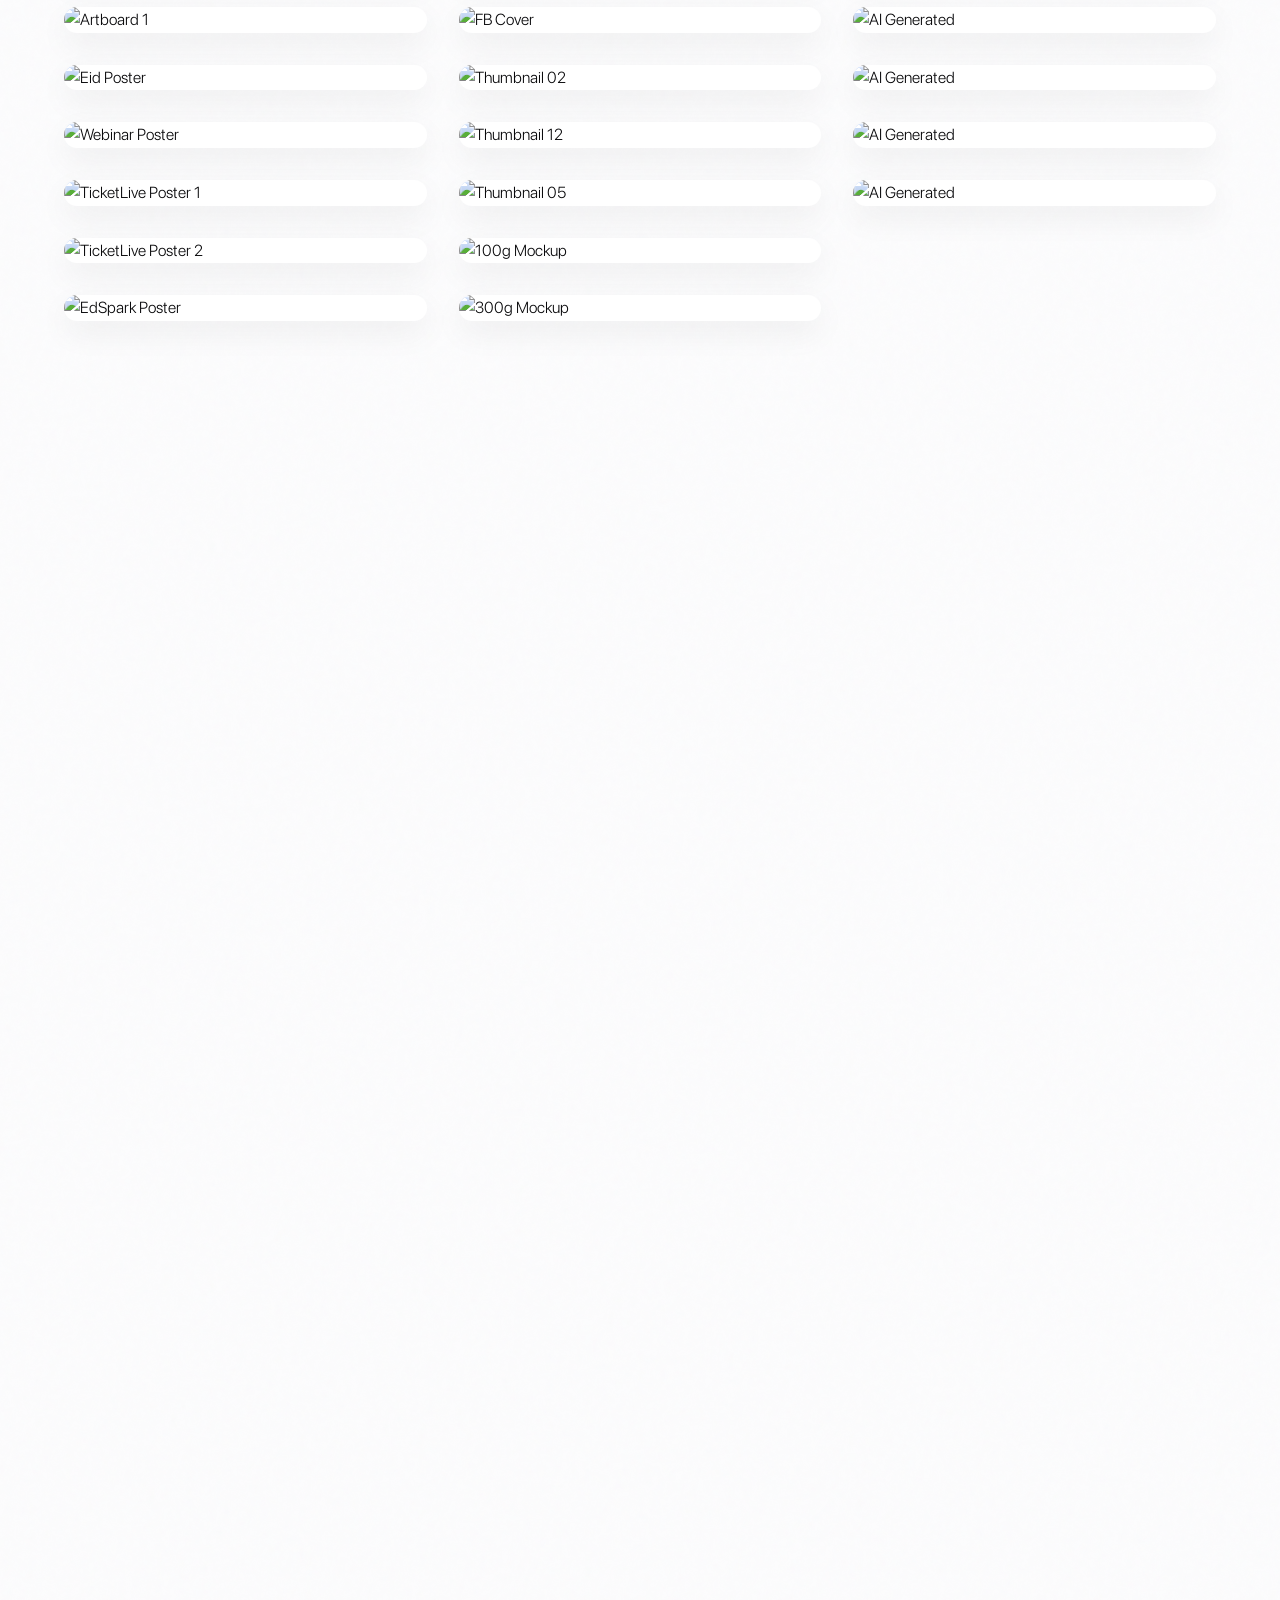
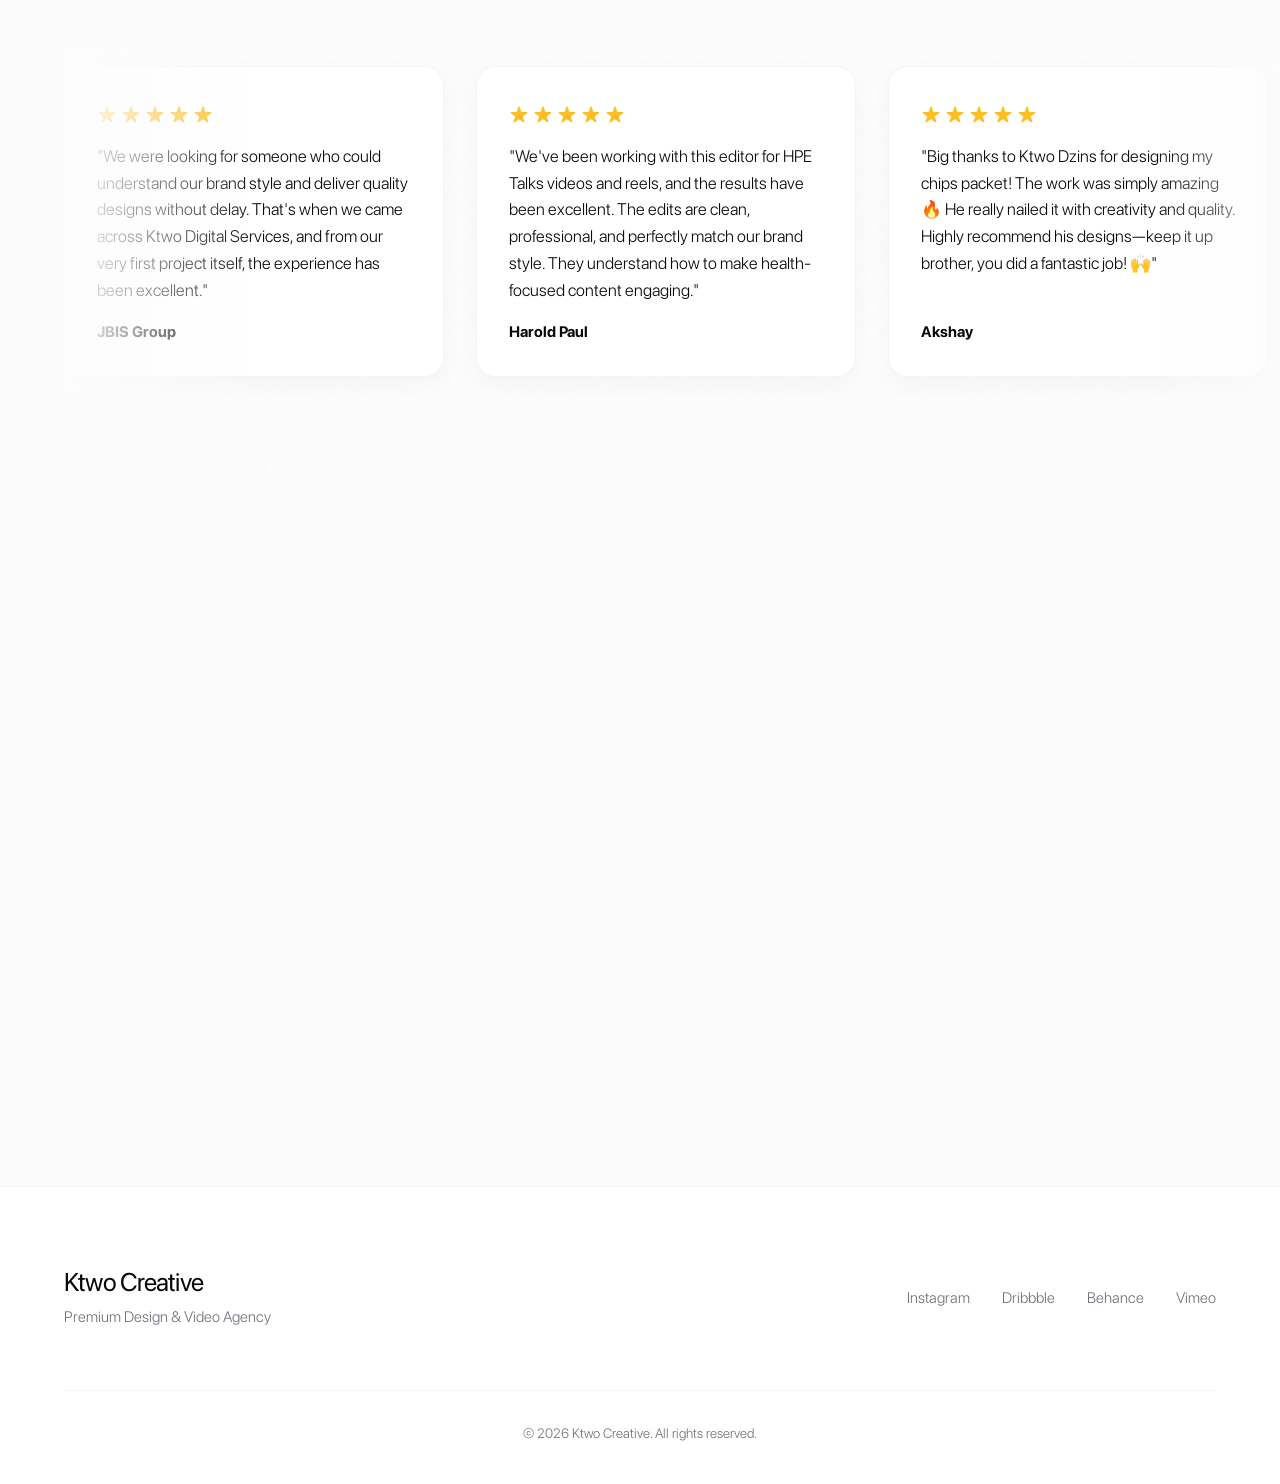
==== commit 1aef148b: "Fix logo scaling for square client logos and add cache buster for stylesheet" ====
--- a/index.html
+++ b/index.html
@@ -8,7 +8,7 @@
     <!-- Preconnect for external domains to save DNS lookup time -->
     <link rel="preconnect" href="https://images.unsplash.com">
     <link rel="preconnect" href="https://unpkg.com">
-    <link rel="stylesheet" href="styles.css">
+    <link rel="stylesheet" href="styles.css?v=2.0">
 </head>
 <body>
     <!-- Site Loader -->
@@ -100,25 +100,25 @@
             <div class="logo-marquee">
                 <div class="marquee-track">
                     <div class="marquee-logos">
-                        <div class="logo-wrapper"><img src="Client Logos/02.webp" alt="Client Logo" loading="lazy"></div>
-                        <div class="logo-wrapper"><img src="Client Logos/3.webp" alt="Client Logo" loading="lazy"></div>
+                        <div class="logo-wrapper"><img src="Client Logos/02.webp" class="square-logo" alt="Client Logo" loading="lazy"></div>
+                        <div class="logo-wrapper"><img src="Client Logos/3.webp" class="square-logo" alt="Client Logo" loading="lazy"></div>
                         <div class="logo-wrapper"><img src="Client Logos/All-logos01-1.webp" alt="Client Logo" loading="lazy"></div>
                         <div class="logo-wrapper"><img src="Client Logos/EDEX BLACK.webp" alt="Client Logo" loading="lazy"></div>
-                        <div class="logo-wrapper"><img src="Client Logos/JBIS-FinAcademy-Official-Logo-(White).webp" alt="Client Logo" loading="lazy"></div>
-                        <div class="logo-wrapper"><img src="Client Logos/LOGO-02.webp" alt="Client Logo" loading="lazy"></div>
+                        <div class="logo-wrapper"><img src="Client Logos/JBIS-FinAcademy-Official-Logo-(White).webp" class="square-logo" alt="Client Logo" loading="lazy"></div>
+                        <div class="logo-wrapper"><img src="Client Logos/LOGO-02.webp" class="square-logo" alt="Client Logo" loading="lazy"></div>
                         <div class="logo-wrapper"><img src="Client Logos/LOGO-PORTABLE-SPACES.webp" alt="Client Logo" loading="lazy"></div>
-                        <div class="logo-wrapper"><img src="Client Logos/Vector Smart Object1.webp" alt="Client Logo" loading="lazy"></div>
+                        <div class="logo-wrapper"><img src="Client Logos/Vector Smart Object1.webp" class="square-logo" alt="Client Logo" loading="lazy"></div>
                     </div>
                     <!-- Duplicate for infinite scroll -->
                     <div class="marquee-logos" aria-hidden="true">
-                        <div class="logo-wrapper"><img src="Client Logos/02.webp" alt="Client Logo" loading="lazy"></div>
-                        <div class="logo-wrapper"><img src="Client Logos/3.webp" alt="Client Logo" loading="lazy"></div>
+                        <div class="logo-wrapper"><img src="Client Logos/02.webp" class="square-logo" alt="Client Logo" loading="lazy"></div>
+                        <div class="logo-wrapper"><img src="Client Logos/3.webp" class="square-logo" alt="Client Logo" loading="lazy"></div>
                         <div class="logo-wrapper"><img src="Client Logos/All-logos01-1.webp" alt="Client Logo" loading="lazy"></div>
                         <div class="logo-wrapper"><img src="Client Logos/EDEX BLACK.webp" alt="Client Logo" loading="lazy"></div>
-                        <div class="logo-wrapper"><img src="Client Logos/JBIS-FinAcademy-Official-Logo-(White).webp" alt="Client Logo" loading="lazy"></div>
-                        <div class="logo-wrapper"><img src="Client Logos/LOGO-02.webp" alt="Client Logo" loading="lazy"></div>
+                        <div class="logo-wrapper"><img src="Client Logos/JBIS-FinAcademy-Official-Logo-(White).webp" class="square-logo" alt="Client Logo" loading="lazy"></div>
+                        <div class="logo-wrapper"><img src="Client Logos/LOGO-02.webp" class="square-logo" alt="Client Logo" loading="lazy"></div>
                         <div class="logo-wrapper"><img src="Client Logos/LOGO-PORTABLE-SPACES.webp" alt="Client Logo" loading="lazy"></div>
-                        <div class="logo-wrapper"><img src="Client Logos/Vector Smart Object1.webp" alt="Client Logo" loading="lazy"></div>
+                        <div class="logo-wrapper"><img src="Client Logos/Vector Smart Object1.webp" class="square-logo" alt="Client Logo" loading="lazy"></div>
                     </div>
                 </div>
             </div>
--- a/styles.css
+++ b/styles.css
@@ -1052,12 +1052,10 @@
     height: auto;
     object-fit: contain;
     flex-shrink: 0;
-    filter: grayscale(1) opacity(0.85);
-    transition: all 0.3s ease;
-}
-
-.logo-wrapper:hover img {
-    filter: grayscale(0) opacity(1);
+}
+
+.logo-wrapper img.square-logo {
+    transform: scale(1.35);
 }
 
 @keyframes scrollLogos {
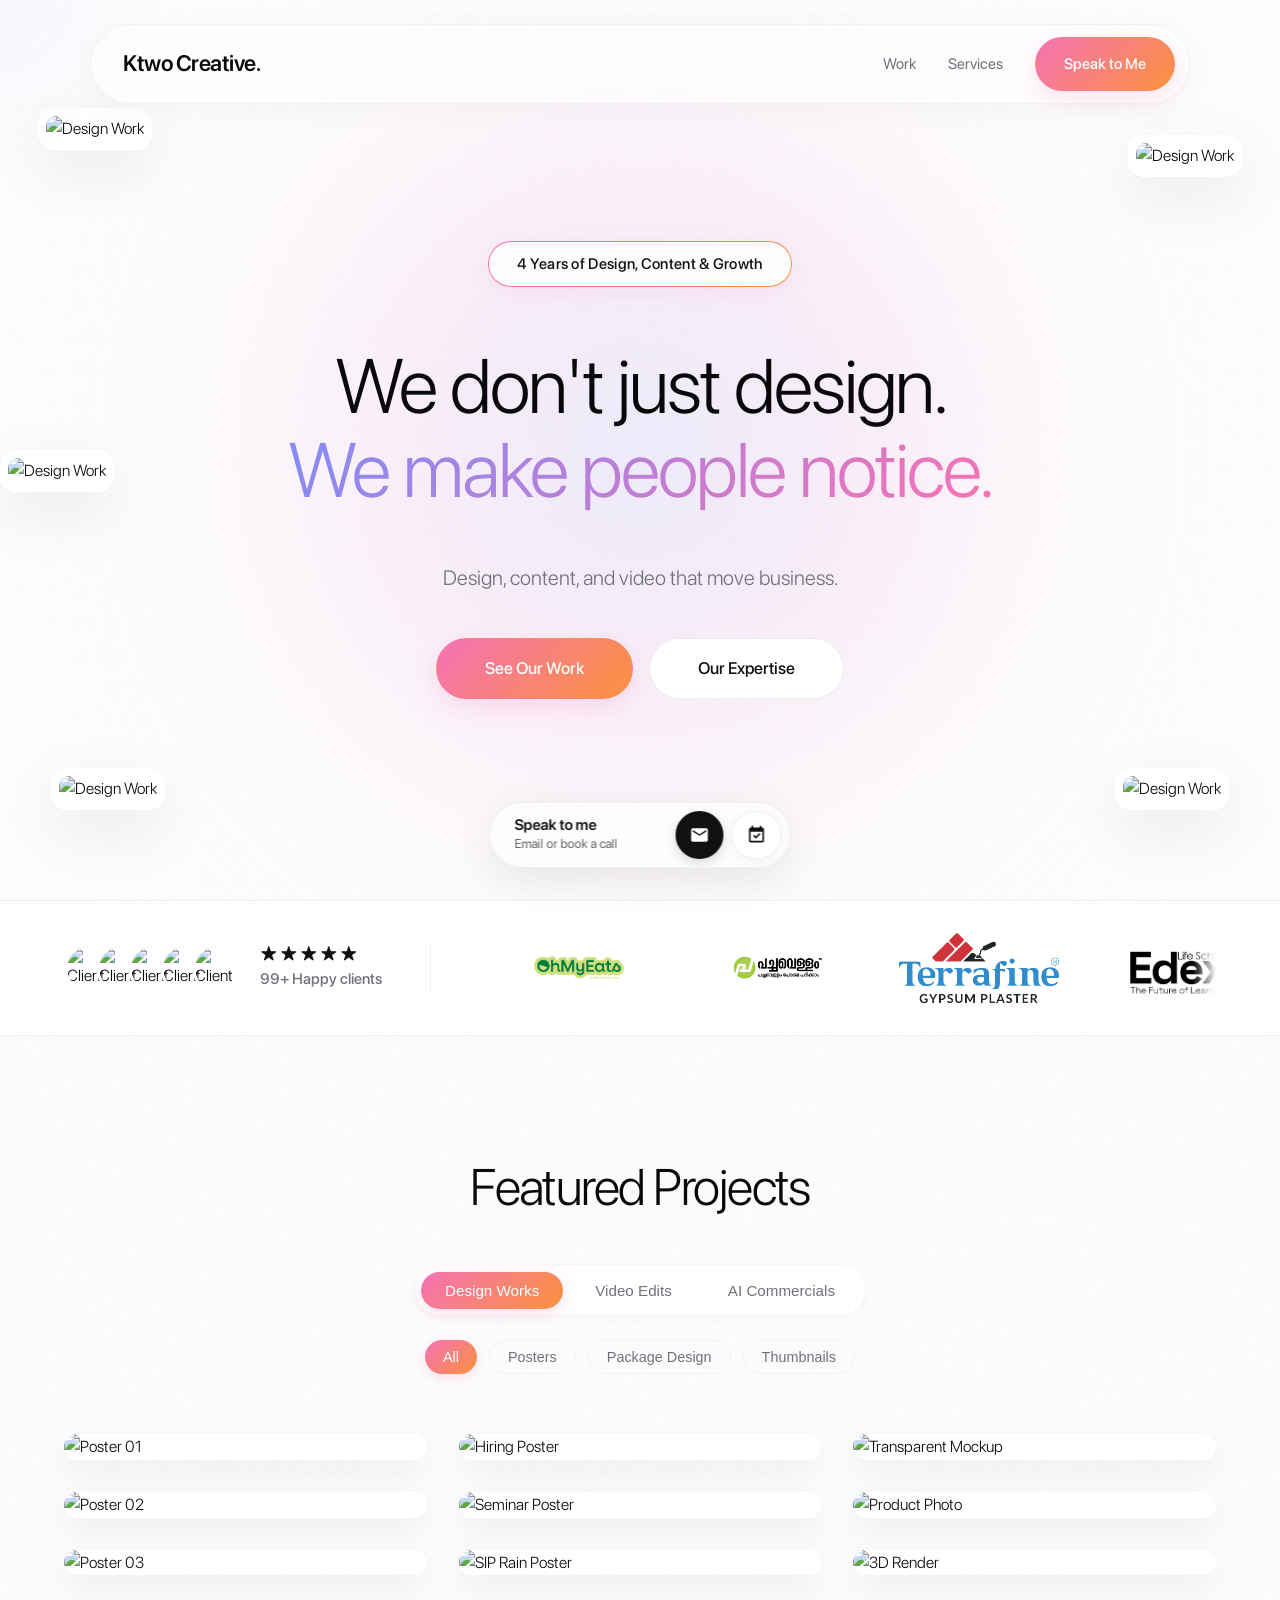
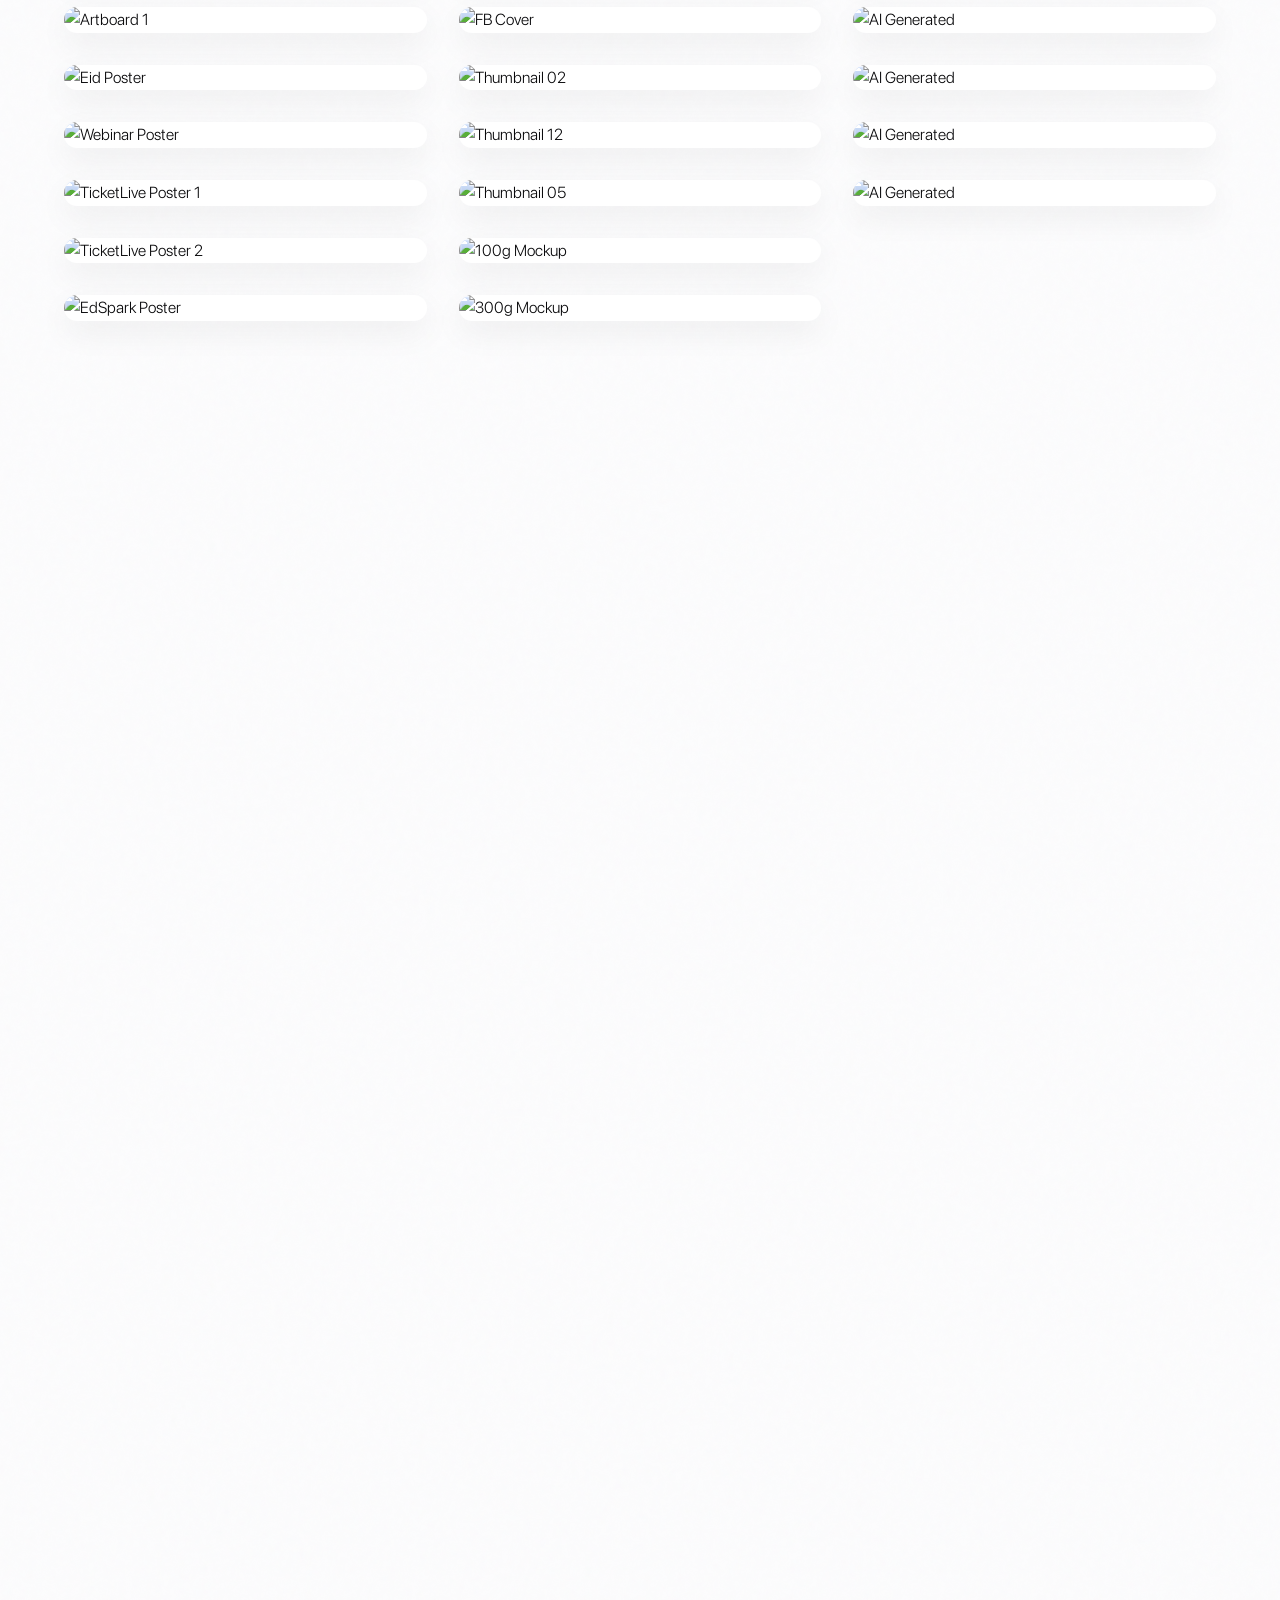
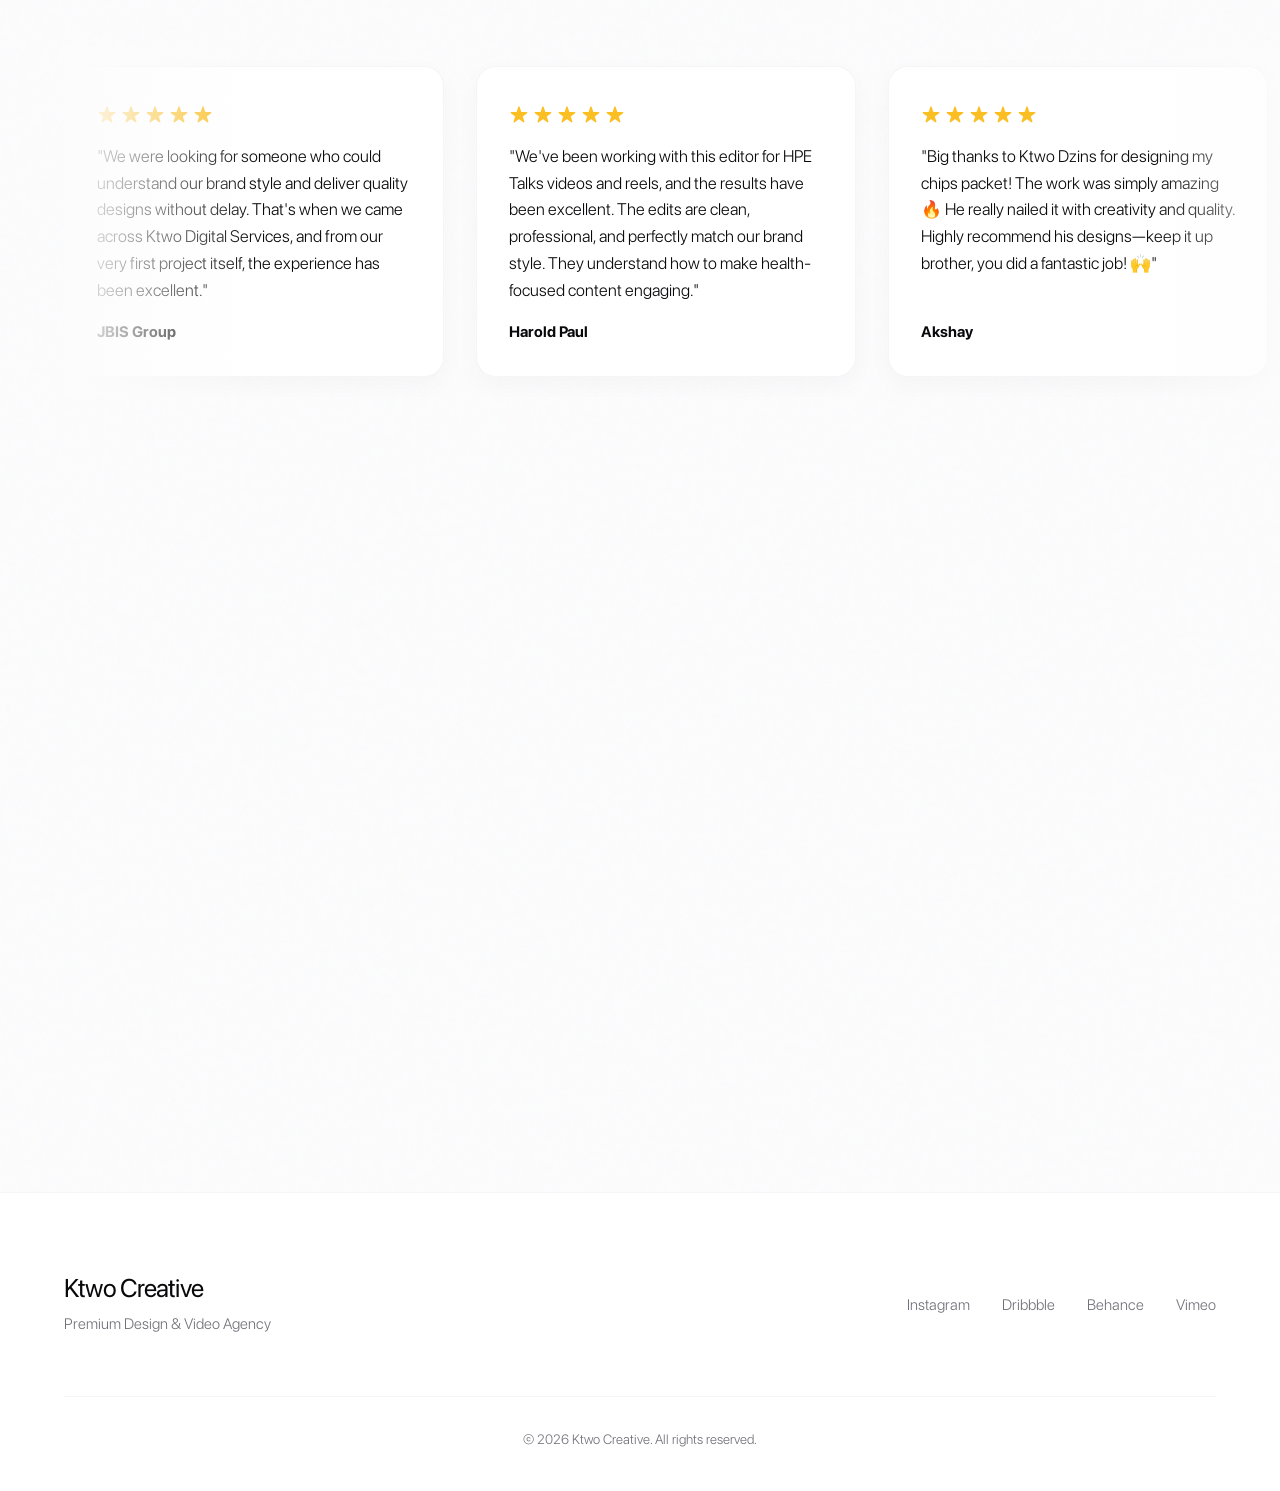
==== commit 7dc2f2d2: "Add dedicated contact.html page with dialer and email links" ====
--- a/index.html
+++ b/index.html
@@ -27,7 +27,7 @@
         <nav>
             <a href="index.html#work">Work</a>
             <a href="index.html#services">Services</a>
-            <a href="index.html#contact" class="btn btn-primary">Speak to Me</a>
+            <a href="contact.html" class="btn btn-primary">Speak to Me</a>
         </nav>
         <button class="mobile-menu-btn">☰</button>
     </header>
@@ -443,7 +443,7 @@
             <div class="cta-content glass-panel hidden-animate">
                 <h2>Ready to create something amazing?</h2>
                 <p>Let's collaborate on your next big project.</p>
-                <button class="btn btn-primary btn-large cta-btn-hover">Speak to Me</button>
+                <a href="contact.html" class="btn btn-primary btn-large cta-btn-hover">Speak to Me</a>
             </div>
         </section>
     </main>
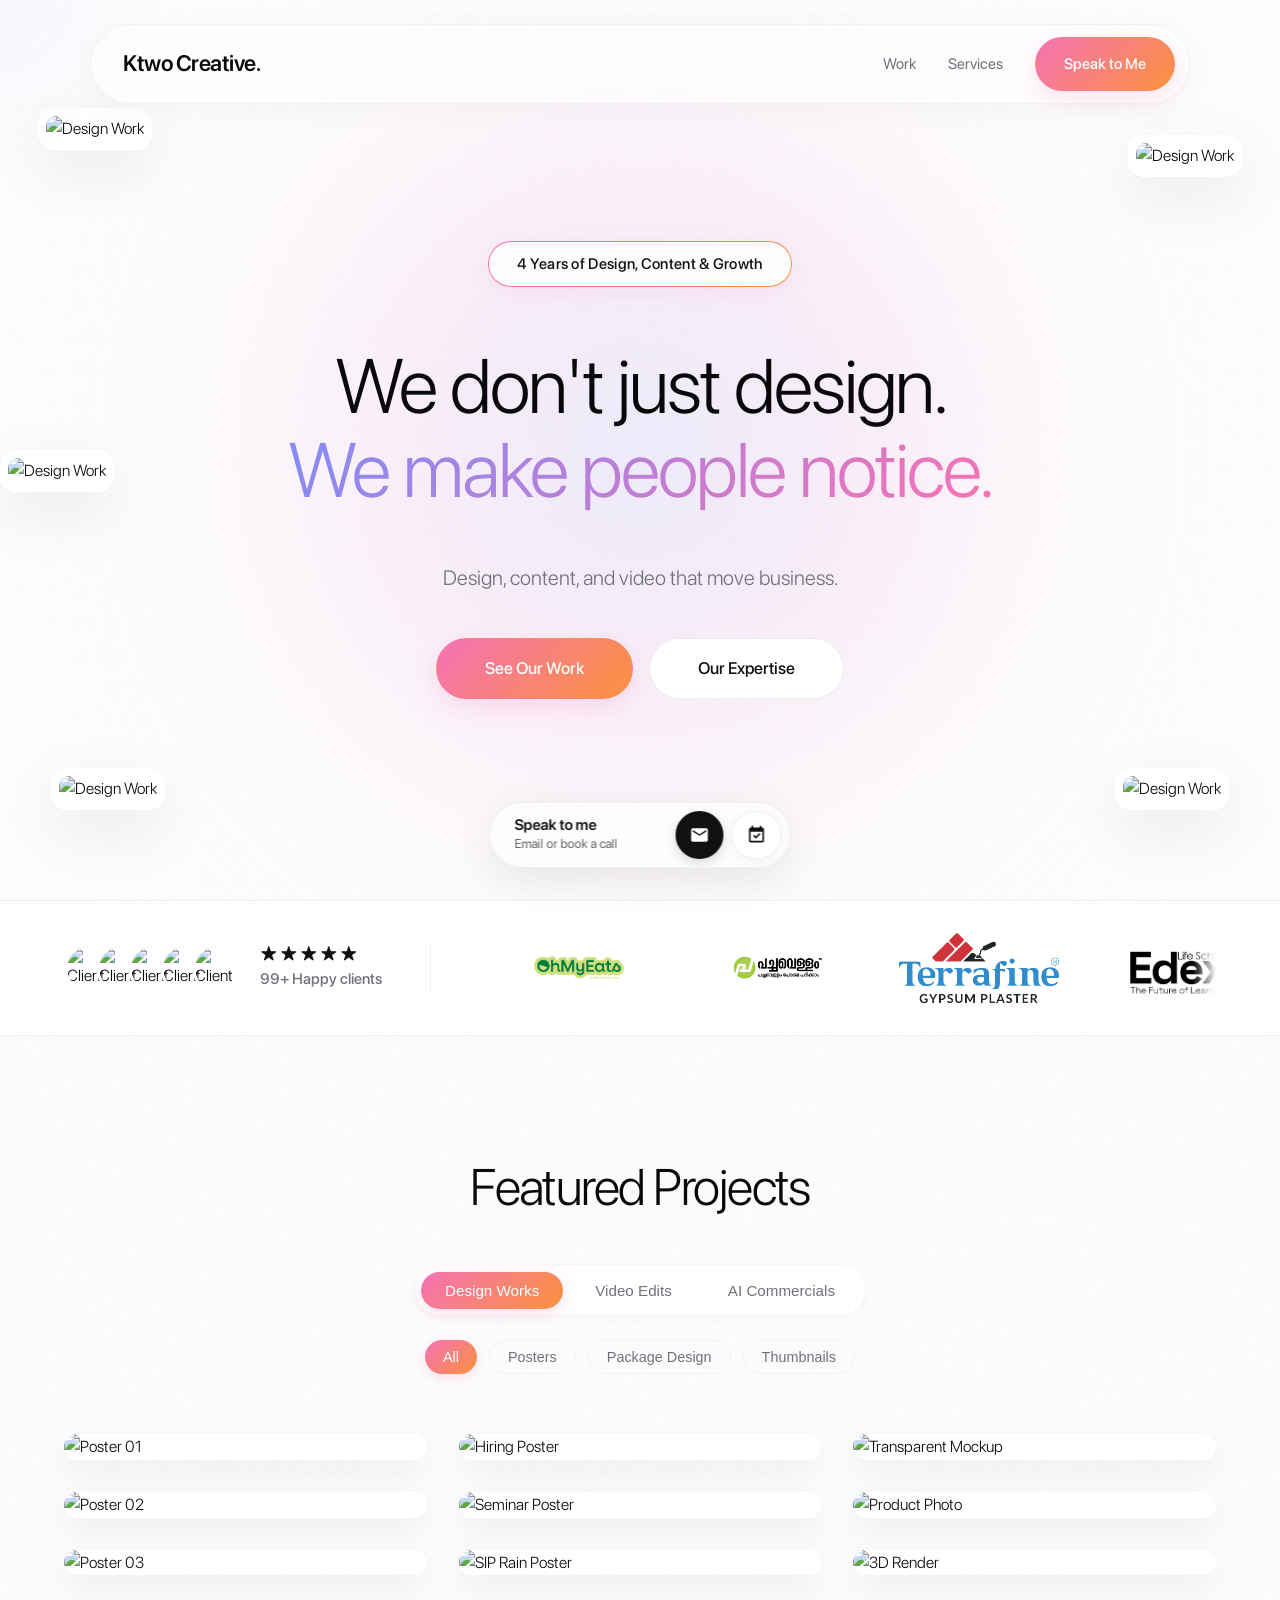
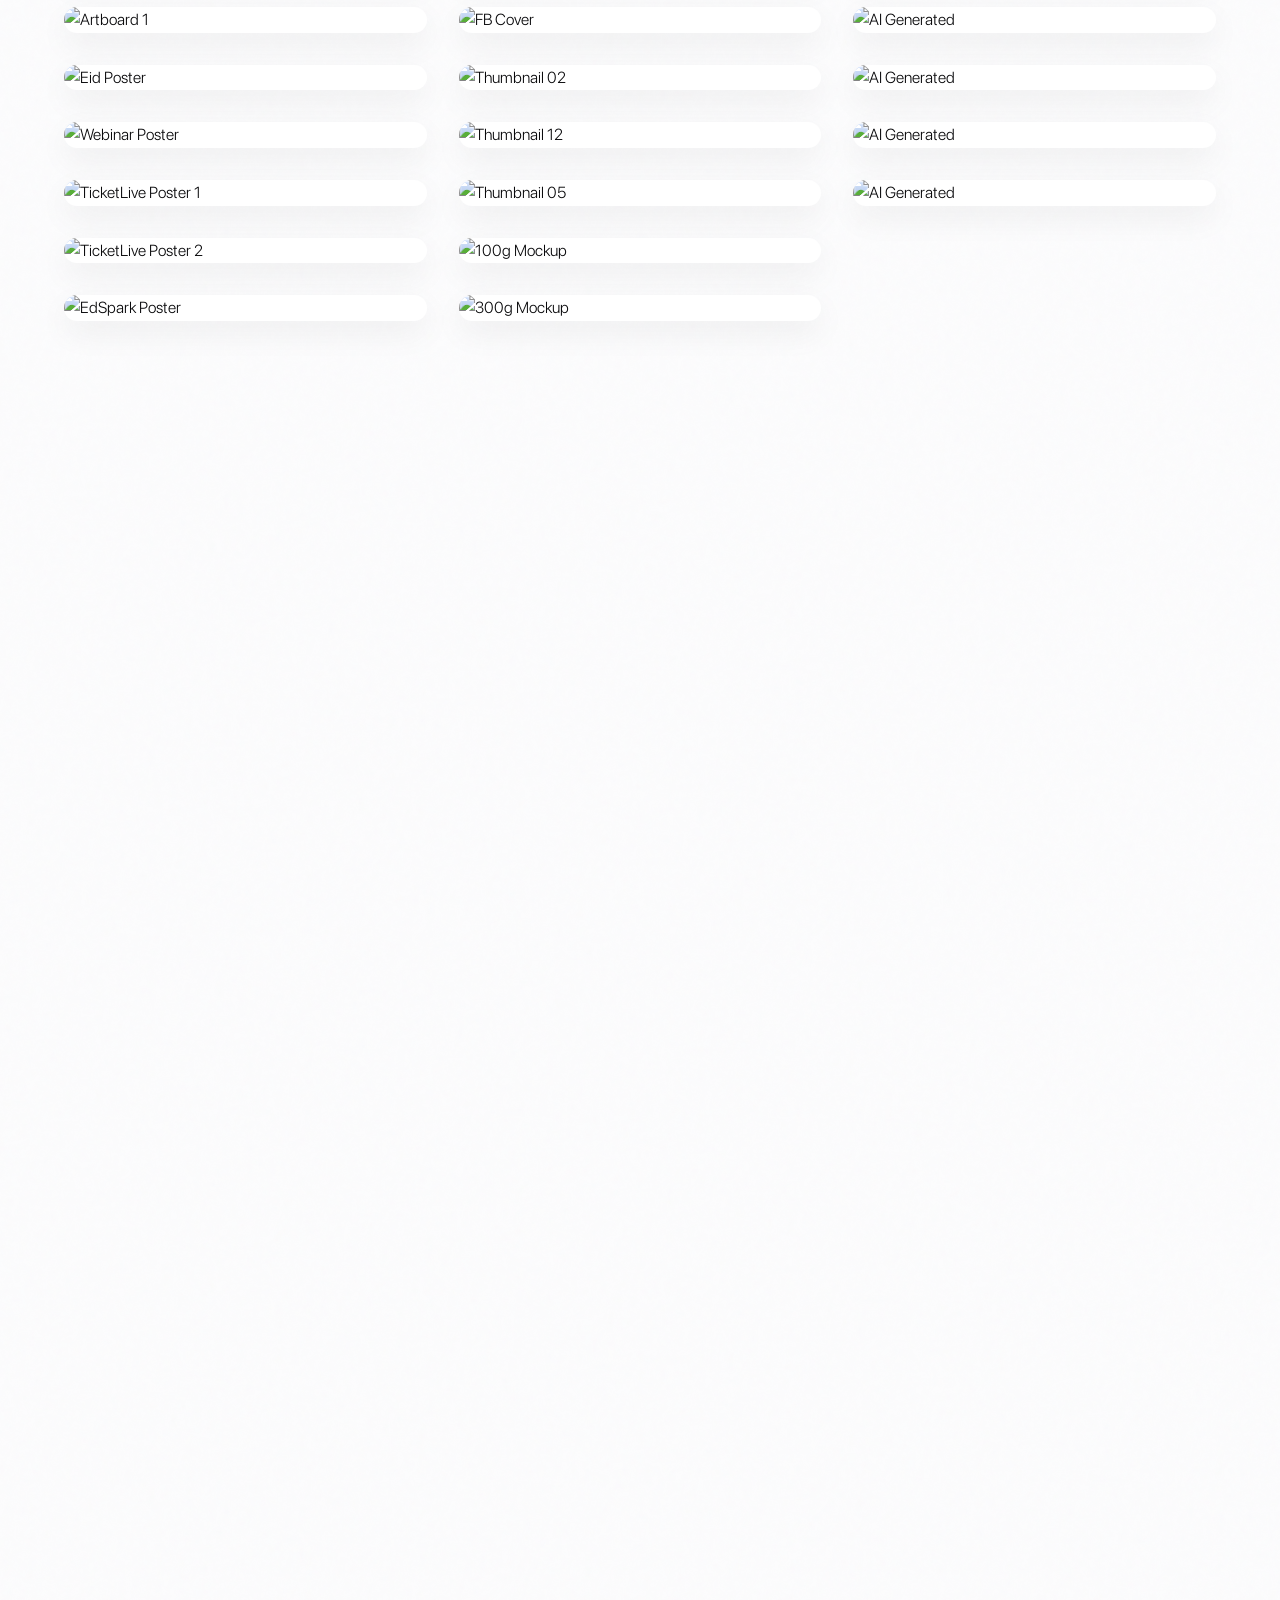
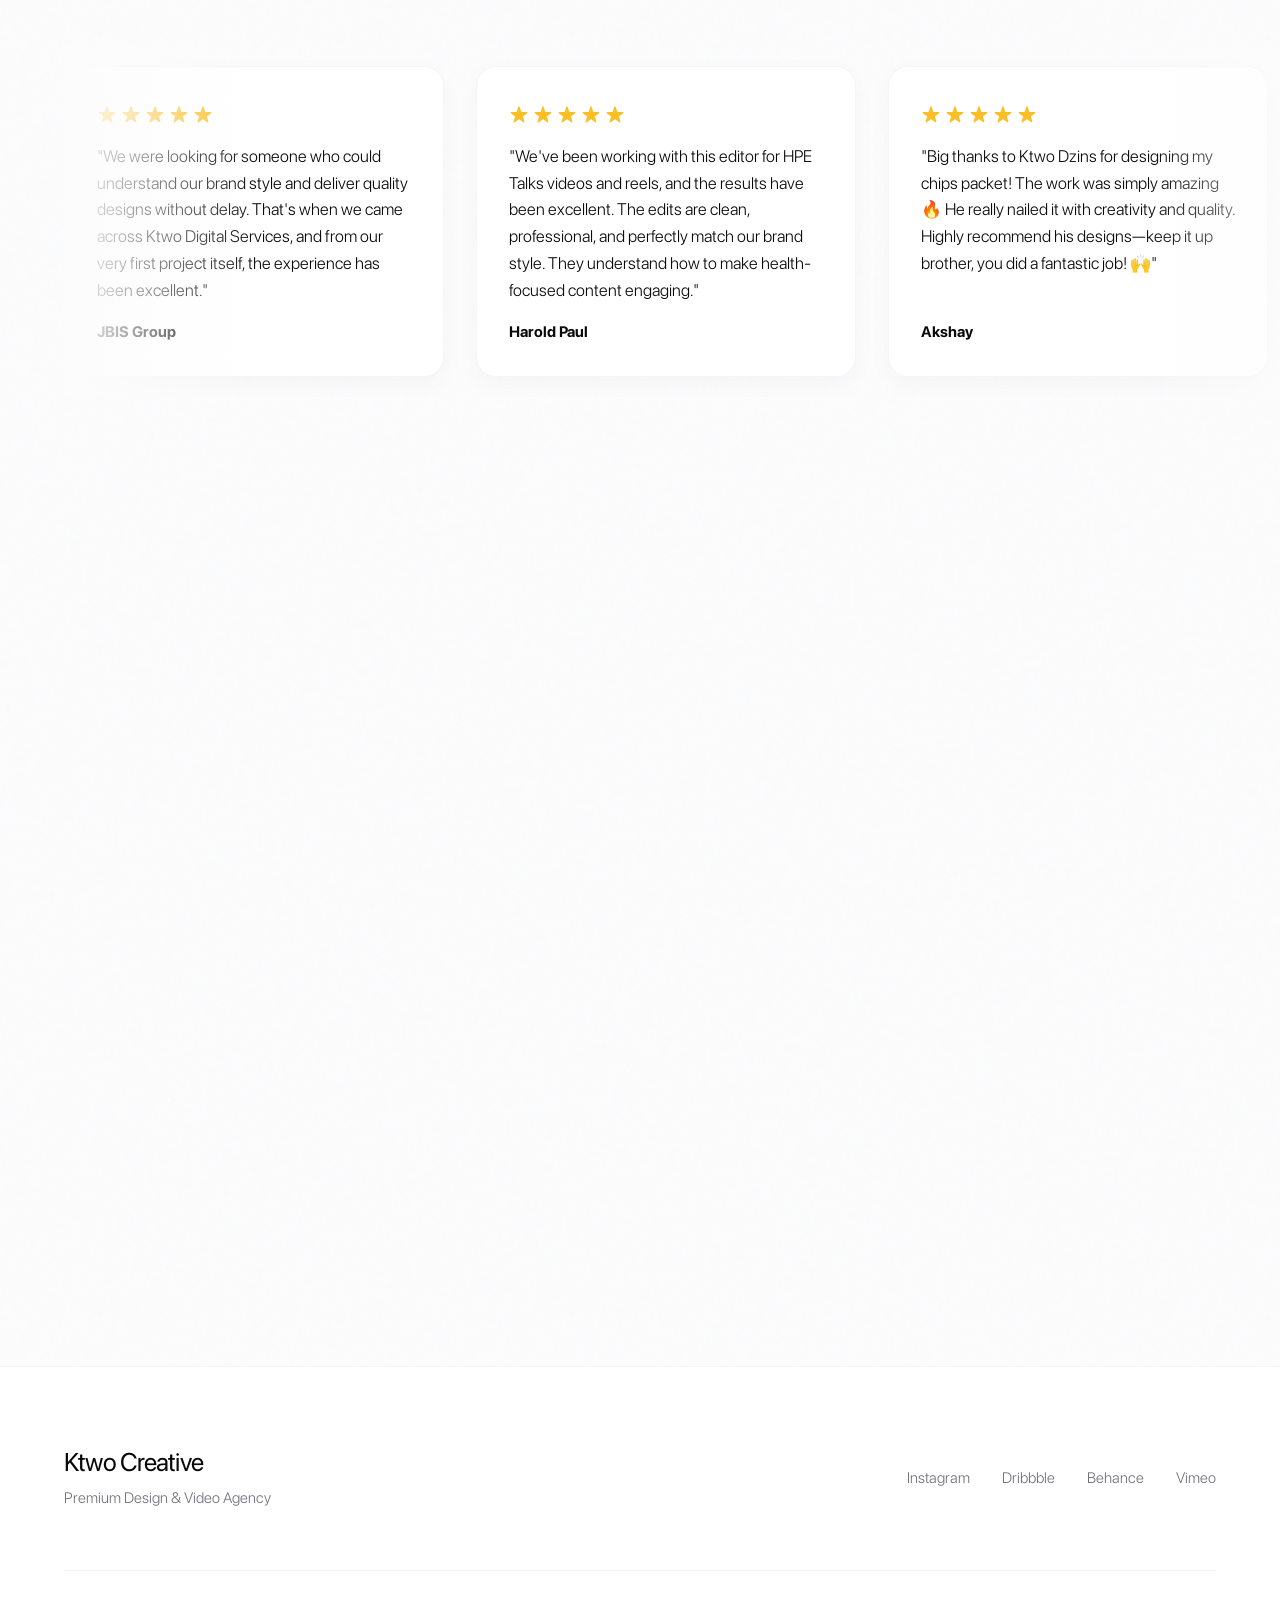
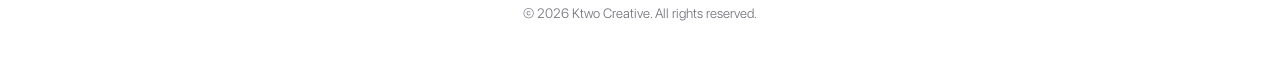
==== commit 6f0a4da9: "Implement local contact section with smooth scroll and dialer links" ====
--- a/index.html
+++ b/index.html
@@ -27,7 +27,7 @@
         <nav>
             <a href="index.html#work">Work</a>
             <a href="index.html#services">Services</a>
-            <a href="contact.html" class="btn btn-primary">Speak to Me</a>
+            <a href="#contact" class="btn btn-primary">Speak to Me</a>
         </nav>
         <button class="mobile-menu-btn">☰</button>
     </header>
@@ -443,7 +443,35 @@
             <div class="cta-content glass-panel hidden-animate">
                 <h2>Ready to create something amazing?</h2>
                 <p>Let's collaborate on your next big project.</p>
-                <a href="contact.html" class="btn btn-primary btn-large cta-btn-hover">Speak to Me</a>
+                
+                <div class="cta-contact-details">
+                    <a href="tel:9656965572" class="cta-contact-card">
+                        <div class="cta-card-icon">
+                            <svg viewBox="0 0 24 24" fill="none" stroke="currentColor" stroke-width="2" stroke-linecap="round" stroke-linejoin="round"><path d="M22 16.92v3a2 2 0 0 1-2.18 2 19.79 19.79 0 0 1-8.63-3.07 19.5 19.5 0 0 1-6-6 19.79 19.79 0 0 1-3.07-8.67A2 2 0 0 1 4.11 2h3a2 2 0 0 1 2 1.72 12.84 12.84 0 0 0 .7 2.81 2 2 0 0 1-.45 2.11L8.09 9.91a16 16 0 0 0 6 6l1.27-1.27a2 2 0 0 1 2.11-.45 12.84 12.84 0 0 0 2.81.7A2 2 0 0 1 22 16.92z"></path></svg>
+                        </div>
+                        <div class="cta-card-info">
+                            <span>Phone Call</span>
+                            <strong>9656965572</strong>
+                        </div>
+                    </a>
+                    
+                    <a href="mailto:connectwithk2d@gmail.com" class="cta-contact-card">
+                        <div class="cta-card-icon">
+                            <svg viewBox="0 0 24 24" fill="none" stroke="currentColor" stroke-width="2" stroke-linecap="round" stroke-linejoin="round"><path d="M4 4h16c1.1 0 2 .9 2 2v12c0 1.1-.9 2-2 2H4c-1.1 0-2-.9-2-2V6c0-1.1.9-2 2-2z"></path><polyline points="22,6 12,13 2,6"></polyline></svg>
+                        </div>
+                        <div class="cta-card-info">
+                            <span>Email Us</span>
+                            <strong>connectwithk2d@gmail.com</strong>
+                        </div>
+                    </a>
+                </div>
+                
+                <div class="cta-cal-booking">
+                    <a href="https://cal.com/k2-designs-1odybz/30min" target="_blank" rel="noopener noreferrer" class="btn btn-primary cta-btn-hover">
+                        <svg viewBox="0 0 24 24" fill="none" stroke="currentColor" stroke-width="2" stroke-linecap="round" stroke-linejoin="round" style="width: 16px; height: 16px; margin-right: 8px; vertical-align: middle; display: inline-block;"><rect x="3" y="4" width="18" height="18" rx="2" ry="2"></rect><line x1="16" y1="2" x2="16" y2="6"></line><line x1="8" y1="2" x2="8" y2="6"></line><line x1="3" y1="10" x2="21" y2="10"></line></svg>
+                        Book a 30-Min Call
+                    </a>
+                </div>
             </div>
         </section>
     </main>
--- a/styles.css
+++ b/styles.css
@@ -1297,6 +1297,87 @@
 .cta-content p { font-size: 1.15rem; color: var(--text-muted); font-weight: 300; }
 .cta-btn-hover { margin-top: 12px; }
 
+/* Contact Details Cards in CTA */
+.cta-contact-details {
+    display: flex;
+    gap: 20px;
+    width: 100%;
+    max-width: 640px;
+    margin: 16px 0;
+    justify-content: center;
+    flex-wrap: wrap;
+}
+
+.cta-contact-card {
+    display: flex;
+    align-items: center;
+    gap: 16px;
+    padding: 18px 24px;
+    border-radius: 20px;
+    background: rgba(255, 255, 255, 0.5);
+    border: 1px solid var(--border-subtle);
+    text-decoration: none;
+    color: inherit;
+    transition: all 0.3s cubic-bezier(0.25, 1, 0.5, 1);
+    flex: 1;
+    min-width: 260px;
+    text-align: left;
+    box-shadow: 0 4px 12px rgba(0, 0, 0, 0.01);
+}
+
+.cta-contact-card:hover {
+    transform: translateY(-4px);
+    background: rgba(255, 255, 255, 0.95);
+    border-color: rgba(0, 0, 0, 0.1);
+    box-shadow: 0 12px 30px rgba(0, 0, 0, 0.05);
+}
+
+.cta-card-icon {
+    display: flex;
+    align-items: center;
+    justify-content: center;
+    width: 46px;
+    height: 46px;
+    border-radius: 12px;
+    background: linear-gradient(135deg, #f472b6 0%, #fb923c 100%);
+    color: #fff;
+    flex-shrink: 0;
+    box-shadow: 0 6px 16px rgba(244, 114, 182, 0.25);
+}
+
+.cta-card-icon svg {
+    width: 20px;
+    height: 20px;
+}
+
+.cta-card-info {
+    display: flex;
+    flex-direction: column;
+    gap: 4px;
+}
+
+.cta-card-info span {
+    font-size: 0.8rem;
+    color: var(--text-muted);
+    font-weight: 500;
+    text-transform: uppercase;
+    letter-spacing: 0.05em;
+}
+
+.cta-card-info strong {
+    font-size: 1.05rem;
+    color: var(--text-main);
+    font-weight: 500;
+    word-break: break-all;
+}
+
+.cta-cal-booking {
+    margin-top: 8px;
+    width: 100%;
+    display: flex;
+    justify-content: center;
+}
+
 /* Footer */
 footer {
     padding: 80px 5% 40px;
@@ -1478,6 +1559,16 @@
     .testimonial-text { font-size: 1.05rem; margin-bottom: 24px; }
     .client-avatar { width: 48px; height: 48px; }
 
+    .cta-contact-details {
+        flex-direction: column;
+        gap: 16px;
+    }
+    
+    .cta-contact-card {
+        width: 100%;
+        min-width: 100%;
+    }
+
     .footer-top { flex-direction: column; align-items: flex-start; }
     .footer-links { flex-wrap: wrap; }
 }
